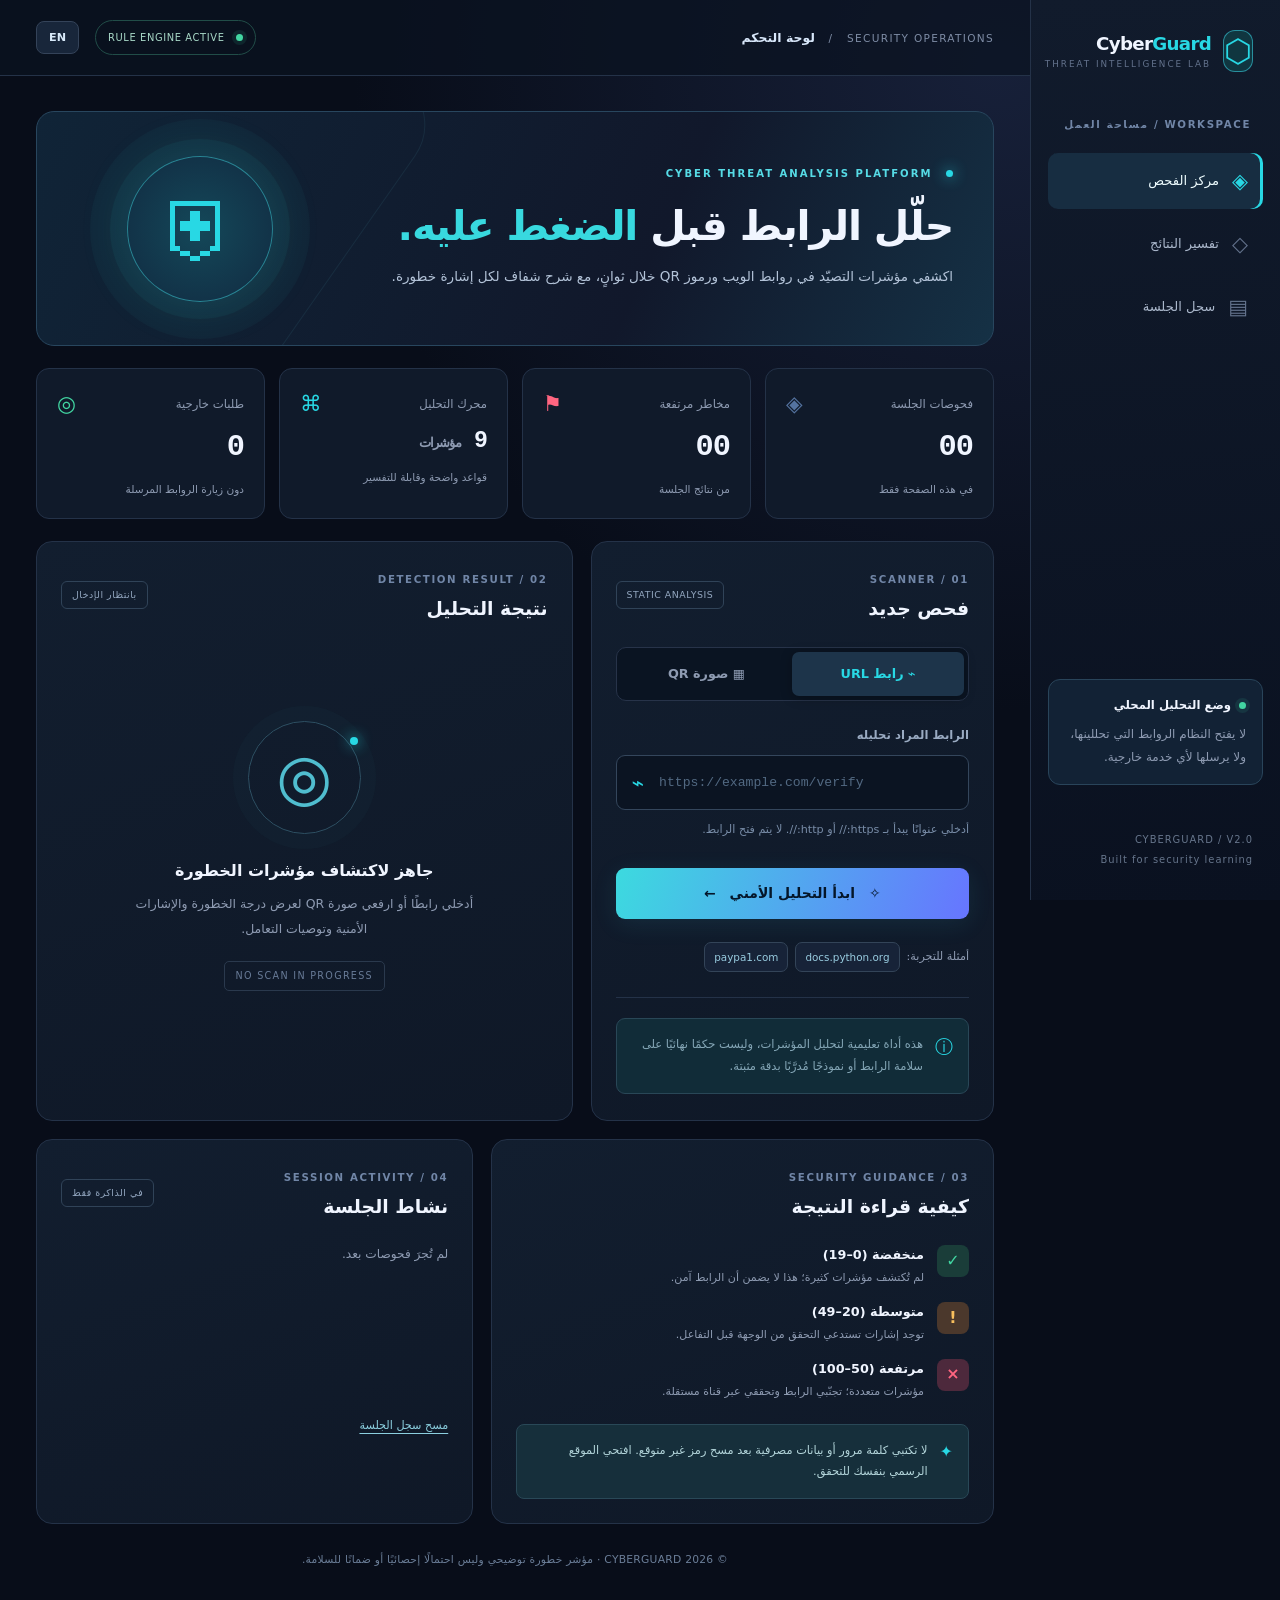
==== templates/index.html @ 89b27154 "feat: publish CyberGuard Pro 2.0.1 application, docs and CI" ====
<!doctype html>
<html lang="ar" dir="rtl">
<head>
  <meta charset="utf-8">
  <meta name="viewport" content="width=device-width, initial-scale=1">
  <meta name="description" content="CyberGuard: explainable, offline security indicators for links and QR codes.">
  <meta name="color-scheme" content="dark">
  <title>CyberGuard | مركز تحليل الروابط و QR</title>
  <link rel="icon" href="/static/favicon.svg" type="image/svg+xml">
  <link rel="stylesheet" href="/static/styles.css">
  <script defer src="/static/app.js"></script>
</head>
<body>
  <div class="app-shell">
    <aside class="sidebar" aria-label="القائمة الجانبية">
      <a class="brand" href="/" aria-label="CyberGuard home">
        <span class="brand-icon" aria-hidden="true">⬡</span>
        <span><strong>Cyber<span>Guard</span></strong><small>THREAT INTELLIGENCE LAB</small></span>
      </a>
      <div class="sidebar-section"><span class="eyebrow">WORKSPACE / مساحة العمل</span>
        <a class="nav-link active" href="#scanner"><span>◈</span> <span data-i18n="navScanner">مركز الفحص</span></a>
        <a class="nav-link" href="#explanation"><span>◇</span> <span data-i18n="navInsights">تفسير النتائج</span></a>
        <a class="nav-link" href="#activity"><span>▤</span> <span data-i18n="navActivity">سجل الجلسة</span></a>
      </div>
      <div class="side-panel">
        <span class="status-dot"></span><strong data-i18n="offline">وضع التحليل المحلي</strong>
        <p data-i18n="privacy">لا يفتح النظام الروابط التي تحللينها، ولا يرسلها لأي خدمة خارجية.</p>
      </div>
      <div class="side-footer"><div>CYBERGUARD / V2.0</div><div>Built for security learning</div></div>
    </aside>

    <div class="content">
      <header class="topbar">
        <div class="breadcrumbs">SECURITY OPERATIONS <span>/</span> <b data-i18n="breadcrumb">لوحة التحكم</b></div>
        <div class="header-right"><span class="live-chip"><span class="status-dot"></span> <span data-i18n="engine">RULE ENGINE ACTIVE</span></span>
          <button id="language" class="lang-button" type="button" aria-label="Switch language">EN</button>
        </div>
      </header>

      <main id="scanner" class="dashboard">
        <div class="hero"><div><div class="kicker"><span class="pulse-dot"></span> CYBER THREAT ANALYSIS PLATFORM</div>
          <h1 data-i18n="heroTitle">حلّل الرابط قبل <em>الضغط عليه.</em></h1>
          <p data-i18n="heroText">اكشفي مؤشرات التصيّد في روابط الويب ورموز QR خلال ثوانٍ، مع شرح شفاف لكل إشارة خطورة.</p>
        </div><div class="hero-decoration" aria-hidden="true"><div class="shield-ring"><span>⛨</span></div></div></div>

        <section class="stat-row" aria-label="Platform summary">
          <div class="stat"><div class="stat-top"><span data-i18n="scans">فحوصات الجلسة</span><i>◈</i></div><strong id="totalScans">00</strong><small data-i18n="sessionOnly">في هذه الصفحة فقط</small></div>
          <div class="stat"><div class="stat-top"><span data-i18n="high">مخاطر مرتفعة</span><i class="danger">⚑</i></div><strong id="highCount">00</strong><small data-i18n="flagged">من نتائج الجلسة</small></div>
          <div class="stat"><div class="stat-top"><span data-i18n="engineType">محرك التحليل</span><i class="cyan">⌘</i></div><strong class="stat-word">9 <span data-i18n="signals">مؤشرات</span></strong><small data-i18n="rules">قواعد واضحة وقابلة للتفسير</small></div>
          <div class="stat"><div class="stat-top"><span data-i18n="external">طلبات خارجية</span><i class="green">◎</i></div><strong>0</strong><small data-i18n="noVisits">دون زيارة الروابط المرسلة</small></div>
        </section>

        <div class="main-grid"><section class="panel scan-panel" aria-labelledby="scanHeading">
          <div class="panel-heading"><div><span class="eyebrow">01 / SCANNER</span><h2 id="scanHeading" data-i18n="scanHeading">فحص جديد</h2></div><span class="outline-chip" data-i18n="staticAnalysis">STATIC ANALYSIS</span></div>
          <div class="tabs" role="tablist" aria-label="Scan type">
            <button class="tab selected" id="urlTab" type="button" role="tab" aria-selected="true" aria-controls="urlPane">⌁ <span data-i18n="urlTab">رابط URL</span></button>
            <button class="tab" id="qrTab" type="button" role="tab" aria-selected="false" aria-controls="qrPane">▦ <span data-i18n="qrTab">صورة QR</span></button>
          </div>
          <form id="scanForm">
            <div id="urlPane" role="tabpanel" aria-labelledby="urlTab"><label for="urlInput" class="field-label" data-i18n="urlLabel">الرابط المراد تحليله</label>
              <div class="input-wrap"><span aria-hidden="true">⌁</span><input id="urlInput" name="url" type="url" inputmode="url" maxlength="2048" autocomplete="off" spellcheck="false" placeholder="https://example.com/verify" aria-describedby="urlHelp" required></div>
              <p id="urlHelp" class="helper" data-i18n="urlHelp">أدخلي عنوانًا يبدأ بـ https:// أو http://. لا يتم فتح الرابط.</p>
            </div>
            <div id="qrPane" role="tabpanel" aria-labelledby="qrTab" hidden><label class="field-label" for="fileInput" data-i18n="uploadLabel">ارفعي صورة رمز QR</label>
              <label id="dropZone" class="dropzone" for="fileInput"><span class="upload-icon" aria-hidden="true">▦</span><strong data-i18n="dropTitle">اختاري صورة أو اسحبيها هنا</strong><small data-i18n="dropHelp">PNG، JPG، WebP — حتى 5 MB</small><span id="fileName" class="filename"></span></label>
              <input class="sr-only" id="fileInput" type="file" name="image" accept="image/png,image/jpeg,image/webp" aria-describedby="fileHelp"><p id="fileHelp" class="helper" data-i18n="qrHelp">يجب أن تحتوي الصورة على رمز QR واحد قابل للقراءة.</p>
            </div>
            <button id="scanButton" class="primary-button" type="submit"><span aria-hidden="true">✧</span> <span data-i18n="scanButton">ابدأ التحليل الأمني</span> <span aria-hidden="true">←</span></button>
          </form>
          <div class="examples"><span data-i18n="tryExample">أمثلة للتجربة:</span><button type="button" class="example" data-url="https://docs.python.org/3/">docs.python.org</button><button type="button" class="example" data-url="http://paypa1.com/verify/password">paypa1.com</button></div>
          <div class="separator"></div>
          <div class="help-card"><span aria-hidden="true">ⓘ</span><p data-i18n="caution">هذه أداة تعليمية لتحليل المؤشرات، وليست حكمًا نهائيًا على سلامة الرابط أو نموذجًا مُدرَّبًا بدقة مثبتة.</p></div>
        </section>

        <section class="panel result-panel" id="results" aria-labelledby="resultsHeading">
          <div class="panel-heading"><div><span class="eyebrow">02 / DETECTION RESULT</span><h2 id="resultsHeading" data-i18n="resultsHeading">نتيجة التحليل</h2></div><span id="resultState" class="outline-chip" data-i18n="awaiting">بانتظار الإدخال</span></div>
          <div id="emptyResult" class="empty-result"><div class="empty-icon" aria-hidden="true">◎<div class="orbit-dot"></div></div><h3 data-i18n="emptyTitle">جاهز لاكتشاف مؤشرات الخطورة</h3><p data-i18n="emptyBody">أدخلي رابطًا أو ارفعي صورة QR لعرض درجة الخطورة والإشارات الأمنية وتوصيات التعامل.</p><div class="empty-badge">NO SCAN IN PROGRESS</div></div>
          <div id="errorBanner" class="error-banner" role="alert" hidden></div>
          <div id="analysisResult" hidden>
            <div class="result-summary"><div class="score-ring" id="scoreRing" role="img" aria-label="Risk score"><div><strong id="riskScore">0</strong><small>/ 100</small></div></div>
              <div class="result-copy"><span class="field-label" data-i18n="levelLabel">مستوى الخطورة</span><strong id="riskLevel" class="risk-level">—</strong><p id="resultSummary"></p></div></div>
            <div class="result-meta"><div><small data-i18n="targetHost">النطاق المستهدف</small><code id="resultHost"></code></div><div><small data-i18n="indicatorsCount">المؤشرات المكتشفة</small><b id="detectedCount">0</b></div></div>
            <div class="subsection-heading"><h3 data-i18n="detectedHeading">مؤشرات التحليل</h3><span>FEATURE BREAKDOWN</span></div>
            <div id="indicators" class="indicator-list"></div>
            <div class="result-actions"><button id="copyReport" class="secondary-button" type="button" data-i18n="copy">نسخ JSON</button><button id="downloadReport" class="secondary-button" type="button" data-i18n="download">تصدير تقرير</button></div>
          </div>
        </section></div>

        <div class="lower-grid"><section class="panel" id="explanation"><div class="panel-heading"><div><span class="eyebrow">03 / SECURITY GUIDANCE</span><h2 data-i18n="interpretation">كيفية قراءة النتيجة</h2></div></div>
          <div class="guidance"><div class="guide"><span class="guide-icon low">✓</span><div><strong data-i18n="lowTitle">منخفضة (0–19)</strong><p data-i18n="lowText">لم تُكتشف مؤشرات كثيرة؛ هذا لا يضمن أن الرابط آمن.</p></div></div><div class="guide"><span class="guide-icon medium">!</span><div><strong data-i18n="mediumTitle">متوسطة (20–49)</strong><p data-i18n="mediumText">توجد إشارات تستدعي التحقق من الوجهة قبل التفاعل.</p></div></div><div class="guide"><span class="guide-icon high">×</span><div><strong data-i18n="highTitle">مرتفعة (50–100)</strong><p data-i18n="highText">مؤشرات متعددة؛ تجنّبي الرابط وتحققي عبر قناة مستقلة.</p></div></div></div>
          <div class="recommendation"><span>✦</span><p data-i18n="recommendation">لا تكتبي كلمة مرور أو بيانات مصرفية بعد مسح رمز غير متوقع. افتحي الموقع الرسمي بنفسك للتحقق.</p></div>
        </section><section class="panel" id="activity"><div class="panel-heading"><div><span class="eyebrow">04 / SESSION ACTIVITY</span><h2 data-i18n="activity">نشاط الجلسة</h2></div><span class="outline-chip" data-i18n="memoryOnly">في الذاكرة فقط</span></div>
          <div id="activityList" class="activity-list"><p class="muted" data-i18n="noActivity">لم تُجرَ فحوصات بعد.</p></div><button id="clearActivity" type="button" class="text-button" data-i18n="clear">مسح سجل الجلسة</button>
        </section></div>
        <footer>© 2026 CYBERGUARD · <span data-i18n="footer">مؤشر خطورة توضيحي وليس احتمالًا إحصائيًا أو ضمانًا للسلامة.</span></footer>
      </main>
    </div>
  </div>
  <div id="announcer" class="sr-only" role="status" aria-live="polite"></div>
</body>
</html>
---- static/styles.css ----
:root{--bg:#080d19;--sidebar:#0d1423;--panel:#101a2a;--line:#243248;--fg:#f0f5ff;--muted:#8e9bb2;--dim:#63728c;--cyan:#28d8e4;--blue:#4d79ff;--green:#42d6a2;--amber:#f8bf5d;--red:#ff6580;--grad:linear-gradient(110deg,#3cdadf,#6775ff);font-family:Inter,ui-sans-serif,system-ui,-apple-system,'Segoe UI',Tahoma,Arial,sans-serif;color-scheme:dark}
*{box-sizing:border-box}html{scroll-behavior:smooth}body{margin:0;background:radial-gradient(circle at 78% 4%,#172039 0,transparent 35%),var(--bg);color:var(--fg);line-height:1.55}button,input{font:inherit}button{cursor:pointer}button:focus-visible,input:focus-visible,a:focus-visible,label.dropzone:focus-within{outline:2px solid var(--cyan);outline-offset:3px}a{text-decoration:none;color:inherit}h1,h2,h3,p{margin-top:0}h2{font-size:1.18rem;margin:3px 0 0}h3{font-size:1rem}small{color:var(--muted)}[hidden]{display:none!important}.sr-only{position:absolute;width:1px;height:1px;padding:0;margin:-1px;overflow:hidden;clip:rect(0,0,0,0);white-space:nowrap;border:0}
.app-shell{min-height:100vh;display:grid;grid-template-columns:250px minmax(0,1fr)}.sidebar{background:linear-gradient(175deg,#111b2c 0,#0a1120 100%);border-left:1px solid var(--line);padding:30px 17px;display:flex;flex-direction:column;gap:45px;position:sticky;top:0;height:100vh}.brand{display:flex;gap:12px;align-items:center;padding:0 10px}.brand-icon{display:grid;place-items:center;width:42px;height:42px;border:1px solid #3bd5e790;border-radius:12px;background:#103640;font-size:32px;color:var(--cyan);font-weight:700;line-height:1}.brand strong{font-size:1.14rem;letter-spacing:-.7px}.brand strong span{color:var(--cyan)}.brand small{font-size:.55rem;letter-spacing:2px;display:block;color:var(--dim);white-space:nowrap}.sidebar-section{display:grid;gap:7px}.eyebrow{font-size:.64rem;color:#7186a7;font-weight:800;letter-spacing:1.6px}.sidebar-section>.eyebrow{padding:0 12px 13px}.nav-link{display:flex;gap:13px;align-items:center;padding:12px 15px;font-size:.82rem;color:#aab7cb;border-radius:10px}.nav-link span:first-child{font-size:1.3rem;color:var(--dim)}.nav-link:hover,.nav-link.active{background:#172d41;color:#effdff}.nav-link.active{box-shadow:inset -3px 0 var(--cyan)}.nav-link.active span:first-child{color:var(--cyan)}.side-panel{border:1px solid #29445a;border-radius:12px;padding:16px;background:#122235;margin-top:auto;font-size:.75rem}.side-panel strong{font-size:.73rem}.side-panel p{color:var(--muted);line-height:1.9;margin:8px 0 0}.side-footer{color:#66758b;font-size:.62rem;letter-spacing:1px;line-height:2;padding:0 10px}.status-dot,.pulse-dot{display:inline-block;width:7px;height:7px;background:var(--green);border-radius:50%;box-shadow:0 0 0 4px #42d6a21a;margin-inline-end:8px}.pulse-dot{background:var(--cyan);box-shadow:0 0 14px #28d8e4}
.content{min-width:0}.topbar{height:76px;border-bottom:1px solid var(--line);display:flex;align-items:center;justify-content:space-between;padding:0 36px;background:#0a1220b8;gap:14px}.breadcrumbs{font-size:.66rem;letter-spacing:1.3px;color:#7e8ca5}.breadcrumbs span{padding:0 9px}.breadcrumbs b{color:#d8e7fa;letter-spacing:0;font-size:.78rem}.header-right{display:flex;gap:16px;align-items:center}.live-chip{font-size:.62rem;letter-spacing:.6px;color:#a8d8c7;border:1px solid #214d48;padding:9px 12px;border-radius:30px;white-space:nowrap}.lang-button{background:#18263a;color:#d8eafa;border:1px solid #344359;border-radius:8px;padding:7px 12px;font-weight:800;font-size:.7rem}.dashboard{max-width:1460px;margin:0 auto;padding:35px 36px 20px}.hero{background:linear-gradient(115deg,#102437,#11182b 64%,#153145);border:1px solid #28465e;border-radius:18px;padding:34px 40px;display:flex;align-items:center;justify-content:space-between;min-height:235px;position:relative;overflow:hidden}.hero:after{content:"";position:absolute;width:420px;height:420px;border:1px solid #70e7fa12;transform:rotate(35deg);border-radius:55px;left:-95px;top:-160px;pointer-events:none}.kicker{font-size:.63rem;color:#56dbe6;letter-spacing:2px;font-weight:800;margin-bottom:17px}.hero h1{font-size:clamp(1.75rem,3.2vw,2.8rem);letter-spacing:-1.2px;margin-bottom:9px;line-height:1.35}.hero h1 em{font-style:normal;color:#38d9df}.hero p{color:#b3c3d8;max-width:600px;margin:0;font-size:.85rem;line-height:2}.shield-ring{height:146px;width:146px;border:1px solid #3fd8e17d;border-radius:50%;display:grid;place-items:center;box-shadow:0 0 0 17px #36d9e00c,0 0 0 37px #36d9e009,0 0 52px #29d8e323;background:radial-gradient(circle,#144859,#112a41)}.shield-ring span{font-size:5rem;line-height:1;color:var(--cyan)}.hero-decoration{margin-inline:55px 50px}.stat-row{display:grid;grid-template-columns:repeat(4,minmax(0,1fr));gap:14px;margin:22px 0}.stat{border:1px solid var(--line);background:var(--panel);border-radius:13px;padding:18px 20px;min-height:137px}.stat-top{display:flex;align-items:center;justify-content:space-between;color:var(--muted);font-size:.73rem}.stat-top i{font-style:normal;color:#5473a0;font-size:1.35rem}.stat-top i.danger{color:var(--red)}.stat-top i.cyan{color:var(--cyan)}.stat-top i.green{color:var(--green)}.stat strong{display:block;font-family:ui-monospace,monospace;font-size:1.9rem;letter-spacing:-1px;margin:4px 0}.stat .stat-word{font-size:1.45rem}.stat-word span{font-family:inherit;font-size:.8rem;color:var(--muted)}.stat small{font-size:.66rem}.main-grid{display:grid;grid-template-columns:minmax(320px,.94fr) minmax(0,1.25fr);gap:18px}.panel{background:linear-gradient(160deg,#121e2f,#0f1827);border:1px solid var(--line);border-radius:16px;padding:24px;min-width:0}.panel-heading{display:flex;align-items:center;justify-content:space-between;gap:10px;margin-bottom:24px}.outline-chip{border:1px solid #304358;padding:6px 10px;border-radius:6px;font-size:.59rem;letter-spacing:.5px;color:#93a7c0;white-space:nowrap}.tabs{background:#0a1422;border:1px solid #273349;border-radius:10px;display:grid;grid-template-columns:1fr 1fr;padding:4px;margin-bottom:25px}.tab{border:0;color:var(--muted);background:transparent;padding:12px;border-radius:7px;font-size:.8rem;font-weight:700}.tab.selected{background:#1d344a;color:var(--cyan);box-shadow:0 2px 12px #0004}.field-label{display:block;color:#9aabc2;font-size:.73rem;font-weight:700;margin-bottom:11px}.input-wrap{border:1px solid #34465c;background:#0b1422;border-radius:9px;display:flex;align-items:center;gap:13px;padding:0 15px;direction:ltr}.input-wrap>span{color:var(--cyan);font-size:1.3rem}.input-wrap input{background:transparent;border:0;outline:0;color:#e3f5fa;width:100%;height:53px;font-size:.82rem;font-family:ui-monospace,monospace}.input-wrap:focus-within{border-color:#42d9eb}.input-wrap input::placeholder{color:#526982}.helper{color:#788ca7;font-size:.7rem;margin:10px 0 27px;line-height:1.8}.primary-button{background:var(--grad);border:0;color:#041629;width:100%;border-radius:9px;padding:15px;display:flex;align-items:center;justify-content:center;gap:14px;font-size:.87rem;font-weight:900;box-shadow:0 5px 25px #38c8de1b}.primary-button:hover{filter:brightness(1.12);transform:translateY(-1px)}.primary-button:disabled{opacity:.55;cursor:wait;transform:none}.examples{display:flex;align-items:center;flex-wrap:wrap;gap:7px;margin-top:23px;color:var(--muted);font-size:.7rem}.example{border:1px solid #334458;background:#172338;color:#98cce0;padding:6px 9px;font-size:.65rem;border-radius:7px;direction:ltr}.example:hover{border-color:var(--cyan)}.separator{height:1px;background:var(--line);margin:25px 0 20px}.help-card{display:flex;gap:12px;color:#85a7b7;background:#112c38;border:1px solid #294757;padding:15px;border-radius:9px}.help-card span{color:var(--cyan);font-size:1.1rem}.help-card p{margin:0;font-size:.72rem;line-height:1.9}.dropzone{min-height:168px;border:1px dashed #3a748d;background:#0f2635;border-radius:11px;display:flex;align-items:center;justify-content:center;gap:6px;flex-direction:column;color:#d0e2eb;padding:22px;cursor:pointer;text-align:center}.dropzone.dragover{border-color:var(--cyan);background:#173749}.dropzone .upload-icon{font-size:2.4rem;color:var(--cyan)}.dropzone strong{font-size:.83rem}.dropzone small{font-size:.68rem}.filename{color:var(--cyan);font-size:.68rem;max-width:100%;overflow-wrap:anywhere}.result-panel{min-height:580px}.empty-result{display:flex;flex-direction:column;align-items:center;justify-content:center;text-align:center;min-height:418px}.empty-icon{display:grid;place-items:center;border:1px solid #2e5063;border-radius:50%;width:113px;height:113px;margin:0 0 25px;box-shadow:0 0 0 15px #2c82930b;color:#50bdcf;font-size:4rem;position:relative}.orbit-dot{position:absolute;top:15px;right:2px;background:var(--cyan);height:8px;width:8px;border-radius:50%;box-shadow:0 0 14px var(--cyan)}.empty-result h3{font-size:1rem;margin-bottom:8px}.empty-result p{font-size:.78rem;color:var(--muted);max-width:360px;line-height:2}.empty-badge{font-size:.6rem;letter-spacing:1.3px;color:#687b97;border:1px solid #2a394d;border-radius:5px;padding:7px 11px;margin-top:6px}.error-banner{padding:14px 16px;background:#371c2a;border:1px solid #98445c;border-radius:10px;color:#ffd3de;font-size:.82rem;line-height:1.8}.result-summary{display:flex;gap:30px;align-items:center;padding:12px 0 23px}.score-ring{width:148px;height:148px;flex:none;border-radius:50%;background:conic-gradient(var(--score-color,var(--cyan)) var(--progress,0%),#243149 var(--progress,0%));display:grid;place-items:center;direction:ltr}.score-ring>div{width:126px;height:126px;background:#101b2b;display:grid;place-items:center;align-content:center;border-radius:50%}.score-ring strong{font:800 2.7rem ui-monospace,monospace;line-height:1.15}.score-ring small{font-size:.77rem}.result-copy{flex:1}.risk-level{display:block;font-size:1.75rem;margin:4px 0;color:var(--cyan)}.result-copy p{color:#a8bbcd;font-size:.77rem;line-height:1.9;margin:0}.result-meta{display:grid;grid-template-columns:1fr auto;gap:12px;border:1px solid #2b3d50;border-radius:9px;padding:12px 15px;margin:0 0 25px}.result-meta>div{min-width:0}.result-meta small{display:block;font-size:.62rem}.result-meta code{display:block;overflow-wrap:anywhere;direction:ltr;text-align:end;color:#c0f0ed;font-size:.78rem;margin-top:4px}.result-meta b{display:block;text-align:center;font-family:monospace;font-size:1.15rem}.subsection-heading{display:flex;justify-content:space-between;align-items:center;gap:8px}.subsection-heading h3{margin:0;font-size:.84rem}.subsection-heading span{color:#7488a7;font-size:.57rem;letter-spacing:.7px}.indicator-list{display:grid;gap:9px;margin-top:15px;max-height:360px;overflow-y:auto}.indicator{display:flex;gap:12px;align-items:center;border:1px solid #2b3a4e;padding:10px 12px;border-radius:9px;background:#101e2e}.indicator.active{border-color:#86634870;background:#272435}.indicator-mark{width:30px;height:30px;border-radius:7px;flex:none;background:#24344a;color:#8194ae;display:grid;place-items:center;font-weight:700}.indicator.active .indicator-mark{background:#634435;color:var(--amber)}.indicator-copy{flex:1;min-width:0}.indicator-copy strong{display:block;font-size:.72rem}.indicator-copy small{display:block;font-size:.61rem;margin-top:2px;line-height:1.6}.indicator-points{font:700 .76rem monospace;color:#8393aa;white-space:nowrap}.indicator.active .indicator-points{color:var(--amber)}.result-actions{display:flex;gap:10px;margin-top:18px}.secondary-button{flex:1;background:#192c41;border:1px solid #375066;color:#d1edfa;border-radius:8px;padding:11px;font-size:.75rem;font-weight:700}.secondary-button:hover{border-color:var(--cyan)}.lower-grid{display:grid;grid-template-columns:1.15fr 1fr;gap:18px;margin-top:18px}.guidance{display:grid;gap:14px}.guide{display:flex;gap:13px;align-items:flex-start}.guide-icon{width:32px;height:32px;display:grid;place-items:center;flex:none;border-radius:8px;font-weight:900}.guide-icon.low{color:var(--green);background:#1a3d39}.guide-icon.medium{color:var(--amber);background:#4b382c}.guide-icon.high{color:var(--red);background:#4d293c}.guide strong{display:block;font-size:.8rem}.guide p{font-size:.69rem;color:var(--muted);line-height:1.8;margin:3px 0 0}.recommendation{margin-top:22px;padding:15px;background:#162f3b;border:1px solid #294857;border-radius:8px;display:flex;gap:12px}.recommendation span{color:var(--cyan)}.recommendation p{font-size:.71rem;line-height:1.9;color:#b4d6db;margin:0}.activity-list{min-height:160px;max-height:280px;overflow-y:auto}.muted{color:var(--muted);font-size:.76rem}.activity-item{display:flex;align-items:center;gap:12px;padding:12px 0;border-bottom:1px solid #263449}.activity-item .activity-circle{height:9px;width:9px;border-radius:50%;background:var(--green);flex:none}.activity-item .activity-circle.ELEVATED{background:var(--amber)}.activity-item .activity-circle.HIGH{background:var(--red)}.activity-host{flex:1;min-width:0;font-size:.73rem;direction:ltr;text-align:right;overflow:hidden;text-overflow:ellipsis;white-space:nowrap}.activity-item small{font-size:.66rem;white-space:nowrap}.text-button{border:0;background:none;color:#8bcfdf;text-decoration:underline;text-underline-offset:4px;padding:12px 0 0;font-size:.7rem}footer{padding:28px 0;text-align:center;color:#6b7e98;font-size:.67rem;letter-spacing:.25px}
@media(max-width:1150px){.app-shell{grid-template-columns:200px minmax(0,1fr)}.dashboard{padding:25px 22px}.topbar{padding:0 22px}.main-grid{grid-template-columns:1fr 1.1fr}.panel{padding:20px}.hero-decoration{margin-inline:18px 25px}.shield-ring{width:110px;height:110px}.shield-ring span{font-size:3.5rem}}@media(max-width:850px){.app-shell{display:block}.sidebar{position:relative;height:auto;border-left:0;border-bottom:1px solid var(--line);padding:14px 20px;display:block}.brand{display:inline-flex;padding:0}.sidebar-section,.side-panel,.side-footer{display:none}.topbar{height:56px}.dashboard{padding:20px 14px}.hero{padding:25px}.hero-decoration{display:none}.stat-row{grid-template-columns:repeat(2,1fr)}.main-grid,.lower-grid{grid-template-columns:1fr}.result-panel{min-height:440px}.empty-result{min-height:260px}}@media(max-width:500px){.hero h1{font-size:1.6rem}.stat{padding:13px}.stat strong{font-size:1.5rem}.panel{padding:17px}.breadcrumbs{font-size:.54rem}.live-chip{display:none}.result-summary{gap:15px}.score-ring{width:112px;height:112px}.score-ring>div{height:94px;width:94px}.score-ring strong{font-size:1.8rem}.risk-level{font-size:1.25rem}.result-meta{grid-template-columns:1fr auto}}@media(prefers-reduced-motion:reduce){html{scroll-behavior:auto}*{transition:none!important;animation:none!important}}
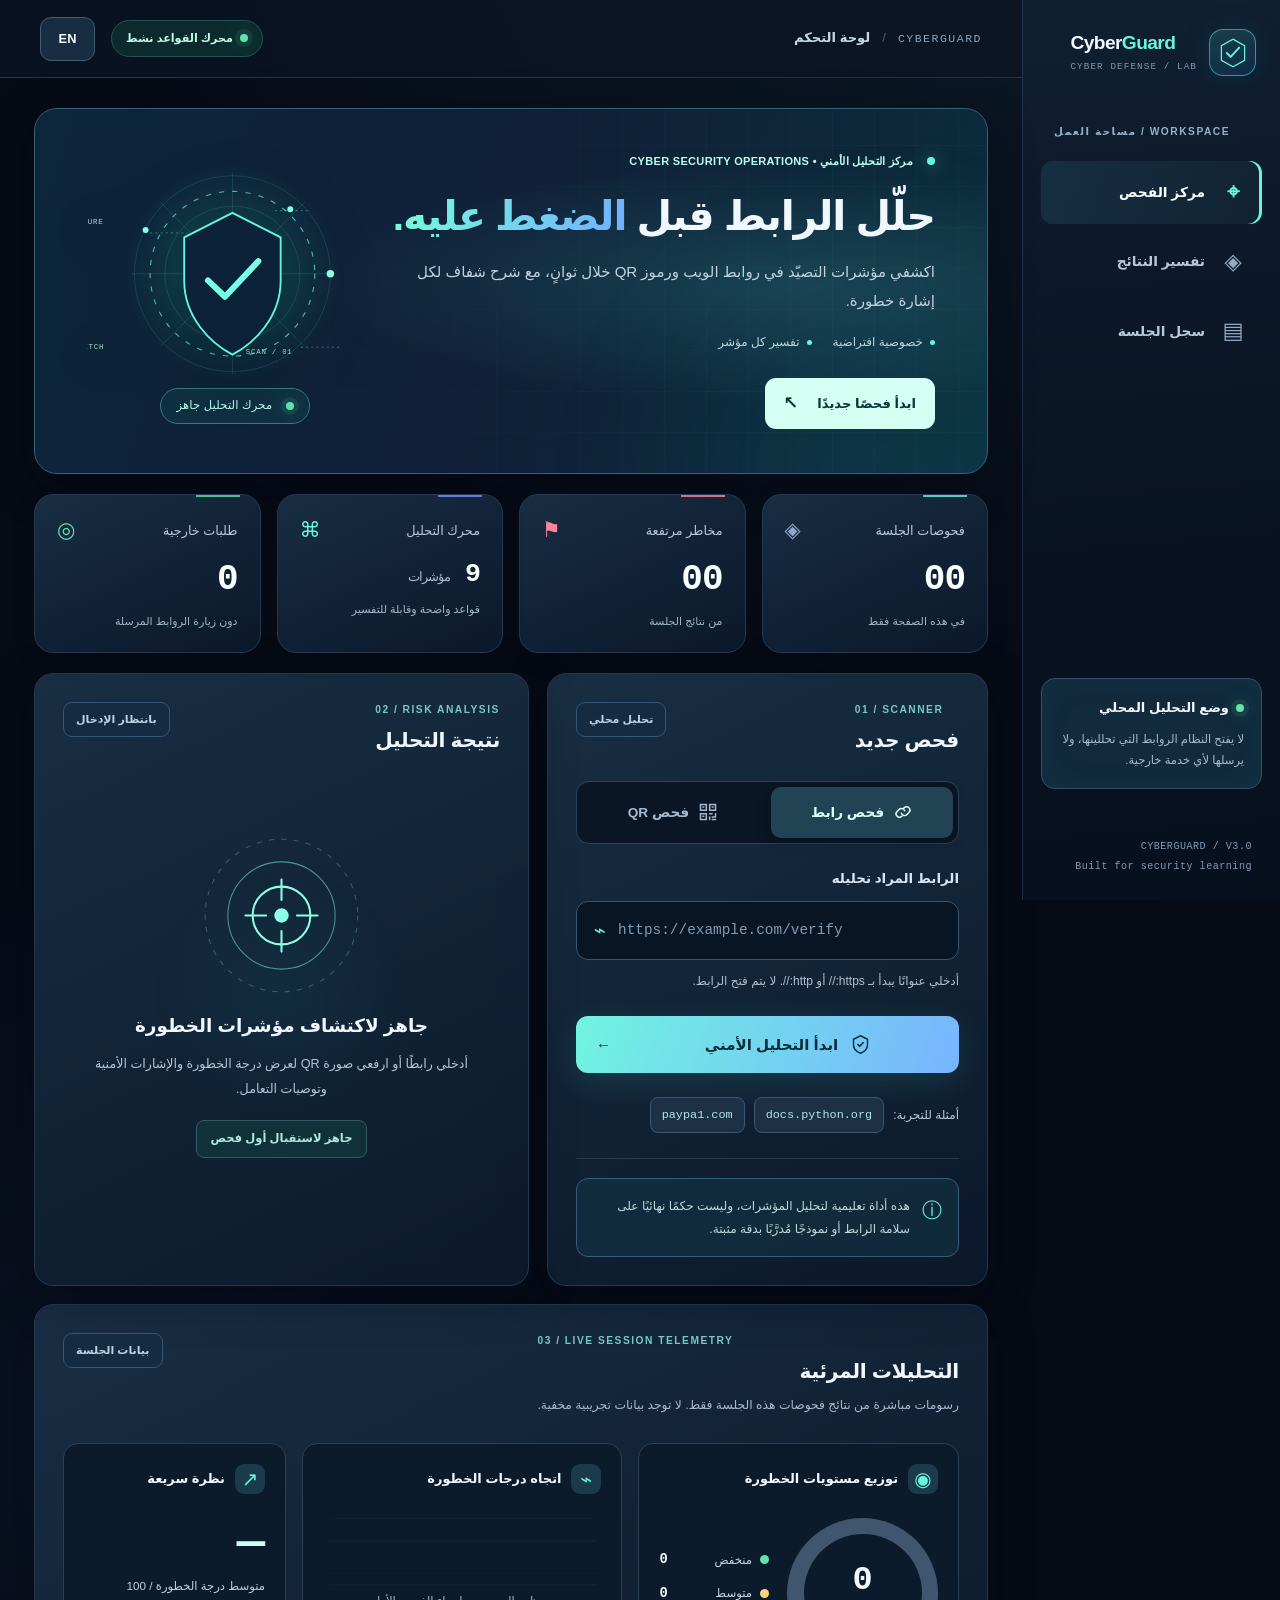
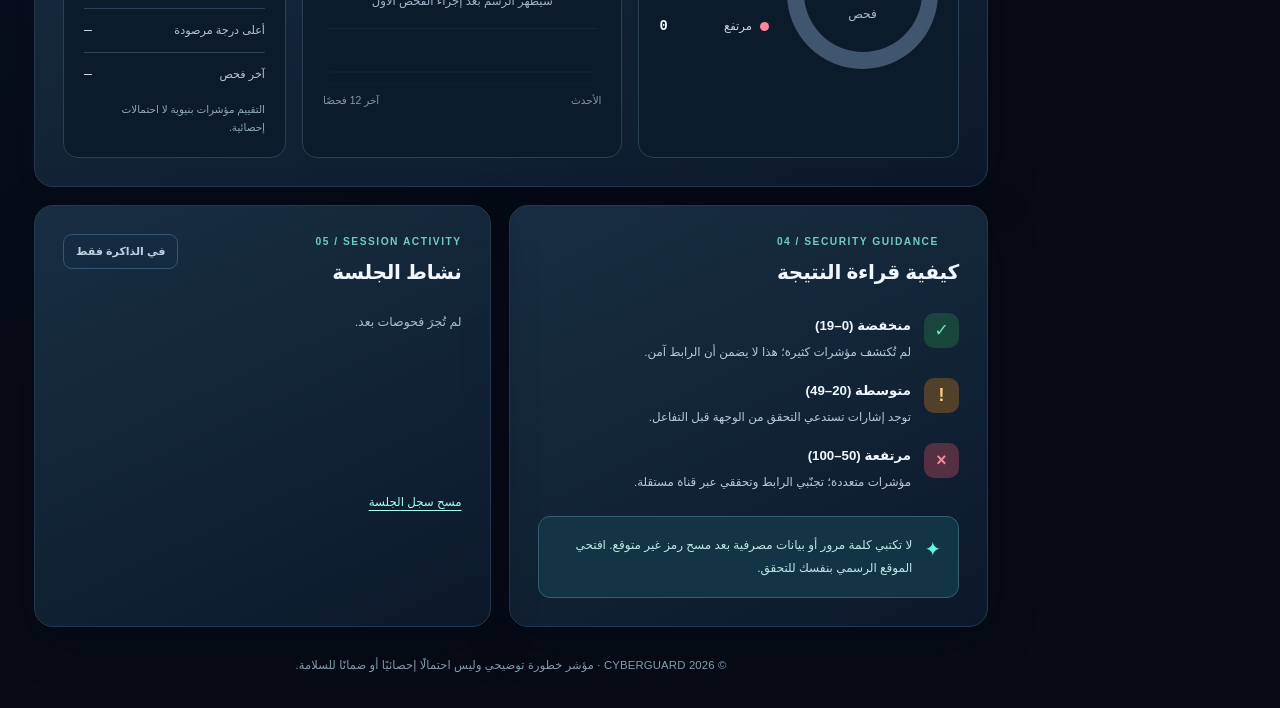
==== commit 16c574fe: "feat(ui): Arabic-first Cyber Neon dashboard with live risk analytics and UIUX Pro guidelines" ====
--- a/templates/index.html
+++ b/templates/index.html
@@ -14,34 +14,52 @@
   <div class="app-shell">
     <aside class="sidebar" aria-label="القائمة الجانبية">
       <a class="brand" href="/" aria-label="CyberGuard home">
-        <span class="brand-icon" aria-hidden="true">⬡</span>
-        <span><strong>Cyber<span>Guard</span></strong><small>THREAT INTELLIGENCE LAB</small></span>
+        <span class="brand-icon" aria-hidden="true"><svg viewBox="0 0 44 44" fill="none"><path d="M22 4 37 12.5v19L22 40 7 31.5v-19L22 4Z" stroke="currentColor" stroke-width="1.6"/><path d="m14 22 5 5 11-12" stroke="currentColor" stroke-width="2.5" stroke-linecap="round" stroke-linejoin="round"/></svg></span>
+        <span><strong>Cyber<span>Guard</span></strong><small>CYBER DEFENSE / LAB</small></span>
       </a>
-      <div class="sidebar-section"><span class="eyebrow">WORKSPACE / مساحة العمل</span>
-        <a class="nav-link active" href="#scanner"><span>◈</span> <span data-i18n="navScanner">مركز الفحص</span></a>
-        <a class="nav-link" href="#explanation"><span>◇</span> <span data-i18n="navInsights">تفسير النتائج</span></a>
-        <a class="nav-link" href="#activity"><span>▤</span> <span data-i18n="navActivity">سجل الجلسة</span></a>
+      <div class="sidebar-section"><span class="eyebrow">مساحة العمل / WORKSPACE</span>
+        <a class="nav-link active" href="#scanner"><span class="nav-symbol" aria-hidden="true">⌖</span> <span data-i18n="navScanner">مركز الفحص</span></a>
+        <a class="nav-link" href="#explanation"><span class="nav-symbol" aria-hidden="true">◈</span> <span data-i18n="navInsights">تفسير النتائج</span></a>
+        <a class="nav-link" href="#activity"><span class="nav-symbol" aria-hidden="true">▤</span> <span data-i18n="navActivity">سجل الجلسة</span></a>
       </div>
       <div class="side-panel">
         <span class="status-dot"></span><strong data-i18n="offline">وضع التحليل المحلي</strong>
         <p data-i18n="privacy">لا يفتح النظام الروابط التي تحللينها، ولا يرسلها لأي خدمة خارجية.</p>
       </div>
-      <div class="side-footer"><div>CYBERGUARD / V2.0</div><div>Built for security learning</div></div>
+      <div class="side-footer"><div>CYBERGUARD / V3.0</div><div>Built for security learning</div></div>
     </aside>
 
     <div class="content">
       <header class="topbar">
-        <div class="breadcrumbs">SECURITY OPERATIONS <span>/</span> <b data-i18n="breadcrumb">لوحة التحكم</b></div>
+        <div class="breadcrumbs"><span class="breadcrumbs-root">CYBERGUARD</span><span class="breadcrumbs-sep">/</span><b data-i18n="breadcrumb">لوحة التحكم</b></div>
         <div class="header-right"><span class="live-chip"><span class="status-dot"></span> <span data-i18n="engine">RULE ENGINE ACTIVE</span></span>
           <button id="language" class="lang-button" type="button" aria-label="Switch language">EN</button>
         </div>
       </header>
 
       <main id="scanner" class="dashboard">
-        <div class="hero"><div><div class="kicker"><span class="pulse-dot"></span> CYBER THREAT ANALYSIS PLATFORM</div>
-          <h1 data-i18n="heroTitle">حلّل الرابط قبل <em>الضغط عليه.</em></h1>
-          <p data-i18n="heroText">اكشفي مؤشرات التصيّد في روابط الويب ورموز QR خلال ثوانٍ، مع شرح شفاف لكل إشارة خطورة.</p>
-        </div><div class="hero-decoration" aria-hidden="true"><div class="shield-ring"><span>⛨</span></div></div></div>
+        <section class="hero" aria-labelledby="heroHeadline">
+          <div class="hero-body">
+            <div class="kicker"><span class="pulse-dot"></span><span data-i18n="heroEyebrow">مركز التحليل الأمني • CYBER SECURITY OPERATIONS</span></div>
+            <h1 id="heroHeadline" data-i18n="heroTitle">حلّل الرابط قبل <em>الضغط عليه.</em></h1>
+            <p data-i18n="heroText">افحص مؤشرات التصيّد في الروابط ورموز QR، وافهم أسباب الخطورة دون فتح الوجهة أو مشاركة بياناتك.</p>
+            <div class="hero-meta"><span class="hero-meta-item"><i class="hero-meta-dot"></i><span data-i18n="heroFeature1">خصوصية افتراضية</span></span><span class="hero-meta-item"><i class="hero-meta-dot"></i><span data-i18n="heroFeature2">تفسير كل مؤشر</span></span></div>
+            <a class="hero-cta" href="#scanHeading"><span data-i18n="heroAction">ابدأ فحصًا جديدًا</span><span aria-hidden="true">↖</span></a>
+          </div>
+          <div class="hero-decoration" aria-hidden="true">
+            <svg class="radar-svg" viewBox="0 0 400 310" fill="none" xmlns="http://www.w3.org/2000/svg">
+              <defs><linearGradient id="radarLine" x1="0" y1="0" x2="400" y2="320"><stop stop-color="#65F6DE"/><stop offset="1" stop-color="#617FFF"/></linearGradient><radialGradient id="radarGlow"><stop stop-color="#36E5CB" stop-opacity=".25"/><stop offset="1" stop-color="#36E5CB" stop-opacity="0"/></radialGradient></defs>
+              <circle cx="196" cy="156" r="148" fill="url(#radarGlow)"/>
+              <g stroke="#65E8D8" stroke-opacity=".19" stroke-width="1"><circle cx="196" cy="156" r="50"/><circle cx="196" cy="156" r="91"/><circle cx="196" cy="156" r="132"/><path d="M60 156h272M196 20v272M99 60l194 194M293 60 99 254"/></g>
+              <circle cx="196" cy="156" r="111" stroke="url(#radarLine)" stroke-width="1.5" stroke-dasharray="7 11" opacity=".7" class="radar-outer"/>
+              <path d="M196 74 261 107v58c0 50-36 85-65 100-29-15-65-50-65-100v-58l65-33Z" fill="#0B2239" stroke="url(#radarLine)" stroke-width="2.5"/><path d="m163 165 23 22 45-48" stroke="#79FFE7" stroke-width="8" stroke-linecap="round" stroke-linejoin="round"/>
+              <g fill="#89FFE5"><circle cx="328" cy="156" r="5"/><circle cx="79" cy="97" r="4"/><circle cx="274" cy="69" r="4"/></g>
+              <g font-size="10" font-family="monospace" fill="#A0DACC" letter-spacing="1"><text x="22" y="89">SECURE</text><text x="277" y="264">SCAN / 01</text><text x="23" y="257">NO FETCH</text></g>
+              <path d="M85 101h50M253 71h48M288 255h55" stroke="#52E0D0" stroke-opacity=".6" stroke-dasharray="3 4"/>
+            </svg>
+            <div class="radar-caption"><span class="status-dot"></span> <span data-i18n="radarLabel">محرك تحليل جاهز</span></div>
+          </div>
+        </section>
 
         <section class="stat-row" aria-label="Platform summary">
           <div class="stat"><div class="stat-top"><span data-i18n="scans">فحوصات الجلسة</span><i>◈</i></div><strong id="totalScans">00</strong><small data-i18n="sessionOnly">في هذه الصفحة فقط</small></div>
@@ -51,10 +69,10 @@
         </section>
 
         <div class="main-grid"><section class="panel scan-panel" aria-labelledby="scanHeading">
-          <div class="panel-heading"><div><span class="eyebrow">01 / SCANNER</span><h2 id="scanHeading" data-i18n="scanHeading">فحص جديد</h2></div><span class="outline-chip" data-i18n="staticAnalysis">STATIC ANALYSIS</span></div>
+          <div class="panel-heading"><div><span class="eyebrow">01 / SCANNER</span><h2 id="scanHeading" data-i18n="scanHeading">فحص جديد</h2></div><span class="outline-chip" data-i18n="staticAnalysis">تحليل محلي</span></div>
           <div class="tabs" role="tablist" aria-label="Scan type">
-            <button class="tab selected" id="urlTab" type="button" role="tab" aria-selected="true" aria-controls="urlPane">⌁ <span data-i18n="urlTab">رابط URL</span></button>
-            <button class="tab" id="qrTab" type="button" role="tab" aria-selected="false" aria-controls="qrPane">▦ <span data-i18n="qrTab">صورة QR</span></button>
+            <button class="tab selected" id="urlTab" type="button" role="tab" aria-selected="true" aria-controls="urlPane"><svg viewBox="0 0 24 24" fill="none" aria-hidden="true"><path d="M10 13.5a4 4 0 0 0 6.8 1.4l2.3-2.3a4 4 0 0 0-5.7-5.7l-1.3 1.3M14 10.5a4 4 0 0 0-6.8-1.4l-2.3 2.3a4 4 0 0 0 5.7 5.7l1.3-1.3" stroke="currentColor" stroke-width="1.8" stroke-linecap="round"/></svg><span data-i18n="urlTab">فحص رابط</span></button>
+            <button class="tab" id="qrTab" type="button" role="tab" aria-selected="false" aria-controls="qrPane"><svg viewBox="0 0 24 24" fill="none" aria-hidden="true"><path d="M3 3h7v7H3zM14 3h7v7h-7zM3 14h7v7H3zM6 6h1M17 6h1M6 17h1M14 14h3m4 0v3m-7 4v-3m3 0h4m-4 3h4" stroke="currentColor" stroke-width="1.8" stroke-linecap="round"/></svg><span data-i18n="qrTab">فحص QR</span></button>
           </div>
           <form id="scanForm">
             <div id="urlPane" role="tabpanel" aria-labelledby="urlTab"><label for="urlInput" class="field-label" data-i18n="urlLabel">الرابط المراد تحليله</label>
@@ -65,7 +83,7 @@
               <label id="dropZone" class="dropzone" for="fileInput"><span class="upload-icon" aria-hidden="true">▦</span><strong data-i18n="dropTitle">اختاري صورة أو اسحبيها هنا</strong><small data-i18n="dropHelp">PNG، JPG، WebP — حتى 5 MB</small><span id="fileName" class="filename"></span></label>
               <input class="sr-only" id="fileInput" type="file" name="image" accept="image/png,image/jpeg,image/webp" aria-describedby="fileHelp"><p id="fileHelp" class="helper" data-i18n="qrHelp">يجب أن تحتوي الصورة على رمز QR واحد قابل للقراءة.</p>
             </div>
-            <button id="scanButton" class="primary-button" type="submit"><span aria-hidden="true">✧</span> <span data-i18n="scanButton">ابدأ التحليل الأمني</span> <span aria-hidden="true">←</span></button>
+            <button id="scanButton" class="primary-button" type="submit"><svg viewBox="0 0 24 24" fill="none" aria-hidden="true"><path d="M12 2 20 6v6c0 5-3.3 8.4-8 10-4.7-1.6-8-5-8-10V6l8-4Z" stroke="currentColor" stroke-width="1.6"/><path d="m9 12 2 2 4-4" stroke="currentColor" stroke-width="2" stroke-linecap="round" stroke-linejoin="round"/></svg><span data-i18n="scanButton">ابدأ التحليل الأمني</span><span class="button-arrow" aria-hidden="true">←</span></button>
           </form>
           <div class="examples"><span data-i18n="tryExample">أمثلة للتجربة:</span><button type="button" class="example" data-url="https://docs.python.org/3/">docs.python.org</button><button type="button" class="example" data-url="http://paypa1.com/verify/password">paypa1.com</button></div>
           <div class="separator"></div>
@@ -73,8 +91,8 @@
         </section>
 
         <section class="panel result-panel" id="results" aria-labelledby="resultsHeading">
-          <div class="panel-heading"><div><span class="eyebrow">02 / DETECTION RESULT</span><h2 id="resultsHeading" data-i18n="resultsHeading">نتيجة التحليل</h2></div><span id="resultState" class="outline-chip" data-i18n="awaiting">بانتظار الإدخال</span></div>
-          <div id="emptyResult" class="empty-result"><div class="empty-icon" aria-hidden="true">◎<div class="orbit-dot"></div></div><h3 data-i18n="emptyTitle">جاهز لاكتشاف مؤشرات الخطورة</h3><p data-i18n="emptyBody">أدخلي رابطًا أو ارفعي صورة QR لعرض درجة الخطورة والإشارات الأمنية وتوصيات التعامل.</p><div class="empty-badge">NO SCAN IN PROGRESS</div></div>
+          <div class="panel-heading"><div><span class="eyebrow">02 / RISK ANALYSIS</span><h2 id="resultsHeading" data-i18n="resultsHeading">نتيجة التحليل</h2></div><span id="resultState" class="outline-chip" data-i18n="awaiting">بانتظار الإدخال</span></div>
+          <div id="emptyResult" class="empty-result"><div class="empty-icon" aria-hidden="true"><svg viewBox="0 0 160 160" fill="none"><circle cx="80" cy="80" r="74" stroke="currentColor" stroke-opacity=".28" stroke-dasharray="5 7"/><circle cx="80" cy="80" r="52" stroke="currentColor" stroke-opacity=".5"/><circle cx="80" cy="80" r="28" stroke="currentColor" stroke-width="2"/><path d="M80 45v20m0 30v20M45 80h20m30 0h20" stroke="currentColor" stroke-width="2" stroke-linecap="round"/><circle cx="80" cy="80" r="7" fill="currentColor"/></svg></div><h3 data-i18n="emptyTitle">جاهز لاكتشاف مؤشرات الخطورة</h3><p data-i18n="emptyBody">أدخلي رابطًا أو ارفعي صورة QR لعرض درجة الخطورة والإشارات الأمنية وتوصيات التعامل.</p><div class="empty-badge" data-i18n="emptyBadge">جاهز لاستقبال أول فحص</div></div>
           <div id="errorBanner" class="error-banner" role="alert" hidden></div>
           <div id="analysisResult" hidden>
             <div class="result-summary"><div class="score-ring" id="scoreRing" role="img" aria-label="Risk score"><div><strong id="riskScore">0</strong><small>/ 100</small></div></div>
@@ -82,14 +100,29 @@
             <div class="result-meta"><div><small data-i18n="targetHost">النطاق المستهدف</small><code id="resultHost"></code></div><div><small data-i18n="indicatorsCount">المؤشرات المكتشفة</small><b id="detectedCount">0</b></div></div>
             <div class="subsection-heading"><h3 data-i18n="detectedHeading">مؤشرات التحليل</h3><span>FEATURE BREAKDOWN</span></div>
             <div id="indicators" class="indicator-list"></div>
-            <div class="result-actions"><button id="copyReport" class="secondary-button" type="button" data-i18n="copy">نسخ JSON</button><button id="downloadReport" class="secondary-button" type="button" data-i18n="download">تصدير تقرير</button></div>
+            <div class="result-verdict"><span class="status-dot"></span><span data-i18n="verdictDisclaimer">هذه نتيجة تحليل قواعد، وليست نسبة ثقة ذكاء اصطناعي.</span></div><div class="result-actions"><button id="copyReport" class="secondary-button" type="button" data-i18n="copy">نسخ JSON</button><button id="downloadReport" class="secondary-button" type="button" data-i18n="download">تصدير تقرير</button></div>
           </div>
         </section></div>
 
-        <div class="lower-grid"><section class="panel" id="explanation"><div class="panel-heading"><div><span class="eyebrow">03 / SECURITY GUIDANCE</span><h2 data-i18n="interpretation">كيفية قراءة النتيجة</h2></div></div>
+        <section class="panel telemetry-panel" id="telemetry" aria-labelledby="telemetryHeading">
+          <div class="panel-heading"><div><span class="eyebrow">03 / LIVE SESSION TELEMETRY</span><h2 id="telemetryHeading" data-i18n="telemetryHeading">التحليلات المرئية</h2><p class="panel-lead" data-i18n="telemetryHelp">رسومات مباشرة من نتائج فحوصات هذه الجلسة فقط. لا توجد بيانات تجريبية مخفية.</p></div><span class="outline-chip" data-i18n="realData">بيانات الجلسة</span></div>
+          <div class="telemetry-grid">
+            <div class="telemetry-segment"><div class="telemetry-title"><span class="chart-icon" aria-hidden="true">◉</span><strong data-i18n="distribution">توزيع مستويات الخطورة</strong></div>
+              <div class="distribution-body"><div class="distribution-ring" id="distributionRing" role="img" aria-label="Session risk distribution"><div class="distribution-center"><strong id="chartTotal">0</strong><small data-i18n="chartScans">فحص</small></div></div>
+                <div class="legend"><div><span class="legend-dot low"></span><span data-i18n="legendLow">منخفض</span><b id="lowCount">0</b></div><div><span class="legend-dot elevated"></span><span data-i18n="legendElevated">متوسط</span><b id="elevatedCount">0</b></div><div><span class="legend-dot high"></span><span data-i18n="legendHigh">مرتفع</span><b id="legendHighCount">0</b></div></div>
+              </div></div>
+            <div class="telemetry-segment"><div class="telemetry-title"><span class="chart-icon" aria-hidden="true">⌁</span><strong data-i18n="trendTitle">اتجاه درجات الخطورة</strong></div>
+              <div class="trend-container"><svg id="trendChart" class="trend-chart" viewBox="0 0 480 180" role="img" aria-label="Risk score trend in this session" preserveAspectRatio="none"><g class="chart-grid-lines" stroke="currentColor" stroke-opacity=".13"><path d="M10 25H470M10 72H470M10 119H470M10 166H470"/></g><path id="trendArea" d="" fill="url(#trendFill)"/><path id="trendLine" d="" fill="none" stroke="#5CE7D5" stroke-width="3" stroke-linecap="round" stroke-linejoin="round"/><g id="trendPoints"></g><defs><linearGradient id="trendFill" x1="0" x2="0" y1="0" y2="1"><stop stop-color="#47D9CC" stop-opacity=".3"/><stop offset="1" stop-color="#47D9CC" stop-opacity="0"/></linearGradient></defs></svg><div id="trendEmpty" class="trend-empty" data-i18n="trendEmpty">سيظهر الرسم بعد إجراء الفحص الأول</div></div>
+              <div class="trend-axis"><span data-i18n="trendRecent">الأحدث</span><span data-i18n="trendRange">آخر 12 فحصًا</span></div>
+            </div>
+            <div class="telemetry-segment telemetry-summary"><div class="telemetry-title"><span class="chart-icon" aria-hidden="true">↗</span><strong data-i18n="riskSnapshot">نظرة سريعة</strong></div><div class="snapshot-value" id="averageScore">—</div><div class="snapshot-sub" data-i18n="averageLabel">متوسط درجة الخطورة / 100</div><div class="snapshot-rule"><span data-i18n="maxLabel">أعلى درجة مرصودة</span><strong id="maxScore">—</strong></div><div class="snapshot-rule"><span data-i18n="latestLabel">آخر فحص</span><strong id="latestScore">—</strong></div><div class="snapshot-note" data-i18n="snapshotNote">التقييم مؤشرات بنيوية لا احتمالات إحصائية.</div></div>
+          </div>
+        </section>
+
+        <div class="lower-grid"><section class="panel" id="explanation"><div class="panel-heading"><div><span class="eyebrow">04 / SECURITY GUIDANCE</span><h2 data-i18n="interpretation">كيفية قراءة النتيجة</h2></div></div>
           <div class="guidance"><div class="guide"><span class="guide-icon low">✓</span><div><strong data-i18n="lowTitle">منخفضة (0–19)</strong><p data-i18n="lowText">لم تُكتشف مؤشرات كثيرة؛ هذا لا يضمن أن الرابط آمن.</p></div></div><div class="guide"><span class="guide-icon medium">!</span><div><strong data-i18n="mediumTitle">متوسطة (20–49)</strong><p data-i18n="mediumText">توجد إشارات تستدعي التحقق من الوجهة قبل التفاعل.</p></div></div><div class="guide"><span class="guide-icon high">×</span><div><strong data-i18n="highTitle">مرتفعة (50–100)</strong><p data-i18n="highText">مؤشرات متعددة؛ تجنّبي الرابط وتحققي عبر قناة مستقلة.</p></div></div></div>
           <div class="recommendation"><span>✦</span><p data-i18n="recommendation">لا تكتبي كلمة مرور أو بيانات مصرفية بعد مسح رمز غير متوقع. افتحي الموقع الرسمي بنفسك للتحقق.</p></div>
-        </section><section class="panel" id="activity"><div class="panel-heading"><div><span class="eyebrow">04 / SESSION ACTIVITY</span><h2 data-i18n="activity">نشاط الجلسة</h2></div><span class="outline-chip" data-i18n="memoryOnly">في الذاكرة فقط</span></div>
+        </section><section class="panel" id="activity"><div class="panel-heading"><div><span class="eyebrow">05 / SESSION ACTIVITY</span><h2 data-i18n="activity">نشاط الجلسة</h2></div><span class="outline-chip" data-i18n="memoryOnly">في الذاكرة فقط</span></div>
           <div id="activityList" class="activity-list"><p class="muted" data-i18n="noActivity">لم تُجرَ فحوصات بعد.</p></div><button id="clearActivity" type="button" class="text-button" data-i18n="clear">مسح سجل الجلسة</button>
         </section></div>
         <footer>© 2026 CYBERGUARD · <span data-i18n="footer">مؤشر خطورة توضيحي وليس احتمالًا إحصائيًا أو ضمانًا للسلامة.</span></footer>
--- a/static/styles.css
+++ b/static/styles.css
@@ -1,5 +1,47 @@
-:root{--bg:#080d19;--sidebar:#0d1423;--panel:#101a2a;--line:#243248;--fg:#f0f5ff;--muted:#8e9bb2;--dim:#63728c;--cyan:#28d8e4;--blue:#4d79ff;--green:#42d6a2;--amber:#f8bf5d;--red:#ff6580;--grad:linear-gradient(110deg,#3cdadf,#6775ff);font-family:Inter,ui-sans-serif,system-ui,-apple-system,'Segoe UI',Tahoma,Arial,sans-serif;color-scheme:dark}
-*{box-sizing:border-box}html{scroll-behavior:smooth}body{margin:0;background:radial-gradient(circle at 78% 4%,#172039 0,transparent 35%),var(--bg);color:var(--fg);line-height:1.55}button,input{font:inherit}button{cursor:pointer}button:focus-visible,input:focus-visible,a:focus-visible,label.dropzone:focus-within{outline:2px solid var(--cyan);outline-offset:3px}a{text-decoration:none;color:inherit}h1,h2,h3,p{margin-top:0}h2{font-size:1.18rem;margin:3px 0 0}h3{font-size:1rem}small{color:var(--muted)}[hidden]{display:none!important}.sr-only{position:absolute;width:1px;height:1px;padding:0;margin:-1px;overflow:hidden;clip:rect(0,0,0,0);white-space:nowrap;border:0}
-.app-shell{min-height:100vh;display:grid;grid-template-columns:250px minmax(0,1fr)}.sidebar{background:linear-gradient(175deg,#111b2c 0,#0a1120 100%);border-left:1px solid var(--line);padding:30px 17px;display:flex;flex-direction:column;gap:45px;position:sticky;top:0;height:100vh}.brand{display:flex;gap:12px;align-items:center;padding:0 10px}.brand-icon{display:grid;place-items:center;width:42px;height:42px;border:1px solid #3bd5e790;border-radius:12px;background:#103640;font-size:32px;color:var(--cyan);font-weight:700;line-height:1}.brand strong{font-size:1.14rem;letter-spacing:-.7px}.brand strong span{color:var(--cyan)}.brand small{font-size:.55rem;letter-spacing:2px;display:block;color:var(--dim);white-space:nowrap}.sidebar-section{display:grid;gap:7px}.eyebrow{font-size:.64rem;color:#7186a7;font-weight:800;letter-spacing:1.6px}.sidebar-section>.eyebrow{padding:0 12px 13px}.nav-link{display:flex;gap:13px;align-items:center;padding:12px 15px;font-size:.82rem;color:#aab7cb;border-radius:10px}.nav-link span:first-child{font-size:1.3rem;color:var(--dim)}.nav-link:hover,.nav-link.active{background:#172d41;color:#effdff}.nav-link.active{box-shadow:inset -3px 0 var(--cyan)}.nav-link.active span:first-child{color:var(--cyan)}.side-panel{border:1px solid #29445a;border-radius:12px;padding:16px;background:#122235;margin-top:auto;font-size:.75rem}.side-panel strong{font-size:.73rem}.side-panel p{color:var(--muted);line-height:1.9;margin:8px 0 0}.side-footer{color:#66758b;font-size:.62rem;letter-spacing:1px;line-height:2;padding:0 10px}.status-dot,.pulse-dot{display:inline-block;width:7px;height:7px;background:var(--green);border-radius:50%;box-shadow:0 0 0 4px #42d6a21a;margin-inline-end:8px}.pulse-dot{background:var(--cyan);box-shadow:0 0 14px #28d8e4}
-.content{min-width:0}.topbar{height:76px;border-bottom:1px solid var(--line);display:flex;align-items:center;justify-content:space-between;padding:0 36px;background:#0a1220b8;gap:14px}.breadcrumbs{font-size:.66rem;letter-spacing:1.3px;color:#7e8ca5}.breadcrumbs span{padding:0 9px}.breadcrumbs b{color:#d8e7fa;letter-spacing:0;font-size:.78rem}.header-right{display:flex;gap:16px;align-items:center}.live-chip{font-size:.62rem;letter-spacing:.6px;color:#a8d8c7;border:1px solid #214d48;padding:9px 12px;border-radius:30px;white-space:nowrap}.lang-button{background:#18263a;color:#d8eafa;border:1px solid #344359;border-radius:8px;padding:7px 12px;font-weight:800;font-size:.7rem}.dashboard{max-width:1460px;margin:0 auto;padding:35px 36px 20px}.hero{background:linear-gradient(115deg,#102437,#11182b 64%,#153145);border:1px solid #28465e;border-radius:18px;padding:34px 40px;display:flex;align-items:center;justify-content:space-between;min-height:235px;position:relative;overflow:hidden}.hero:after{content:"";position:absolute;width:420px;height:420px;border:1px solid #70e7fa12;transform:rotate(35deg);border-radius:55px;left:-95px;top:-160px;pointer-events:none}.kicker{font-size:.63rem;color:#56dbe6;letter-spacing:2px;font-weight:800;margin-bottom:17px}.hero h1{font-size:clamp(1.75rem,3.2vw,2.8rem);letter-spacing:-1.2px;margin-bottom:9px;line-height:1.35}.hero h1 em{font-style:normal;color:#38d9df}.hero p{color:#b3c3d8;max-width:600px;margin:0;font-size:.85rem;line-height:2}.shield-ring{height:146px;width:146px;border:1px solid #3fd8e17d;border-radius:50%;display:grid;place-items:center;box-shadow:0 0 0 17px #36d9e00c,0 0 0 37px #36d9e009,0 0 52px #29d8e323;background:radial-gradient(circle,#144859,#112a41)}.shield-ring span{font-size:5rem;line-height:1;color:var(--cyan)}.hero-decoration{margin-inline:55px 50px}.stat-row{display:grid;grid-template-columns:repeat(4,minmax(0,1fr));gap:14px;margin:22px 0}.stat{border:1px solid var(--line);background:var(--panel);border-radius:13px;padding:18px 20px;min-height:137px}.stat-top{display:flex;align-items:center;justify-content:space-between;color:var(--muted);font-size:.73rem}.stat-top i{font-style:normal;color:#5473a0;font-size:1.35rem}.stat-top i.danger{color:var(--red)}.stat-top i.cyan{color:var(--cyan)}.stat-top i.green{color:var(--green)}.stat strong{display:block;font-family:ui-monospace,monospace;font-size:1.9rem;letter-spacing:-1px;margin:4px 0}.stat .stat-word{font-size:1.45rem}.stat-word span{font-family:inherit;font-size:.8rem;color:var(--muted)}.stat small{font-size:.66rem}.main-grid{display:grid;grid-template-columns:minmax(320px,.94fr) minmax(0,1.25fr);gap:18px}.panel{background:linear-gradient(160deg,#121e2f,#0f1827);border:1px solid var(--line);border-radius:16px;padding:24px;min-width:0}.panel-heading{display:flex;align-items:center;justify-content:space-between;gap:10px;margin-bottom:24px}.outline-chip{border:1px solid #304358;padding:6px 10px;border-radius:6px;font-size:.59rem;letter-spacing:.5px;color:#93a7c0;white-space:nowrap}.tabs{background:#0a1422;border:1px solid #273349;border-radius:10px;display:grid;grid-template-columns:1fr 1fr;padding:4px;margin-bottom:25px}.tab{border:0;color:var(--muted);background:transparent;padding:12px;border-radius:7px;font-size:.8rem;font-weight:700}.tab.selected{background:#1d344a;color:var(--cyan);box-shadow:0 2px 12px #0004}.field-label{display:block;color:#9aabc2;font-size:.73rem;font-weight:700;margin-bottom:11px}.input-wrap{border:1px solid #34465c;background:#0b1422;border-radius:9px;display:flex;align-items:center;gap:13px;padding:0 15px;direction:ltr}.input-wrap>span{color:var(--cyan);font-size:1.3rem}.input-wrap input{background:transparent;border:0;outline:0;color:#e3f5fa;width:100%;height:53px;font-size:.82rem;font-family:ui-monospace,monospace}.input-wrap:focus-within{border-color:#42d9eb}.input-wrap input::placeholder{color:#526982}.helper{color:#788ca7;font-size:.7rem;margin:10px 0 27px;line-height:1.8}.primary-button{background:var(--grad);border:0;color:#041629;width:100%;border-radius:9px;padding:15px;display:flex;align-items:center;justify-content:center;gap:14px;font-size:.87rem;font-weight:900;box-shadow:0 5px 25px #38c8de1b}.primary-button:hover{filter:brightness(1.12);transform:translateY(-1px)}.primary-button:disabled{opacity:.55;cursor:wait;transform:none}.examples{display:flex;align-items:center;flex-wrap:wrap;gap:7px;margin-top:23px;color:var(--muted);font-size:.7rem}.example{border:1px solid #334458;background:#172338;color:#98cce0;padding:6px 9px;font-size:.65rem;border-radius:7px;direction:ltr}.example:hover{border-color:var(--cyan)}.separator{height:1px;background:var(--line);margin:25px 0 20px}.help-card{display:flex;gap:12px;color:#85a7b7;background:#112c38;border:1px solid #294757;padding:15px;border-radius:9px}.help-card span{color:var(--cyan);font-size:1.1rem}.help-card p{margin:0;font-size:.72rem;line-height:1.9}.dropzone{min-height:168px;border:1px dashed #3a748d;background:#0f2635;border-radius:11px;display:flex;align-items:center;justify-content:center;gap:6px;flex-direction:column;color:#d0e2eb;padding:22px;cursor:pointer;text-align:center}.dropzone.dragover{border-color:var(--cyan);background:#173749}.dropzone .upload-icon{font-size:2.4rem;color:var(--cyan)}.dropzone strong{font-size:.83rem}.dropzone small{font-size:.68rem}.filename{color:var(--cyan);font-size:.68rem;max-width:100%;overflow-wrap:anywhere}.result-panel{min-height:580px}.empty-result{display:flex;flex-direction:column;align-items:center;justify-content:center;text-align:center;min-height:418px}.empty-icon{display:grid;place-items:center;border:1px solid #2e5063;border-radius:50%;width:113px;height:113px;margin:0 0 25px;box-shadow:0 0 0 15px #2c82930b;color:#50bdcf;font-size:4rem;position:relative}.orbit-dot{position:absolute;top:15px;right:2px;background:var(--cyan);height:8px;width:8px;border-radius:50%;box-shadow:0 0 14px var(--cyan)}.empty-result h3{font-size:1rem;margin-bottom:8px}.empty-result p{font-size:.78rem;color:var(--muted);max-width:360px;line-height:2}.empty-badge{font-size:.6rem;letter-spacing:1.3px;color:#687b97;border:1px solid #2a394d;border-radius:5px;padding:7px 11px;margin-top:6px}.error-banner{padding:14px 16px;background:#371c2a;border:1px solid #98445c;border-radius:10px;color:#ffd3de;font-size:.82rem;line-height:1.8}.result-summary{display:flex;gap:30px;align-items:center;padding:12px 0 23px}.score-ring{width:148px;height:148px;flex:none;border-radius:50%;background:conic-gradient(var(--score-color,var(--cyan)) var(--progress,0%),#243149 var(--progress,0%));display:grid;place-items:center;direction:ltr}.score-ring>div{width:126px;height:126px;background:#101b2b;display:grid;place-items:center;align-content:center;border-radius:50%}.score-ring strong{font:800 2.7rem ui-monospace,monospace;line-height:1.15}.score-ring small{font-size:.77rem}.result-copy{flex:1}.risk-level{display:block;font-size:1.75rem;margin:4px 0;color:var(--cyan)}.result-copy p{color:#a8bbcd;font-size:.77rem;line-height:1.9;margin:0}.result-meta{display:grid;grid-template-columns:1fr auto;gap:12px;border:1px solid #2b3d50;border-radius:9px;padding:12px 15px;margin:0 0 25px}.result-meta>div{min-width:0}.result-meta small{display:block;font-size:.62rem}.result-meta code{display:block;overflow-wrap:anywhere;direction:ltr;text-align:end;color:#c0f0ed;font-size:.78rem;margin-top:4px}.result-meta b{display:block;text-align:center;font-family:monospace;font-size:1.15rem}.subsection-heading{display:flex;justify-content:space-between;align-items:center;gap:8px}.subsection-heading h3{margin:0;font-size:.84rem}.subsection-heading span{color:#7488a7;font-size:.57rem;letter-spacing:.7px}.indicator-list{display:grid;gap:9px;margin-top:15px;max-height:360px;overflow-y:auto}.indicator{display:flex;gap:12px;align-items:center;border:1px solid #2b3a4e;padding:10px 12px;border-radius:9px;background:#101e2e}.indicator.active{border-color:#86634870;background:#272435}.indicator-mark{width:30px;height:30px;border-radius:7px;flex:none;background:#24344a;color:#8194ae;display:grid;place-items:center;font-weight:700}.indicator.active .indicator-mark{background:#634435;color:var(--amber)}.indicator-copy{flex:1;min-width:0}.indicator-copy strong{display:block;font-size:.72rem}.indicator-copy small{display:block;font-size:.61rem;margin-top:2px;line-height:1.6}.indicator-points{font:700 .76rem monospace;color:#8393aa;white-space:nowrap}.indicator.active .indicator-points{color:var(--amber)}.result-actions{display:flex;gap:10px;margin-top:18px}.secondary-button{flex:1;background:#192c41;border:1px solid #375066;color:#d1edfa;border-radius:8px;padding:11px;font-size:.75rem;font-weight:700}.secondary-button:hover{border-color:var(--cyan)}.lower-grid{display:grid;grid-template-columns:1.15fr 1fr;gap:18px;margin-top:18px}.guidance{display:grid;gap:14px}.guide{display:flex;gap:13px;align-items:flex-start}.guide-icon{width:32px;height:32px;display:grid;place-items:center;flex:none;border-radius:8px;font-weight:900}.guide-icon.low{color:var(--green);background:#1a3d39}.guide-icon.medium{color:var(--amber);background:#4b382c}.guide-icon.high{color:var(--red);background:#4d293c}.guide strong{display:block;font-size:.8rem}.guide p{font-size:.69rem;color:var(--muted);line-height:1.8;margin:3px 0 0}.recommendation{margin-top:22px;padding:15px;background:#162f3b;border:1px solid #294857;border-radius:8px;display:flex;gap:12px}.recommendation span{color:var(--cyan)}.recommendation p{font-size:.71rem;line-height:1.9;color:#b4d6db;margin:0}.activity-list{min-height:160px;max-height:280px;overflow-y:auto}.muted{color:var(--muted);font-size:.76rem}.activity-item{display:flex;align-items:center;gap:12px;padding:12px 0;border-bottom:1px solid #263449}.activity-item .activity-circle{height:9px;width:9px;border-radius:50%;background:var(--green);flex:none}.activity-item .activity-circle.ELEVATED{background:var(--amber)}.activity-item .activity-circle.HIGH{background:var(--red)}.activity-host{flex:1;min-width:0;font-size:.73rem;direction:ltr;text-align:right;overflow:hidden;text-overflow:ellipsis;white-space:nowrap}.activity-item small{font-size:.66rem;white-space:nowrap}.text-button{border:0;background:none;color:#8bcfdf;text-decoration:underline;text-underline-offset:4px;padding:12px 0 0;font-size:.7rem}footer{padding:28px 0;text-align:center;color:#6b7e98;font-size:.67rem;letter-spacing:.25px}
-@media(max-width:1150px){.app-shell{grid-template-columns:200px minmax(0,1fr)}.dashboard{padding:25px 22px}.topbar{padding:0 22px}.main-grid{grid-template-columns:1fr 1.1fr}.panel{padding:20px}.hero-decoration{margin-inline:18px 25px}.shield-ring{width:110px;height:110px}.shield-ring span{font-size:3.5rem}}@media(max-width:850px){.app-shell{display:block}.sidebar{position:relative;height:auto;border-left:0;border-bottom:1px solid var(--line);padding:14px 20px;display:block}.brand{display:inline-flex;padding:0}.sidebar-section,.side-panel,.side-footer{display:none}.topbar{height:56px}.dashboard{padding:20px 14px}.hero{padding:25px}.hero-decoration{display:none}.stat-row{grid-template-columns:repeat(2,1fr)}.main-grid,.lower-grid{grid-template-columns:1fr}.result-panel{min-height:440px}.empty-result{min-height:260px}}@media(max-width:500px){.hero h1{font-size:1.6rem}.stat{padding:13px}.stat strong{font-size:1.5rem}.panel{padding:17px}.breadcrumbs{font-size:.54rem}.live-chip{display:none}.result-summary{gap:15px}.score-ring{width:112px;height:112px}.score-ring>div{height:94px;width:94px}.score-ring strong{font-size:1.8rem}.risk-level{font-size:1.25rem}.result-meta{grid-template-columns:1fr auto}}@media(prefers-reduced-motion:reduce){html{scroll-behavior:auto}*{transition:none!important;animation:none!important}}
+/* CyberGuard v3 · Arabic-first Threat Observatory
+ * Design direction: UI/UX Pro Max inspired security operations dashboard
+ * No external fonts, libraries or CDN requests. Light motion, accessible contrast.
+ */
+:root{
+  color-scheme:dark;
+  --bg:#060b16;--sidebar:#0a1323;--panel:#0f1c2d;--panel-strong:#13253a;
+  --stroke:#243950;--stroke-strong:#35516a;--fg:#f0f7ff;--muted:#a8bad1;--dim:#8299b4;
+  --cyan:#67f4df;--blue:#7394ff;--green:#62e3ac;--amber:#ffd17b;--red:#ff859d;
+  --glass:linear-gradient(155deg,rgba(26,48,70,.94),rgba(12,25,43,.96));
+  --glow:0 12px 45px rgba(2,8,21,.38);--rad:19px;
+  font-family:'Segoe UI',Tahoma,Arial,system-ui,sans-serif;
+}
+*{box-sizing:border-box}
+html{scroll-behavior:smooth;scroll-padding-top:30px}
+body{margin:0;min-height:100vh;background:radial-gradient(circle at 78% -10%,rgba(43,100,133,.18),transparent 34%),radial-gradient(circle at 8% 62%,rgba(35,61,118,.11),transparent 31%),var(--bg);color:var(--fg);line-height:1.55;font-size:16px}
+button,input{font:inherit}button{cursor:pointer}a{color:inherit;text-decoration:none}
+h1,h2,h3,p{margin:0}h2{font-size:1.26rem;letter-spacing:-.25px}h3{font-size:1.04rem}
+small{color:var(--muted)}[hidden]{display:none!important}
+.sr-only{position:absolute;width:1px;height:1px;padding:0;margin:-1px;overflow:hidden;clip:rect(0,0,0,0);white-space:nowrap;border:0}
+:where(button,input,a,label.dropzone):focus-visible{outline:3px solid var(--cyan);outline-offset:4px}
+.app-shell{min-height:100vh;display:grid;grid-template-columns:258px minmax(0,1fr)}
+.sidebar{height:100vh;position:sticky;top:0;padding:29px 18px 23px;background:linear-gradient(175deg,#101f32,#081221 64%,#08101e);border-inline-end:1px solid rgba(79,126,154,.25);display:flex;flex-direction:column;gap:48px}
+.brand{display:flex;align-items:center;gap:12px;padding:0 6px}.brand-icon{height:47px;width:47px;border-radius:14px;border:1px solid #56eada88;display:grid;place-items:center;background:linear-gradient(155deg,#183e4a,#102a45);box-shadow:0 0 32px #22b7c01a;color:var(--cyan)}.brand-icon svg{height:34px;width:34px}.brand strong{font:800 1.2rem/1.3 'Segoe UI',Tahoma,Arial,sans-serif;direction:ltr;display:block;letter-spacing:-.6px}.brand strong span{color:var(--cyan)}.brand small{display:block;font-size:.58rem;font-family:ui-monospace,monospace;letter-spacing:1.1px;color:var(--dim);margin-top:4px}
+.eyebrow{font-size:.64rem;font-weight:800;letter-spacing:1.5px;color:#95b0c9;direction:ltr;unicode-bidi:isolate}
+.sidebar-section{display:grid;gap:7px}.sidebar-section>.eyebrow{padding:0 13px 14px;text-align:start}.nav-link{display:flex;align-items:center;gap:14px;color:#b8c9da;border-radius:12px;padding:14px 15px;font-size:.86rem;font-weight:600;transition:background .2s,color .2s}.nav-symbol{width:28px;text-align:center;font-size:1.4rem;color:#95a9c3}.nav-link:hover{background:#1b3045}.nav-link.active{background:linear-gradient(90deg,rgba(42,91,113,.3),rgba(45,95,104,.12));color:#f7fffd;box-shadow:inset -3px 0 var(--cyan)}.nav-link.active .nav-symbol{color:var(--cyan)}
+.side-panel{margin-top:auto;border:1px solid #31516a;border-radius:14px;background:#112a3c;padding:16px 17px;box-shadow:inset 0 0 36px rgba(35,178,170,.05)}.side-panel strong{font-size:.82rem}.side-panel p{font-size:.72rem;color:var(--muted);line-height:1.85;margin-top:9px}.side-footer{padding:0 10px;color:var(--dim);font:500 .63rem/2 ui-monospace,monospace;letter-spacing:.5px}
+.status-dot,.pulse-dot,.hero-meta-dot{display:inline-block;width:8px;height:8px;background:var(--green);border-radius:50%;margin-inline-end:7px;box-shadow:0 0 0 5px #5ee2ac16,0 0 20px #5ee2ac70}.pulse-dot{background:var(--cyan);box-shadow:0 0 17px #62eed1a9}
+.content{min-width:0}.topbar{height:78px;padding:0 40px;border-bottom:1px solid #24364e;background:#0b1524bf;display:flex;align-items:center;justify-content:space-between;gap:20px}.breadcrumbs{font-size:.82rem;color:#c6d7e9;display:flex;align-items:center;gap:12px}.breadcrumbs-root{direction:ltr;font:.72rem ui-monospace,monospace;letter-spacing:1.5px;color:#8da4bd}.breadcrumbs-sep{color:#426180}.breadcrumbs b{font-weight:700}.header-right{display:flex;align-items:center;gap:16px}.live-chip{display:inline-flex;align-items:center;font-size:.7rem;font-weight:700;color:#bdfbe4;background:#0c2a2d;border:1px solid #225550;border-radius:30px;padding:9px 14px;white-space:nowrap}.lang-button{background:#182d42;color:#f2fcff;font-size:.8rem;min-height:44px;min-width:55px;border-radius:11px;border:1px solid #3d5f73;font-weight:800;transition:background .2s}.lang-button:hover{background:#26435b}
+.dashboard{max-width:1540px;margin:0 auto;padding:30px 34px 14px}.hero{display:flex;align-items:center;justify-content:space-between;position:relative;min-height:330px;padding:44px 52px;isolation:isolate;overflow:hidden;border-radius:23px;border:1px solid #386175;background:radial-gradient(ellipse at 80% 48%,#194151 0%,transparent 45%),linear-gradient(110deg,#0c263b 0%,#102038 49%,#0b2d3c 100%);box-shadow:var(--glow)}.hero:before{content:"";position:absolute;inset:0;background:repeating-linear-gradient(0deg,transparent 0 40px,rgba(91,211,197,.06) 40px 41px),repeating-linear-gradient(90deg,transparent 0 41px,rgba(91,211,197,.055) 41px 42px);mask-image:linear-gradient(90deg,transparent 10%,black 85%);opacity:.65;z-index:-1}.hero:after{content:"";position:absolute;inset:auto -100px -200px auto;width:390px;height:390px;background:#1caaab16;filter:blur(80px);border-radius:50%;z-index:-1}.hero-body{position:relative;z-index:2;max-width:675px}.kicker{color:#b6fff0;font:700 .69rem/1.5 'Segoe UI',Tahoma,sans-serif;letter-spacing:.3px;margin-bottom:20px;display:flex;align-items:center;gap:7px}.hero h1{font-size:clamp(2rem,3.2vw,3.45rem);font-weight:900;letter-spacing:-1.1px;line-height:1.3;margin-bottom:14px}.hero h1 em{font-style:normal;background:linear-gradient(110deg,#77ffdb,#72aeff);background-clip:text;-webkit-background-clip:text;color:transparent}.hero p{font-size:.94rem;color:#c0d2e0;max-width:560px;line-height:1.95}.hero-meta{display:flex;gap:21px;align-items:center;flex-wrap:wrap;margin-top:18px}.hero-meta-item{display:inline-flex;align-items:center;color:#bbd9da;font-size:.75rem}.hero-meta-dot{height:5px;width:5px;background:var(--cyan);box-shadow:none}.hero-cta{display:inline-flex;align-items:center;gap:19px;margin-top:26px;background:#d5fff2;color:#053638;border-radius:11px;padding:12px 19px;font-weight:900;font-size:.82rem;min-height:44px;transition:transform .2s,background .2s}.hero-cta:hover{background:#fff;transform:translateY(-2px)}.hero-cta span:last-child{font-size:1.1rem}
+.hero-decoration{position:relative;display:flex;align-items:center;flex-direction:column;justify-content:center;flex:none;width:35%;max-width:390px}.radar-svg{width:100%;height:auto;filter:drop-shadow(0 10px 25px #001522)}.radar-outer{transform-origin:196px 156px;animation:orbit 30s linear infinite}.radar-caption{display:flex;align-items:center;justify-content:center;gap:7px;color:#c6fdec;background:#103b4a91;border:1px solid #397b7d;padding:8px 15px;border-radius:30px;font-size:.72rem;letter-spacing:.2px}@keyframes orbit{to{transform:rotate(360deg)}}
+.stat-row{display:grid;grid-template-columns:repeat(4,minmax(0,1fr));gap:16px;margin:20px 0}.stat{border:1px solid var(--stroke);background:var(--glass);border-radius:var(--rad);padding:19px 22px;min-height:146px;box-shadow:0 5px 24px #0000001c;position:relative;overflow:hidden}.stat:before{content:"";height:2px;width:44px;background:var(--cyan);position:absolute;right:20px;top:0;opacity:.8}.stat:nth-child(2):before{background:var(--red)}.stat:nth-child(3):before{background:var(--blue)}.stat:nth-child(4):before{background:var(--green)}.stat-top{display:flex;justify-content:space-between;align-items:center;gap:10px;color:#b7c8d9;font-size:.8rem}.stat-top i{font-size:1.32rem;font-style:normal;color:#90a8c8}.stat-top i.danger{color:var(--red)}.stat-top i.cyan{color:var(--cyan)}.stat-top i.green{color:var(--green)}.stat strong{display:block;font:800 2.25rem/1.3 ui-monospace,Consolas,monospace;color:#f7ffff;letter-spacing:-1px;margin:10px 0 4px}.stat .stat-word{font-size:1.66rem}.stat-word span{font:500 .79rem 'Segoe UI',Tahoma,sans-serif;color:var(--muted)}.stat small{font-size:.69rem;color:#a1b6ca}
+.main-grid{display:grid;grid-template-columns:minmax(340px,.98fr) minmax(0,1.1fr);gap:18px}.panel{min-width:0;background:var(--glass);border:1px solid var(--stroke);border-radius:var(--rad);padding:28px;box-shadow:var(--glow)}.panel-heading{display:flex;align-items:flex-start;justify-content:space-between;gap:12px;margin-bottom:25px}.panel-heading .eyebrow{color:#74c9c7;margin-bottom:7px;display:block}.outline-chip{border:1px solid #355775;color:#bdd0e2;background:#142b42;border-radius:9px;padding:8px 12px;font-size:.69rem;font-weight:700;white-space:nowrap}.panel-lead{font-size:.77rem;line-height:1.9;color:var(--muted);margin-top:7px;max-width:560px}
+.tabs{display:grid;grid-template-columns:1fr 1fr;gap:7px;background:#0a1525;border:1px solid #2c4359;border-radius:13px;padding:5px;margin-bottom:25px}.tab{display:flex;align-items:center;justify-content:center;gap:9px;background:transparent;border:0;border-radius:10px;min-height:51px;font-size:.85rem;font-weight:800;color:#a7b9cf;transition:background .2s,color .2s}.tab svg{width:20px;height:20px}.tab.selected{color:#d8fff6;background:#214354;box-shadow:0 4px 15px #0003}.tab:hover{color:#edfffc}
+.field-label{display:block;font-size:.84rem;font-weight:750;color:#d6e4f3;margin-bottom:11px}.input-wrap{direction:ltr;display:flex;align-items:center;gap:10px;padding:0 17px;border-radius:12px;background:#081525;border:1px solid #365775;transition:border .2s,box-shadow .2s}.input-wrap>span{font-size:1.25rem;color:var(--cyan)}.input-wrap:focus-within{border-color:var(--cyan);box-shadow:0 0 0 4px #4eeacc12}.input-wrap input{background:transparent;border:0;outline:0;width:100%;height:57px;color:#ecfffe;font:.9rem ui-monospace,Consolas,monospace}.input-wrap input::placeholder{color:#849bb2}.helper{font-size:.75rem;color:#afc0d4;line-height:1.8;margin:11px 0 24px}
+.primary-button{width:100%;display:flex;align-items:center;justify-content:center;gap:12px;background:linear-gradient(110deg,#70f4e0,#78b4ff);border:0;border-radius:12px;min-height:57px;color:#062e3c;font-weight:900;font-size:.94rem;box-shadow:0 9px 35px #3bcec525;transition:transform .2s,filter .2s}.primary-button svg{width:21px;height:21px}.primary-button .button-arrow{margin-inline-start:auto;margin-inline-end:14px}.primary-button svg:first-child{margin-inline-start:auto}.primary-button:hover{transform:translateY(-2px);filter:brightness(1.06)}.primary-button:disabled{opacity:.62;transform:none;cursor:wait}
+.examples{display:flex;align-items:center;gap:9px;flex-wrap:wrap;margin-top:24px;color:#b8c9dd;font-size:.75rem}.example{min-height:36px;direction:ltr;border:1px solid #3a5770;border-radius:8px;background:#1c3146;color:#b3e4ec;padding:7px 11px;font:.74rem ui-monospace,Consolas,monospace}.example:hover{border-color:var(--cyan)}.separator{height:1px;background:var(--stroke);margin:25px 0 19px}.help-card{display:flex;align-items:start;gap:12px;padding:16px;border:1px solid #346077;background:#123444a6;border-radius:12px}.help-card span{font-size:1.24rem;color:var(--cyan)}.help-card p{font-size:.76rem;line-height:1.85;color:#bed9dc}.dropzone{display:flex;align-items:center;justify-content:center;flex-direction:column;gap:8px;min-height:184px;border:1px dashed #4d8993;border-radius:13px;background:#102b3b;cursor:pointer;text-align:center;padding:22px}.dropzone:hover,.dropzone.dragover{border-color:#77ffe7;background:#174451}.dropzone .upload-icon{display:grid;place-items:center;font-size:2.7rem;color:var(--cyan)}.dropzone strong{font-size:.88rem}.dropzone small{font-size:.75rem}.filename{color:var(--cyan);font-size:.75rem;overflow-wrap:anywhere;max-width:100%}
+.result-panel{min-height:600px}.empty-result{display:flex;flex-direction:column;align-items:center;justify-content:center;min-height:430px;text-align:center;position:relative}.empty-result:before{position:absolute;content:"";height:260px;width:260px;background:radial-gradient(circle,#10a1ae14,transparent 70%);pointer-events:none}.empty-icon{display:grid;place-items:center;width:165px;height:165px;color:#8cffe6;margin-bottom:8px;position:relative}.empty-icon svg{width:100%;height:100%;animation:breathe 4s ease-in-out infinite}@keyframes breathe{50%{opacity:.7;transform:scale(.97)}}.empty-result h3{font-size:1.15rem;position:relative;margin:6px 0 11px}.empty-result p{font-size:.79rem;line-height:1.95;color:#b4c6d7;max-width:400px}.empty-badge{margin-top:19px;border:1px solid #315c65;color:#adebde;padding:9px 14px;border-radius:8px;background:#10303a;font-size:.72rem;font-weight:750}.error-banner{background:#41202b;border:1px solid #ab6175;color:#ffe3e8;padding:15px;border-radius:11px;line-height:1.8;font-size:.85rem;margin:14px 0}
+.result-summary{display:flex;align-items:center;gap:25px;padding:6px 0 24px}.score-ring{flex:none;height:158px;width:158px;display:grid;place-items:center;border-radius:50%;direction:ltr;background:conic-gradient(var(--score-color,#67f4df) var(--progress,0%),#2d3c50 var(--progress,0%));box-shadow:0 0 35px #32cdb014}.score-ring>div{height:131px;width:131px;border-radius:50%;background:#102237;display:grid;place-items:center;align-content:center}.score-ring strong{font:900 2.85rem ui-monospace,Consolas,monospace;line-height:1.05}.score-ring small{font-size:.8rem}.result-copy{flex:1}.risk-level{display:block;font-size:1.75rem;margin:5px 0 8px}.result-copy p{font-size:.8rem;line-height:1.85;color:#c0d0e0}.result-meta{display:grid;grid-template-columns:1fr auto;gap:14px;border:1px solid #36516a;border-radius:12px;background:#0d2134;padding:14px 17px;margin-bottom:25px}.result-meta small{display:block;font-size:.7rem}.result-meta code{display:block;margin-top:7px;font-size:.83rem;color:#b3fae8;overflow-wrap:anywhere;direction:ltr;text-align:end}.result-meta b{display:block;text-align:center;font:800 1.2rem ui-monospace,monospace}.subsection-heading{display:flex;align-items:center;justify-content:space-between;gap:10px}.subsection-heading h3{font-size:.9rem}.subsection-heading span{font:.63rem ui-monospace,monospace;color:#96abc2}.indicator-list{display:grid;gap:8px;margin-top:16px;max-height:390px;overflow-y:auto}.indicator{border:1px solid #304861;border-radius:11px;background:#102439;padding:13px;display:flex;align-items:center;gap:12px}.indicator.active{border-color:#886b3b;background:#2a2937}.indicator-mark{display:grid;place-items:center;border-radius:9px;width:33px;height:33px;flex:none;background:#284055;color:#93bcbf;font-weight:800}.indicator.active .indicator-mark{color:#ffe1a8;background:#54432e}.indicator-copy{flex:1;min-width:0}.indicator-copy strong{font-size:.8rem;display:block}.indicator-copy small{display:block;font-size:.69rem;line-height:1.65;margin-top:4px}.indicator-points{font:800 .85rem ui-monospace,Consolas,monospace;color:#b6c2d2}.indicator.active .indicator-points{color:var(--amber)}.result-verdict{margin-top:17px;font-size:.7rem;color:#9fb9c8;display:flex;align-items:center;gap:7px}.result-verdict .status-dot{height:6px;width:6px}.result-actions{display:flex;gap:10px;margin-top:17px}.secondary-button{flex:1;border:1px solid #42647d;border-radius:9px;background:#1b354d;color:#e0f4fb;min-height:44px;padding:10px 14px;font-size:.8rem;font-weight:700}.secondary-button:hover{border-color:var(--cyan)}
+.telemetry-panel{margin-top:18px}.telemetry-grid{display:grid;grid-template-columns:minmax(0,1.15fr) minmax(0,1.15fr) minmax(0,.8fr);gap:16px}.telemetry-segment{background:#0c1b2c;border:1px solid #2a4057;border-radius:15px;padding:20px;min-width:0;min-height:252px}.telemetry-title{display:flex;gap:10px;align-items:center;font-size:.81rem;margin-bottom:24px}.chart-icon{width:30px;height:30px;flex:none;background:#1b3b4d;color:var(--cyan);border-radius:9px;display:grid;place-items:center;font-size:1.24rem}.distribution-body{display:flex;align-items:center;justify-content:space-between;gap:18px}.distribution-ring{height:151px;width:151px;flex:none;display:grid;place-items:center;direction:ltr;border-radius:50%;background:conic-gradient(#4f6a83 0% 100%);transition:background .3s}.distribution-center{height:118px;width:118px;border-radius:50%;display:grid;align-content:center;justify-items:center;background:#0c1b2c}.distribution-center strong{font:900 2.1rem ui-monospace,Consolas,monospace;line-height:1.1}.distribution-center small{font-size:.76rem;margin-top:6px}.legend{display:grid;gap:15px;flex:1;min-width:0}.legend>div{display:grid;grid-template-columns:9px minmax(0,1fr) auto;align-items:center;gap:8px;font-size:.73rem;color:#c5d6e3}.legend b{font:800 .86rem ui-monospace,monospace;color:#f1fcff}.legend-dot{width:9px;height:9px;border-radius:50%;background:var(--green)}.legend-dot.elevated{background:var(--amber)}.legend-dot.high{background:var(--red)}.trend-container{height:167px;position:relative;background:linear-gradient(#15314b38 1px,transparent 1px) 0 0/100% 33%;border-radius:9px}.trend-chart{width:100%;height:100%;overflow:visible;color:#7997ae}.trend-empty{position:absolute;inset:0;display:grid;place-items:center;font-size:.73rem;color:#9fb5cb;text-align:center;padding:20px}.trend-axis{display:flex;align-items:center;justify-content:space-between;color:#8299b1;font-size:.65rem;margin-top:8px}.snapshot-value{font:900 2.95rem/1.1 ui-monospace,Consolas,monospace;color:#c6fff0;margin:17px 0 7px}.snapshot-sub{color:#bdcfe1;font-size:.73rem}.snapshot-rule{display:flex;justify-content:space-between;align-items:center;gap:10px;border-top:1px solid #28405a;padding-top:13px;margin-top:13px;font-size:.7rem;color:#afc5d8}.snapshot-rule strong{font:.82rem ui-monospace,monospace;color:#e8f9fc}.snapshot-note{font-size:.65rem;color:#91a9bd;margin-top:18px;line-height:1.7}
+.lower-grid{display:grid;grid-template-columns:1.05fr 1fr;gap:18px;margin-top:18px}.guidance{display:grid;gap:15px}.guide{display:flex;align-items:flex-start;gap:13px}.guide-icon{width:35px;height:35px;flex:none;display:grid;place-items:center;border-radius:10px;font-size:1.1rem;font-weight:900}.guide-icon.low{background:#1a453c;color:var(--green)}.guide-icon.medium{background:#51402a;color:var(--amber)}.guide-icon.high{background:#553042;color:var(--red)}.guide strong{font-size:.83rem}.guide p{margin-top:4px;font-size:.74rem;line-height:1.8;color:#b6c9dc}.recommendation{margin-top:23px;padding:17px;border:1px solid #346070;background:#123445;border-radius:12px;display:flex;align-items:start;gap:12px}.recommendation span{font-size:1.24rem;color:var(--cyan)}.recommendation p{font-size:.75rem;line-height:1.9;color:#c0e5e5}.activity-list{max-height:300px;min-height:166px;overflow-y:auto}.muted{color:#a7bdd1;font-size:.78rem}.activity-item{display:flex;align-items:center;gap:13px;padding:13px 0;border-bottom:1px solid #2b415a}.activity-circle{width:10px;height:10px;border-radius:50%;background:var(--green);flex:none}.activity-circle.ELEVATED{background:var(--amber)}.activity-circle.HIGH{background:var(--red)}.activity-host{flex:1;min-width:0;font:.78rem ui-monospace,monospace;direction:ltr;text-align:end;overflow:hidden;text-overflow:ellipsis;white-space:nowrap}.activity-item small{font-size:.7rem;white-space:nowrap}.text-button{background:none;border:0;padding:14px 0;color:#a4fff1;text-decoration:underline;text-underline-offset:4px;font-size:.74rem;min-height:44px}
+footer{text-align:center;padding:30px 0 20px;color:#829db2;font-size:.71rem;letter-spacing:.15px}
+@media(max-width:1240px){.app-shell{grid-template-columns:216px minmax(0,1fr)}.dashboard{padding:24px}.topbar{padding:0 24px}.hero{padding:36px}.hero-decoration{width:33%}.stat{padding:17px}.panel{padding:21px}.telemetry-grid{grid-template-columns:1fr 1fr}.telemetry-summary{grid-column:1/-1;min-height:auto;display:grid;grid-template-columns:1fr 1fr;gap:10px 25px}.telemetry-summary .telemetry-title,.telemetry-summary .snapshot-note{grid-column:1/-1}.telemetry-summary .snapshot-value{margin:0}.telemetry-summary .snapshot-rule{margin:0}.distribution-ring{width:135px;height:135px}.distribution-center{width:104px;height:104px}}
+@media(max-width:990px){.app-shell{display:block}.sidebar{height:auto;position:relative;border-inline-end:0;border-bottom:1px solid var(--stroke);padding:14px 22px;display:block}.brand{display:inline-flex}.sidebar-section,.side-panel,.side-footer{display:none}.topbar{height:64px}.hero{padding:32px}.hero-decoration{max-width:250px}.main-grid,.lower-grid{grid-template-columns:1fr}.stat-row{grid-template-columns:repeat(2,minmax(0,1fr))}.result-panel{min-height:470px}.empty-result{min-height:340px}}
+@media(max-width:720px){.dashboard{padding:16px 13px}.topbar{padding:0 16px}.breadcrumbs-root{display:none}.header-right{gap:7px}.live-chip{font-size:.62rem;padding:8px 10px}.hero{padding:29px 23px;min-height:300px}.hero-decoration{position:absolute;left:-78px;bottom:-57px;width:245px;opacity:.17;pointer-events:none}.hero-body{z-index:2}.hero h1{font-size:2.2rem}.hero p{font-size:.85rem}.hero-meta{gap:12px}.hero-cta{margin-top:22px}.radar-caption{display:none}.main-grid{gap:14px}.panel{padding:20px}.telemetry-grid{grid-template-columns:1fr}.telemetry-summary{grid-column:auto;display:block}.telemetry-summary .snapshot-value{margin-top:20px}.telemetry-summary .snapshot-rule{margin-top:13px}.stat{min-height:130px}.stat strong{font-size:1.9rem}.telemetry-segment{min-height:230px}.telemetry-panel{margin-top:14px}.lower-grid{gap:14px;margin-top:14px}}
+@media(max-width:410px){.hero h1{font-size:1.8rem}.hero{min-height:335px}.stat-row{gap:9px}.stat{padding:14px;min-height:125px}.stat-top{font-size:.72rem}.stat strong{font-size:1.65rem}.stat .stat-word{font-size:1.35rem}.outline-chip{font-size:.63rem;padding:7px}.panel-heading{gap:7px}.panel{padding:15px}.result-summary{gap:13px}.score-ring{width:120px;height:120px}.score-ring>div{width:101px;height:101px}.score-ring strong{font-size:1.95rem}.risk-level{font-size:1.32rem}.distribution-ring{height:118px;width:118px}.distribution-center{width:93px;height:93px}.distribution-body{gap:12px}.legend{gap:10px}}
+@media(prefers-reduced-motion:reduce){html{scroll-behavior:auto}*,*::before,*::after{transition-duration:.01ms!important;animation-duration:.01ms!important;animation-iteration-count:1!important}}
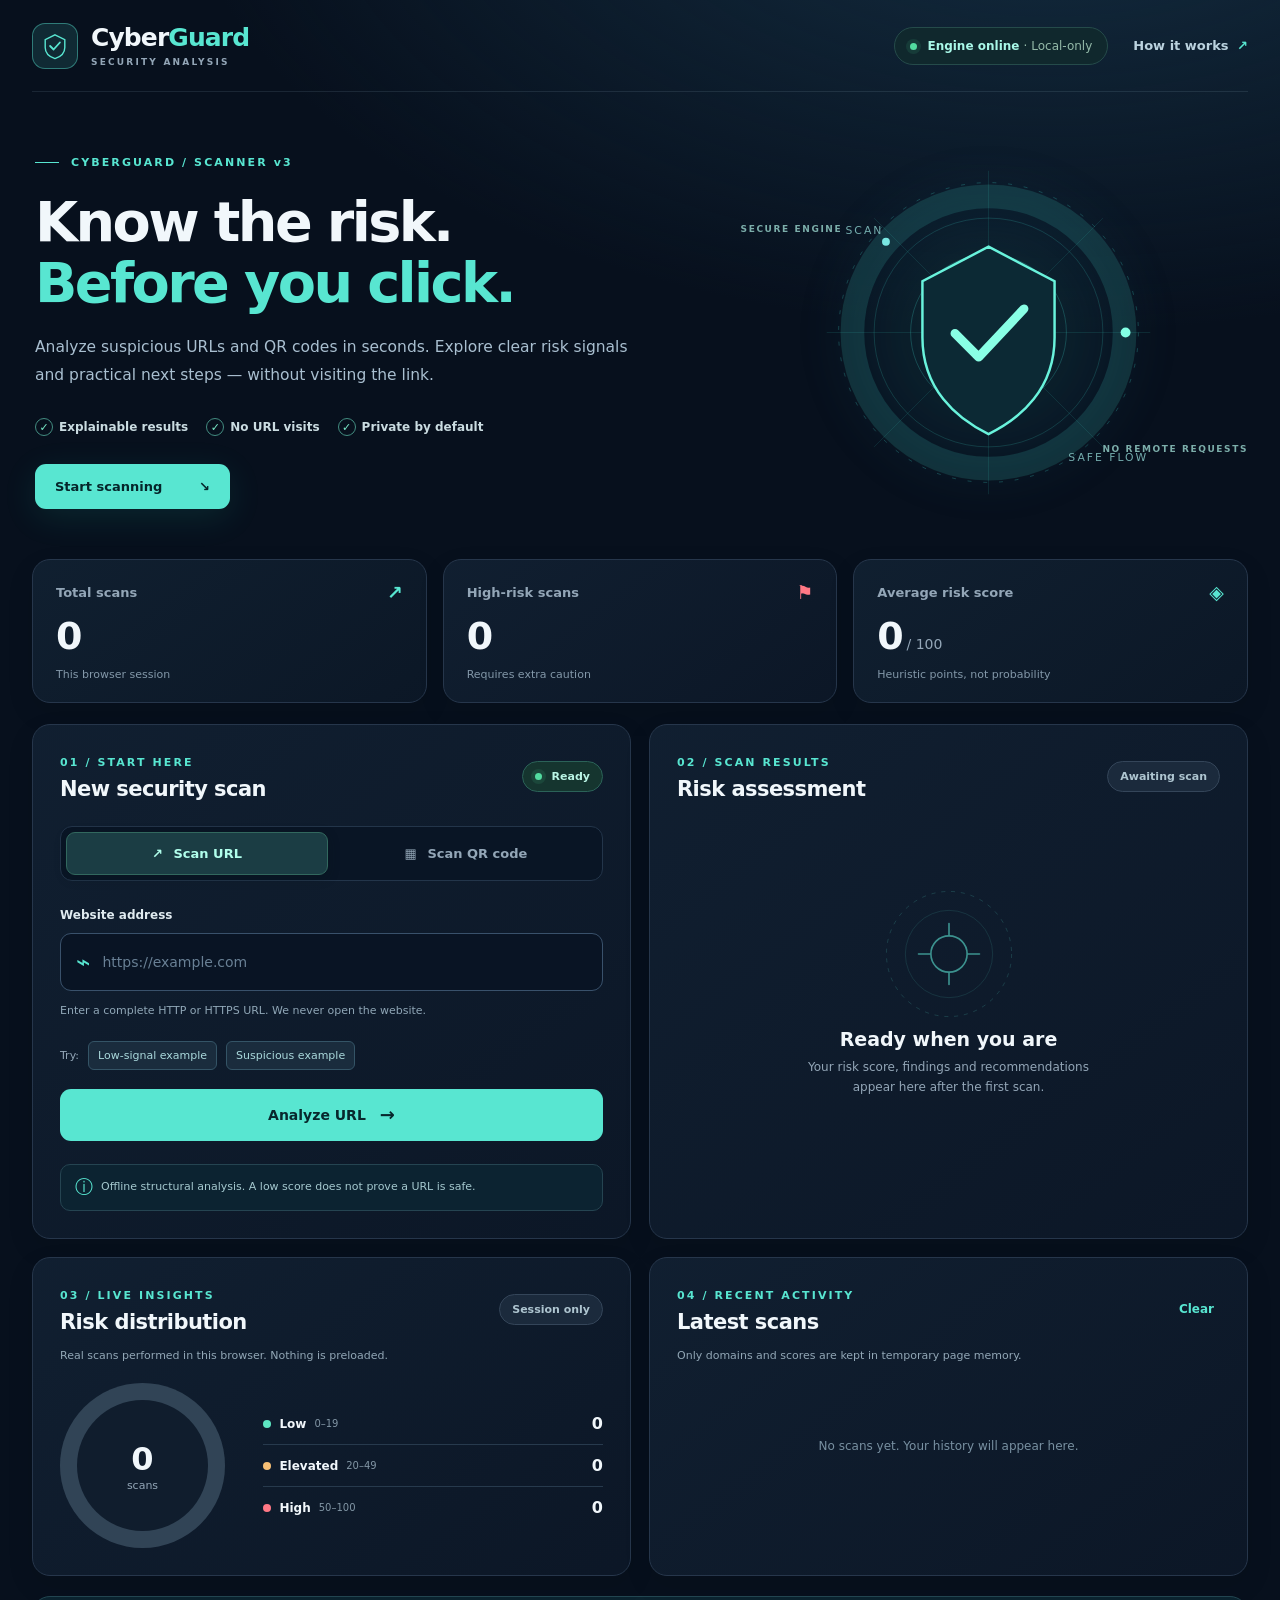
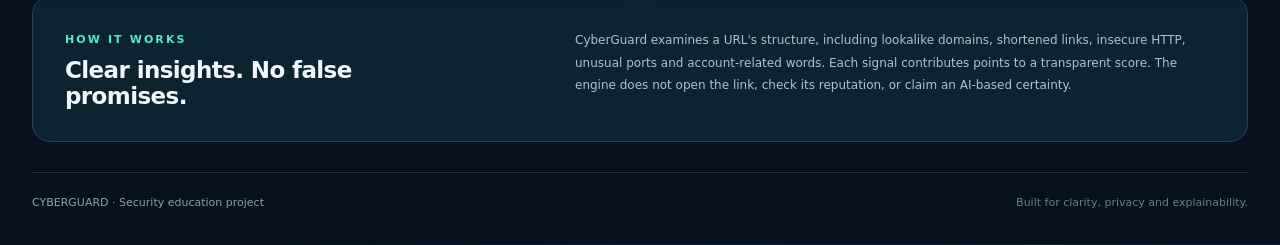
==== commit 8aa26068: "refactor: simplify CyberGuard to 13 English-only files and one-click Windows start" ====
--- a/templates/index.html
+++ b/templates/index.html
@@ -1,134 +1,125 @@
 <!doctype html>
-<html lang="ar" dir="rtl">
+<html lang="en" dir="ltr">
 <head>
   <meta charset="utf-8">
   <meta name="viewport" content="width=device-width, initial-scale=1">
-  <meta name="description" content="CyberGuard: explainable, offline security indicators for links and QR codes.">
-  <meta name="color-scheme" content="dark">
-  <title>CyberGuard | مركز تحليل الروابط و QR</title>
-  <link rel="icon" href="/static/favicon.svg" type="image/svg+xml">
+  <meta name="description" content="CyberGuard: an explainable URL and QR code risk analyzer that runs locally.">
+  <meta name="theme-color" content="#080f1d">
+  <title>CyberGuard — Security Risk Scanner</title>
   <link rel="stylesheet" href="/static/styles.css">
-  <script defer src="/static/app.js"></script>
+  <script src="/static/app.js" defer></script>
 </head>
 <body>
-  <div class="app-shell">
-    <aside class="sidebar" aria-label="القائمة الجانبية">
+  <div class="shell">
+    <header class="topbar">
       <a class="brand" href="/" aria-label="CyberGuard home">
-        <span class="brand-icon" aria-hidden="true"><svg viewBox="0 0 44 44" fill="none"><path d="M22 4 37 12.5v19L22 40 7 31.5v-19L22 4Z" stroke="currentColor" stroke-width="1.6"/><path d="m14 22 5 5 11-12" stroke="currentColor" stroke-width="2.5" stroke-linecap="round" stroke-linejoin="round"/></svg></span>
-        <span><strong>Cyber<span>Guard</span></strong><small>CYBER DEFENSE / LAB</small></span>
+        <span class="brand-symbol" aria-hidden="true">
+          <svg viewBox="0 0 40 40" fill="none"><path d="m20 4 14 7v11c0 8-5.7 13.2-14 16C11.7 35.2 6 30 6 22V11l14-7Z" stroke="currentColor" stroke-width="2"/><path d="m13 20 5 5 9-10" stroke="currentColor" stroke-linecap="round" stroke-linejoin="round" stroke-width="2.6"/></svg>
+        </span>
+        <span><strong>Cyber<span>Guard</span></strong><small>SECURITY ANALYSIS</small></span>
       </a>
-      <div class="sidebar-section"><span class="eyebrow">مساحة العمل / WORKSPACE</span>
-        <a class="nav-link active" href="#scanner"><span class="nav-symbol" aria-hidden="true">⌖</span> <span data-i18n="navScanner">مركز الفحص</span></a>
-        <a class="nav-link" href="#explanation"><span class="nav-symbol" aria-hidden="true">◈</span> <span data-i18n="navInsights">تفسير النتائج</span></a>
-        <a class="nav-link" href="#activity"><span class="nav-symbol" aria-hidden="true">▤</span> <span data-i18n="navActivity">سجل الجلسة</span></a>
+      <div class="header-actions">
+        <span class="system-status"><span class="live-dot"></span> Engine online <span class="status-extra">· Local-only</span></span>
+        <a class="header-link" href="#how-it-works">How it works <span aria-hidden="true">↗</span></a>
       </div>
-      <div class="side-panel">
-        <span class="status-dot"></span><strong data-i18n="offline">وضع التحليل المحلي</strong>
-        <p data-i18n="privacy">لا يفتح النظام الروابط التي تحللينها، ولا يرسلها لأي خدمة خارجية.</p>
-      </div>
-      <div class="side-footer"><div>CYBERGUARD / V3.0</div><div>Built for security learning</div></div>
-    </aside>
+    </header>
 
-    <div class="content">
-      <header class="topbar">
-        <div class="breadcrumbs"><span class="breadcrumbs-root">CYBERGUARD</span><span class="breadcrumbs-sep">/</span><b data-i18n="breadcrumb">لوحة التحكم</b></div>
-        <div class="header-right"><span class="live-chip"><span class="status-dot"></span> <span data-i18n="engine">RULE ENGINE ACTIVE</span></span>
-          <button id="language" class="lang-button" type="button" aria-label="Switch language">EN</button>
+    <main>
+      <section class="hero" aria-label="Introduction">
+        <div class="hero-copy">
+          <div class="eyebrow"><span class="eyebrow-line"></span> CYBERGUARD / SCANNER v3</div>
+          <h1>Know the risk.<br><span>Before you click.</span></h1>
+          <p>Analyze suspicious URLs and QR codes in seconds. Explore clear risk signals and practical next steps — without visiting the link.</p>
+          <div class="hero-features"><span><span class="feature-icon">✓</span> Explainable results</span><span><span class="feature-icon">✓</span> No URL visits</span><span><span class="feature-icon">✓</span> Private by default</span></div>
+          <a class="hero-button" href="#scanner">Start scanning <span aria-hidden="true">↘</span></a>
         </div>
-      </header>
+        <div class="hero-art" aria-hidden="true">
+          <div class="orb-glow"></div>
+          <svg class="radar" viewBox="0 0 360 360" fill="none" role="presentation">
+            <circle cx="180" cy="180" r="152" stroke="#42dace" stroke-opacity=".25" stroke-dasharray="4 12"/>
+            <circle cx="180" cy="180" r="116" stroke="#42dace" stroke-opacity=".18"/>
+            <circle cx="180" cy="180" r="79" stroke="#42dace" stroke-opacity=".24"/>
+            <path d="M180 16v328M16 180h328M64 64l232 232M296 64 64 296" stroke="#42dace" stroke-opacity=".12"/>
+            <circle cx="180" cy="180" r="138" stroke="#42dace" stroke-opacity=".15" stroke-width="24"/>
+            <path d="M180 93 247 128v57c0 52-34 82-67 98-33-16-67-46-67-98v-57l67-35Z" fill="#0c2934" stroke="#69f3dc" stroke-width="2.5"/>
+            <path d="m146 181 24 24 46-49" stroke="#89ffe5" stroke-linecap="round" stroke-linejoin="round" stroke-width="9"/>
+            <circle cx="319" cy="180" r="5" fill="#83ffe4"/><circle cx="76" cy="88" r="4" fill="#79e7e2"/>
+            <text x="35" y="80" fill="#74adae" font-size="11" letter-spacing="2">SCAN</text>
+            <text x="261" y="310" fill="#74adae" font-size="11" letter-spacing="2">SAFE FLOW</text>
+          </svg>
+          <span class="radar-label radar-label-left">SECURE ENGINE</span>
+          <span class="radar-label radar-label-right">NO REMOTE REQUESTS</span>
+        </div>
+      </section>
 
-      <main id="scanner" class="dashboard">
-        <section class="hero" aria-labelledby="heroHeadline">
-          <div class="hero-body">
-            <div class="kicker"><span class="pulse-dot"></span><span data-i18n="heroEyebrow">مركز التحليل الأمني • CYBER SECURITY OPERATIONS</span></div>
-            <h1 id="heroHeadline" data-i18n="heroTitle">حلّل الرابط قبل <em>الضغط عليه.</em></h1>
-            <p data-i18n="heroText">افحص مؤشرات التصيّد في الروابط ورموز QR، وافهم أسباب الخطورة دون فتح الوجهة أو مشاركة بياناتك.</p>
-            <div class="hero-meta"><span class="hero-meta-item"><i class="hero-meta-dot"></i><span data-i18n="heroFeature1">خصوصية افتراضية</span></span><span class="hero-meta-item"><i class="hero-meta-dot"></i><span data-i18n="heroFeature2">تفسير كل مؤشر</span></span></div>
-            <a class="hero-cta" href="#scanHeading"><span data-i18n="heroAction">ابدأ فحصًا جديدًا</span><span aria-hidden="true">↖</span></a>
+      <section class="metric-row" aria-label="Live session analytics">
+        <div class="metric"><div class="metric-top"><span>Total scans</span><span class="metric-icon">↗</span></div><strong id="scanCount">0</strong><small>This browser session</small></div>
+        <div class="metric"><div class="metric-top"><span>High-risk scans</span><span class="metric-icon red">⚑</span></div><strong id="highCount">0</strong><small>Requires extra caution</small></div>
+        <div class="metric"><div class="metric-top"><span>Average risk score</span><span class="metric-icon">◈</span></div><strong><span id="averageScore">0</span><span class="metric-suffix"> / 100</span></strong><small>Heuristic points, not probability</small></div>
+      </section>
+
+      <div class="workspace" id="scanner">
+        <section class="panel scanner" aria-labelledby="scannerTitle">
+          <div class="section-head"><div><span class="kicker">01 / START HERE</span><h2 id="scannerTitle">New security scan</h2></div><span class="pill"><span class="live-dot"></span> Ready</span></div>
+          <div class="tabs" role="tablist" aria-label="Scan input type">
+            <button id="urlTab" class="tab active" type="button" role="tab" aria-controls="urlPanel" aria-selected="true">↗ <span>Scan URL</span></button>
+            <button id="qrTab" class="tab" type="button" role="tab" aria-controls="qrPanel" aria-selected="false">▦ <span>Scan QR code</span></button>
           </div>
-          <div class="hero-decoration" aria-hidden="true">
-            <svg class="radar-svg" viewBox="0 0 400 310" fill="none" xmlns="http://www.w3.org/2000/svg">
-              <defs><linearGradient id="radarLine" x1="0" y1="0" x2="400" y2="320"><stop stop-color="#65F6DE"/><stop offset="1" stop-color="#617FFF"/></linearGradient><radialGradient id="radarGlow"><stop stop-color="#36E5CB" stop-opacity=".25"/><stop offset="1" stop-color="#36E5CB" stop-opacity="0"/></radialGradient></defs>
-              <circle cx="196" cy="156" r="148" fill="url(#radarGlow)"/>
-              <g stroke="#65E8D8" stroke-opacity=".19" stroke-width="1"><circle cx="196" cy="156" r="50"/><circle cx="196" cy="156" r="91"/><circle cx="196" cy="156" r="132"/><path d="M60 156h272M196 20v272M99 60l194 194M293 60 99 254"/></g>
-              <circle cx="196" cy="156" r="111" stroke="url(#radarLine)" stroke-width="1.5" stroke-dasharray="7 11" opacity=".7" class="radar-outer"/>
-              <path d="M196 74 261 107v58c0 50-36 85-65 100-29-15-65-50-65-100v-58l65-33Z" fill="#0B2239" stroke="url(#radarLine)" stroke-width="2.5"/><path d="m163 165 23 22 45-48" stroke="#79FFE7" stroke-width="8" stroke-linecap="round" stroke-linejoin="round"/>
-              <g fill="#89FFE5"><circle cx="328" cy="156" r="5"/><circle cx="79" cy="97" r="4"/><circle cx="274" cy="69" r="4"/></g>
-              <g font-size="10" font-family="monospace" fill="#A0DACC" letter-spacing="1"><text x="22" y="89">SECURE</text><text x="277" y="264">SCAN / 01</text><text x="23" y="257">NO FETCH</text></g>
-              <path d="M85 101h50M253 71h48M288 255h55" stroke="#52E0D0" stroke-opacity=".6" stroke-dasharray="3 4"/>
-            </svg>
-            <div class="radar-caption"><span class="status-dot"></span> <span data-i18n="radarLabel">محرك تحليل جاهز</span></div>
+          <form id="scanForm" novalidate>
+            <div id="urlPanel" role="tabpanel" aria-labelledby="urlTab">
+              <label class="input-label" for="urlInput">Website address</label>
+              <div class="input-holder"><span class="input-symbol" aria-hidden="true">⌁</span><input id="urlInput" type="url" inputmode="url" maxlength="2048" autocomplete="off" spellcheck="false" placeholder="https://example.com" aria-describedby="urlHint"></div>
+              <p class="hint" id="urlHint">Enter a complete HTTP or HTTPS URL. We never open the website.</p>
+              <div class="examples"><span>Try:</span><button type="button" class="example" data-url="https://example.com">Low-signal example</button><button type="button" class="example" data-url="http://paypa1.example/verify/password">Suspicious example</button></div>
+            </div>
+            <div id="qrPanel" role="tabpanel" aria-labelledby="qrTab" hidden>
+              <label class="input-label" for="qrFile">QR code image</label>
+              <label class="dropzone" id="dropzone" for="qrFile"><span class="drop-icon" aria-hidden="true">▦</span><strong>Choose a file or drag it here</strong><span>PNG, JPEG or WebP · Up to 5 MB</span><em id="fileName">No image selected</em></label>
+              <input id="qrFile" class="visually-hidden" type="file" accept="image/png,image/jpeg,image/webp" aria-describedby="qrHint">
+              <p class="hint" id="qrHint">The image must contain one readable QR code linking to a website.</p>
+            </div>
+            <button class="scan-action" id="scanButton" type="submit"><span id="scanButtonLabel">Analyze URL</span><span aria-hidden="true">→</span></button>
+          </form>
+          <p id="errorBanner" class="error" role="alert" hidden></p>
+          <div class="privacy-note"><span aria-hidden="true">ⓘ</span><span>Offline structural analysis. A low score does not prove a URL is safe.</span></div>
+        </section>
+
+        <section class="panel result" id="results" aria-labelledby="resultTitle">
+          <div class="section-head"><div><span class="kicker">02 / SCAN RESULTS</span><h2 id="resultTitle">Risk assessment</h2></div><span id="resultBadge" class="pill muted">Awaiting scan</span></div>
+          <div id="resultEmpty" class="result-empty"><div class="empty-graphic" aria-hidden="true"><svg viewBox="0 0 170 170" fill="none"><circle cx="85" cy="85" r="76" stroke="currentColor" stroke-dasharray="5 7" opacity=".35"/><circle cx="85" cy="85" r="53" stroke="currentColor" opacity=".25"/><circle cx="85" cy="85" r="22" stroke="currentColor" stroke-width="2"/><path d="M85 48v14m0 46v14M48 85h14m46 0h14" stroke="currentColor" stroke-width="2" stroke-linecap="round"/></svg></div><h3>Ready when you are</h3><p>Your risk score, findings and recommendations appear here after the first scan.</p></div>
+          <div id="resultContent" hidden>
+            <div class="score-block">
+              <div class="gauge" id="gauge" role="img" aria-label="Risk score out of one hundred"><div class="gauge-inside"><strong id="riskScore">0</strong><span>out of 100</span></div></div>
+              <div class="score-details"><span class="small-label">ASSESSMENT</span><h3 id="riskLevel">Low</h3><p id="riskSummary"></p><div class="host-line">Domain: <b id="riskHost"></b></div></div>
+            </div>
+            <div class="findings-head"><h3>Detected indicators</h3><span id="indicatorCount">0 signals</span></div>
+            <div class="indicators" id="indicators"></div>
+            <div class="result-footer"><button type="button" class="export-button" id="exportButton">↓ Download JSON report</button><p id="resultCaution">These points are not a calibrated probability.</p></div>
           </div>
         </section>
+      </div>
 
-        <section class="stat-row" aria-label="Platform summary">
-          <div class="stat"><div class="stat-top"><span data-i18n="scans">فحوصات الجلسة</span><i>◈</i></div><strong id="totalScans">00</strong><small data-i18n="sessionOnly">في هذه الصفحة فقط</small></div>
-          <div class="stat"><div class="stat-top"><span data-i18n="high">مخاطر مرتفعة</span><i class="danger">⚑</i></div><strong id="highCount">00</strong><small data-i18n="flagged">من نتائج الجلسة</small></div>
-          <div class="stat"><div class="stat-top"><span data-i18n="engineType">محرك التحليل</span><i class="cyan">⌘</i></div><strong class="stat-word">9 <span data-i18n="signals">مؤشرات</span></strong><small data-i18n="rules">قواعد واضحة وقابلة للتفسير</small></div>
-          <div class="stat"><div class="stat-top"><span data-i18n="external">طلبات خارجية</span><i class="green">◎</i></div><strong>0</strong><small data-i18n="noVisits">دون زيارة الروابط المرسلة</small></div>
-        </section>
+      <section class="lower-grid" aria-label="Risk analytics and recent scans">
+        <div class="panel analytics"><div class="section-head"><div><span class="kicker">03 / LIVE INSIGHTS</span><h2>Risk distribution</h2></div><span class="pill muted">Session only</span></div><p class="subtle">Real scans performed in this browser. Nothing is preloaded.</p>
+          <div class="distribution">
+            <div class="distribution-ring" id="distributionRing"><span><b id="ringTotal">0</b><small>scans</small></span></div>
+            <div class="distribution-legend">
+              <div><span><i class="legend-dot low"></i> Low <small>0–19</small></span><strong id="lowTotal">0</strong></div>
+              <div><span><i class="legend-dot elevated"></i> Elevated <small>20–49</small></span><strong id="elevatedTotal">0</strong></div>
+              <div><span><i class="legend-dot high"></i> High <small>50–100</small></span><strong id="highTotal">0</strong></div>
+            </div>
+          </div>
+        </div>
+        <div class="panel activity"><div class="section-head"><div><span class="kicker">04 / RECENT ACTIVITY</span><h2>Latest scans</h2></div><button type="button" id="clearButton" class="text-button">Clear</button></div>
+          <p class="subtle">Only domains and scores are kept in temporary page memory.</p>
+          <div id="activityList" class="activity-list"><p class="activity-empty">No scans yet. Your history will appear here.</p></div>
+        </div>
+      </section>
 
-        <div class="main-grid"><section class="panel scan-panel" aria-labelledby="scanHeading">
-          <div class="panel-heading"><div><span class="eyebrow">01 / SCANNER</span><h2 id="scanHeading" data-i18n="scanHeading">فحص جديد</h2></div><span class="outline-chip" data-i18n="staticAnalysis">تحليل محلي</span></div>
-          <div class="tabs" role="tablist" aria-label="Scan type">
-            <button class="tab selected" id="urlTab" type="button" role="tab" aria-selected="true" aria-controls="urlPane"><svg viewBox="0 0 24 24" fill="none" aria-hidden="true"><path d="M10 13.5a4 4 0 0 0 6.8 1.4l2.3-2.3a4 4 0 0 0-5.7-5.7l-1.3 1.3M14 10.5a4 4 0 0 0-6.8-1.4l-2.3 2.3a4 4 0 0 0 5.7 5.7l1.3-1.3" stroke="currentColor" stroke-width="1.8" stroke-linecap="round"/></svg><span data-i18n="urlTab">فحص رابط</span></button>
-            <button class="tab" id="qrTab" type="button" role="tab" aria-selected="false" aria-controls="qrPane"><svg viewBox="0 0 24 24" fill="none" aria-hidden="true"><path d="M3 3h7v7H3zM14 3h7v7h-7zM3 14h7v7H3zM6 6h1M17 6h1M6 17h1M14 14h3m4 0v3m-7 4v-3m3 0h4m-4 3h4" stroke="currentColor" stroke-width="1.8" stroke-linecap="round"/></svg><span data-i18n="qrTab">فحص QR</span></button>
-          </div>
-          <form id="scanForm">
-            <div id="urlPane" role="tabpanel" aria-labelledby="urlTab"><label for="urlInput" class="field-label" data-i18n="urlLabel">الرابط المراد تحليله</label>
-              <div class="input-wrap"><span aria-hidden="true">⌁</span><input id="urlInput" name="url" type="url" inputmode="url" maxlength="2048" autocomplete="off" spellcheck="false" placeholder="https://example.com/verify" aria-describedby="urlHelp" required></div>
-              <p id="urlHelp" class="helper" data-i18n="urlHelp">أدخلي عنوانًا يبدأ بـ https:// أو http://. لا يتم فتح الرابط.</p>
-            </div>
-            <div id="qrPane" role="tabpanel" aria-labelledby="qrTab" hidden><label class="field-label" for="fileInput" data-i18n="uploadLabel">ارفعي صورة رمز QR</label>
-              <label id="dropZone" class="dropzone" for="fileInput"><span class="upload-icon" aria-hidden="true">▦</span><strong data-i18n="dropTitle">اختاري صورة أو اسحبيها هنا</strong><small data-i18n="dropHelp">PNG، JPG، WebP — حتى 5 MB</small><span id="fileName" class="filename"></span></label>
-              <input class="sr-only" id="fileInput" type="file" name="image" accept="image/png,image/jpeg,image/webp" aria-describedby="fileHelp"><p id="fileHelp" class="helper" data-i18n="qrHelp">يجب أن تحتوي الصورة على رمز QR واحد قابل للقراءة.</p>
-            </div>
-            <button id="scanButton" class="primary-button" type="submit"><svg viewBox="0 0 24 24" fill="none" aria-hidden="true"><path d="M12 2 20 6v6c0 5-3.3 8.4-8 10-4.7-1.6-8-5-8-10V6l8-4Z" stroke="currentColor" stroke-width="1.6"/><path d="m9 12 2 2 4-4" stroke="currentColor" stroke-width="2" stroke-linecap="round" stroke-linejoin="round"/></svg><span data-i18n="scanButton">ابدأ التحليل الأمني</span><span class="button-arrow" aria-hidden="true">←</span></button>
-          </form>
-          <div class="examples"><span data-i18n="tryExample">أمثلة للتجربة:</span><button type="button" class="example" data-url="https://docs.python.org/3/">docs.python.org</button><button type="button" class="example" data-url="http://paypa1.com/verify/password">paypa1.com</button></div>
-          <div class="separator"></div>
-          <div class="help-card"><span aria-hidden="true">ⓘ</span><p data-i18n="caution">هذه أداة تعليمية لتحليل المؤشرات، وليست حكمًا نهائيًا على سلامة الرابط أو نموذجًا مُدرَّبًا بدقة مثبتة.</p></div>
-        </section>
-
-        <section class="panel result-panel" id="results" aria-labelledby="resultsHeading">
-          <div class="panel-heading"><div><span class="eyebrow">02 / RISK ANALYSIS</span><h2 id="resultsHeading" data-i18n="resultsHeading">نتيجة التحليل</h2></div><span id="resultState" class="outline-chip" data-i18n="awaiting">بانتظار الإدخال</span></div>
-          <div id="emptyResult" class="empty-result"><div class="empty-icon" aria-hidden="true"><svg viewBox="0 0 160 160" fill="none"><circle cx="80" cy="80" r="74" stroke="currentColor" stroke-opacity=".28" stroke-dasharray="5 7"/><circle cx="80" cy="80" r="52" stroke="currentColor" stroke-opacity=".5"/><circle cx="80" cy="80" r="28" stroke="currentColor" stroke-width="2"/><path d="M80 45v20m0 30v20M45 80h20m30 0h20" stroke="currentColor" stroke-width="2" stroke-linecap="round"/><circle cx="80" cy="80" r="7" fill="currentColor"/></svg></div><h3 data-i18n="emptyTitle">جاهز لاكتشاف مؤشرات الخطورة</h3><p data-i18n="emptyBody">أدخلي رابطًا أو ارفعي صورة QR لعرض درجة الخطورة والإشارات الأمنية وتوصيات التعامل.</p><div class="empty-badge" data-i18n="emptyBadge">جاهز لاستقبال أول فحص</div></div>
-          <div id="errorBanner" class="error-banner" role="alert" hidden></div>
-          <div id="analysisResult" hidden>
-            <div class="result-summary"><div class="score-ring" id="scoreRing" role="img" aria-label="Risk score"><div><strong id="riskScore">0</strong><small>/ 100</small></div></div>
-              <div class="result-copy"><span class="field-label" data-i18n="levelLabel">مستوى الخطورة</span><strong id="riskLevel" class="risk-level">—</strong><p id="resultSummary"></p></div></div>
-            <div class="result-meta"><div><small data-i18n="targetHost">النطاق المستهدف</small><code id="resultHost"></code></div><div><small data-i18n="indicatorsCount">المؤشرات المكتشفة</small><b id="detectedCount">0</b></div></div>
-            <div class="subsection-heading"><h3 data-i18n="detectedHeading">مؤشرات التحليل</h3><span>FEATURE BREAKDOWN</span></div>
-            <div id="indicators" class="indicator-list"></div>
-            <div class="result-verdict"><span class="status-dot"></span><span data-i18n="verdictDisclaimer">هذه نتيجة تحليل قواعد، وليست نسبة ثقة ذكاء اصطناعي.</span></div><div class="result-actions"><button id="copyReport" class="secondary-button" type="button" data-i18n="copy">نسخ JSON</button><button id="downloadReport" class="secondary-button" type="button" data-i18n="download">تصدير تقرير</button></div>
-          </div>
-        </section></div>
-
-        <section class="panel telemetry-panel" id="telemetry" aria-labelledby="telemetryHeading">
-          <div class="panel-heading"><div><span class="eyebrow">03 / LIVE SESSION TELEMETRY</span><h2 id="telemetryHeading" data-i18n="telemetryHeading">التحليلات المرئية</h2><p class="panel-lead" data-i18n="telemetryHelp">رسومات مباشرة من نتائج فحوصات هذه الجلسة فقط. لا توجد بيانات تجريبية مخفية.</p></div><span class="outline-chip" data-i18n="realData">بيانات الجلسة</span></div>
-          <div class="telemetry-grid">
-            <div class="telemetry-segment"><div class="telemetry-title"><span class="chart-icon" aria-hidden="true">◉</span><strong data-i18n="distribution">توزيع مستويات الخطورة</strong></div>
-              <div class="distribution-body"><div class="distribution-ring" id="distributionRing" role="img" aria-label="Session risk distribution"><div class="distribution-center"><strong id="chartTotal">0</strong><small data-i18n="chartScans">فحص</small></div></div>
-                <div class="legend"><div><span class="legend-dot low"></span><span data-i18n="legendLow">منخفض</span><b id="lowCount">0</b></div><div><span class="legend-dot elevated"></span><span data-i18n="legendElevated">متوسط</span><b id="elevatedCount">0</b></div><div><span class="legend-dot high"></span><span data-i18n="legendHigh">مرتفع</span><b id="legendHighCount">0</b></div></div>
-              </div></div>
-            <div class="telemetry-segment"><div class="telemetry-title"><span class="chart-icon" aria-hidden="true">⌁</span><strong data-i18n="trendTitle">اتجاه درجات الخطورة</strong></div>
-              <div class="trend-container"><svg id="trendChart" class="trend-chart" viewBox="0 0 480 180" role="img" aria-label="Risk score trend in this session" preserveAspectRatio="none"><g class="chart-grid-lines" stroke="currentColor" stroke-opacity=".13"><path d="M10 25H470M10 72H470M10 119H470M10 166H470"/></g><path id="trendArea" d="" fill="url(#trendFill)"/><path id="trendLine" d="" fill="none" stroke="#5CE7D5" stroke-width="3" stroke-linecap="round" stroke-linejoin="round"/><g id="trendPoints"></g><defs><linearGradient id="trendFill" x1="0" x2="0" y1="0" y2="1"><stop stop-color="#47D9CC" stop-opacity=".3"/><stop offset="1" stop-color="#47D9CC" stop-opacity="0"/></linearGradient></defs></svg><div id="trendEmpty" class="trend-empty" data-i18n="trendEmpty">سيظهر الرسم بعد إجراء الفحص الأول</div></div>
-              <div class="trend-axis"><span data-i18n="trendRecent">الأحدث</span><span data-i18n="trendRange">آخر 12 فحصًا</span></div>
-            </div>
-            <div class="telemetry-segment telemetry-summary"><div class="telemetry-title"><span class="chart-icon" aria-hidden="true">↗</span><strong data-i18n="riskSnapshot">نظرة سريعة</strong></div><div class="snapshot-value" id="averageScore">—</div><div class="snapshot-sub" data-i18n="averageLabel">متوسط درجة الخطورة / 100</div><div class="snapshot-rule"><span data-i18n="maxLabel">أعلى درجة مرصودة</span><strong id="maxScore">—</strong></div><div class="snapshot-rule"><span data-i18n="latestLabel">آخر فحص</span><strong id="latestScore">—</strong></div><div class="snapshot-note" data-i18n="snapshotNote">التقييم مؤشرات بنيوية لا احتمالات إحصائية.</div></div>
-          </div>
-        </section>
-
-        <div class="lower-grid"><section class="panel" id="explanation"><div class="panel-heading"><div><span class="eyebrow">04 / SECURITY GUIDANCE</span><h2 data-i18n="interpretation">كيفية قراءة النتيجة</h2></div></div>
-          <div class="guidance"><div class="guide"><span class="guide-icon low">✓</span><div><strong data-i18n="lowTitle">منخفضة (0–19)</strong><p data-i18n="lowText">لم تُكتشف مؤشرات كثيرة؛ هذا لا يضمن أن الرابط آمن.</p></div></div><div class="guide"><span class="guide-icon medium">!</span><div><strong data-i18n="mediumTitle">متوسطة (20–49)</strong><p data-i18n="mediumText">توجد إشارات تستدعي التحقق من الوجهة قبل التفاعل.</p></div></div><div class="guide"><span class="guide-icon high">×</span><div><strong data-i18n="highTitle">مرتفعة (50–100)</strong><p data-i18n="highText">مؤشرات متعددة؛ تجنّبي الرابط وتحققي عبر قناة مستقلة.</p></div></div></div>
-          <div class="recommendation"><span>✦</span><p data-i18n="recommendation">لا تكتبي كلمة مرور أو بيانات مصرفية بعد مسح رمز غير متوقع. افتحي الموقع الرسمي بنفسك للتحقق.</p></div>
-        </section><section class="panel" id="activity"><div class="panel-heading"><div><span class="eyebrow">05 / SESSION ACTIVITY</span><h2 data-i18n="activity">نشاط الجلسة</h2></div><span class="outline-chip" data-i18n="memoryOnly">في الذاكرة فقط</span></div>
-          <div id="activityList" class="activity-list"><p class="muted" data-i18n="noActivity">لم تُجرَ فحوصات بعد.</p></div><button id="clearActivity" type="button" class="text-button" data-i18n="clear">مسح سجل الجلسة</button>
-        </section></div>
-        <footer>© 2026 CYBERGUARD · <span data-i18n="footer">مؤشر خطورة توضيحي وليس احتمالًا إحصائيًا أو ضمانًا للسلامة.</span></footer>
-      </main>
-    </div>
+      <section class="explanation" id="how-it-works"><div><span class="kicker">HOW IT WORKS</span><h2>Clear insights. No false promises.</h2></div><p>CyberGuard examines a URL's structure, including lookalike domains, shortened links, insecure HTTP, unusual ports and account-related words. Each signal contributes points to a transparent score. The engine does not open the link, check its reputation, or claim an AI-based certainty.</p></section>
+    </main>
+    <footer>CYBERGUARD · Security education project <span>Built for clarity, privacy and explainability.</span></footer>
   </div>
-  <div id="announcer" class="sr-only" role="status" aria-live="polite"></div>
+  <div id="announcer" class="visually-hidden" role="status" aria-live="polite"></div>
 </body>
 </html>
--- a/static/styles.css
+++ b/static/styles.css
@@ -1,47 +1,143 @@
-/* CyberGuard v3 · Arabic-first Threat Observatory
- * Design direction: UI/UX Pro Max inspired security operations dashboard
- * No external fonts, libraries or CDN requests. Light motion, accessible contrast.
- */
-:root{
-  color-scheme:dark;
-  --bg:#060b16;--sidebar:#0a1323;--panel:#0f1c2d;--panel-strong:#13253a;
-  --stroke:#243950;--stroke-strong:#35516a;--fg:#f0f7ff;--muted:#a8bad1;--dim:#8299b4;
-  --cyan:#67f4df;--blue:#7394ff;--green:#62e3ac;--amber:#ffd17b;--red:#ff859d;
-  --glass:linear-gradient(155deg,rgba(26,48,70,.94),rgba(12,25,43,.96));
-  --glow:0 12px 45px rgba(2,8,21,.38);--rad:19px;
-  font-family:'Segoe UI',Tahoma,Arial,system-ui,sans-serif;
+:root {
+  color-scheme: dark;
+  --bg: #07101d;
+  --surface: #0e1b2b;
+  --surface2: #122337;
+  --border: #26364b;
+  --text: #f1f7fb;
+  --muted: #93a6b7;
+  --accent: #58e6d1;
+  --accent-strong: #8afbe2;
+  --danger: #ff7885;
+  --warning: #fbbd72;
+  --radius: 18px;
+  font-family: Inter, "Segoe UI", system-ui, -apple-system, sans-serif;
 }
-*{box-sizing:border-box}
-html{scroll-behavior:smooth;scroll-padding-top:30px}
-body{margin:0;min-height:100vh;background:radial-gradient(circle at 78% -10%,rgba(43,100,133,.18),transparent 34%),radial-gradient(circle at 8% 62%,rgba(35,61,118,.11),transparent 31%),var(--bg);color:var(--fg);line-height:1.55;font-size:16px}
-button,input{font:inherit}button{cursor:pointer}a{color:inherit;text-decoration:none}
-h1,h2,h3,p{margin:0}h2{font-size:1.26rem;letter-spacing:-.25px}h3{font-size:1.04rem}
-small{color:var(--muted)}[hidden]{display:none!important}
-.sr-only{position:absolute;width:1px;height:1px;padding:0;margin:-1px;overflow:hidden;clip:rect(0,0,0,0);white-space:nowrap;border:0}
-:where(button,input,a,label.dropzone):focus-visible{outline:3px solid var(--cyan);outline-offset:4px}
-.app-shell{min-height:100vh;display:grid;grid-template-columns:258px minmax(0,1fr)}
-.sidebar{height:100vh;position:sticky;top:0;padding:29px 18px 23px;background:linear-gradient(175deg,#101f32,#081221 64%,#08101e);border-inline-end:1px solid rgba(79,126,154,.25);display:flex;flex-direction:column;gap:48px}
-.brand{display:flex;align-items:center;gap:12px;padding:0 6px}.brand-icon{height:47px;width:47px;border-radius:14px;border:1px solid #56eada88;display:grid;place-items:center;background:linear-gradient(155deg,#183e4a,#102a45);box-shadow:0 0 32px #22b7c01a;color:var(--cyan)}.brand-icon svg{height:34px;width:34px}.brand strong{font:800 1.2rem/1.3 'Segoe UI',Tahoma,Arial,sans-serif;direction:ltr;display:block;letter-spacing:-.6px}.brand strong span{color:var(--cyan)}.brand small{display:block;font-size:.58rem;font-family:ui-monospace,monospace;letter-spacing:1.1px;color:var(--dim);margin-top:4px}
-.eyebrow{font-size:.64rem;font-weight:800;letter-spacing:1.5px;color:#95b0c9;direction:ltr;unicode-bidi:isolate}
-.sidebar-section{display:grid;gap:7px}.sidebar-section>.eyebrow{padding:0 13px 14px;text-align:start}.nav-link{display:flex;align-items:center;gap:14px;color:#b8c9da;border-radius:12px;padding:14px 15px;font-size:.86rem;font-weight:600;transition:background .2s,color .2s}.nav-symbol{width:28px;text-align:center;font-size:1.4rem;color:#95a9c3}.nav-link:hover{background:#1b3045}.nav-link.active{background:linear-gradient(90deg,rgba(42,91,113,.3),rgba(45,95,104,.12));color:#f7fffd;box-shadow:inset -3px 0 var(--cyan)}.nav-link.active .nav-symbol{color:var(--cyan)}
-.side-panel{margin-top:auto;border:1px solid #31516a;border-radius:14px;background:#112a3c;padding:16px 17px;box-shadow:inset 0 0 36px rgba(35,178,170,.05)}.side-panel strong{font-size:.82rem}.side-panel p{font-size:.72rem;color:var(--muted);line-height:1.85;margin-top:9px}.side-footer{padding:0 10px;color:var(--dim);font:500 .63rem/2 ui-monospace,monospace;letter-spacing:.5px}
-.status-dot,.pulse-dot,.hero-meta-dot{display:inline-block;width:8px;height:8px;background:var(--green);border-radius:50%;margin-inline-end:7px;box-shadow:0 0 0 5px #5ee2ac16,0 0 20px #5ee2ac70}.pulse-dot{background:var(--cyan);box-shadow:0 0 17px #62eed1a9}
-.content{min-width:0}.topbar{height:78px;padding:0 40px;border-bottom:1px solid #24364e;background:#0b1524bf;display:flex;align-items:center;justify-content:space-between;gap:20px}.breadcrumbs{font-size:.82rem;color:#c6d7e9;display:flex;align-items:center;gap:12px}.breadcrumbs-root{direction:ltr;font:.72rem ui-monospace,monospace;letter-spacing:1.5px;color:#8da4bd}.breadcrumbs-sep{color:#426180}.breadcrumbs b{font-weight:700}.header-right{display:flex;align-items:center;gap:16px}.live-chip{display:inline-flex;align-items:center;font-size:.7rem;font-weight:700;color:#bdfbe4;background:#0c2a2d;border:1px solid #225550;border-radius:30px;padding:9px 14px;white-space:nowrap}.lang-button{background:#182d42;color:#f2fcff;font-size:.8rem;min-height:44px;min-width:55px;border-radius:11px;border:1px solid #3d5f73;font-weight:800;transition:background .2s}.lang-button:hover{background:#26435b}
-.dashboard{max-width:1540px;margin:0 auto;padding:30px 34px 14px}.hero{display:flex;align-items:center;justify-content:space-between;position:relative;min-height:330px;padding:44px 52px;isolation:isolate;overflow:hidden;border-radius:23px;border:1px solid #386175;background:radial-gradient(ellipse at 80% 48%,#194151 0%,transparent 45%),linear-gradient(110deg,#0c263b 0%,#102038 49%,#0b2d3c 100%);box-shadow:var(--glow)}.hero:before{content:"";position:absolute;inset:0;background:repeating-linear-gradient(0deg,transparent 0 40px,rgba(91,211,197,.06) 40px 41px),repeating-linear-gradient(90deg,transparent 0 41px,rgba(91,211,197,.055) 41px 42px);mask-image:linear-gradient(90deg,transparent 10%,black 85%);opacity:.65;z-index:-1}.hero:after{content:"";position:absolute;inset:auto -100px -200px auto;width:390px;height:390px;background:#1caaab16;filter:blur(80px);border-radius:50%;z-index:-1}.hero-body{position:relative;z-index:2;max-width:675px}.kicker{color:#b6fff0;font:700 .69rem/1.5 'Segoe UI',Tahoma,sans-serif;letter-spacing:.3px;margin-bottom:20px;display:flex;align-items:center;gap:7px}.hero h1{font-size:clamp(2rem,3.2vw,3.45rem);font-weight:900;letter-spacing:-1.1px;line-height:1.3;margin-bottom:14px}.hero h1 em{font-style:normal;background:linear-gradient(110deg,#77ffdb,#72aeff);background-clip:text;-webkit-background-clip:text;color:transparent}.hero p{font-size:.94rem;color:#c0d2e0;max-width:560px;line-height:1.95}.hero-meta{display:flex;gap:21px;align-items:center;flex-wrap:wrap;margin-top:18px}.hero-meta-item{display:inline-flex;align-items:center;color:#bbd9da;font-size:.75rem}.hero-meta-dot{height:5px;width:5px;background:var(--cyan);box-shadow:none}.hero-cta{display:inline-flex;align-items:center;gap:19px;margin-top:26px;background:#d5fff2;color:#053638;border-radius:11px;padding:12px 19px;font-weight:900;font-size:.82rem;min-height:44px;transition:transform .2s,background .2s}.hero-cta:hover{background:#fff;transform:translateY(-2px)}.hero-cta span:last-child{font-size:1.1rem}
-.hero-decoration{position:relative;display:flex;align-items:center;flex-direction:column;justify-content:center;flex:none;width:35%;max-width:390px}.radar-svg{width:100%;height:auto;filter:drop-shadow(0 10px 25px #001522)}.radar-outer{transform-origin:196px 156px;animation:orbit 30s linear infinite}.radar-caption{display:flex;align-items:center;justify-content:center;gap:7px;color:#c6fdec;background:#103b4a91;border:1px solid #397b7d;padding:8px 15px;border-radius:30px;font-size:.72rem;letter-spacing:.2px}@keyframes orbit{to{transform:rotate(360deg)}}
-.stat-row{display:grid;grid-template-columns:repeat(4,minmax(0,1fr));gap:16px;margin:20px 0}.stat{border:1px solid var(--stroke);background:var(--glass);border-radius:var(--rad);padding:19px 22px;min-height:146px;box-shadow:0 5px 24px #0000001c;position:relative;overflow:hidden}.stat:before{content:"";height:2px;width:44px;background:var(--cyan);position:absolute;right:20px;top:0;opacity:.8}.stat:nth-child(2):before{background:var(--red)}.stat:nth-child(3):before{background:var(--blue)}.stat:nth-child(4):before{background:var(--green)}.stat-top{display:flex;justify-content:space-between;align-items:center;gap:10px;color:#b7c8d9;font-size:.8rem}.stat-top i{font-size:1.32rem;font-style:normal;color:#90a8c8}.stat-top i.danger{color:var(--red)}.stat-top i.cyan{color:var(--cyan)}.stat-top i.green{color:var(--green)}.stat strong{display:block;font:800 2.25rem/1.3 ui-monospace,Consolas,monospace;color:#f7ffff;letter-spacing:-1px;margin:10px 0 4px}.stat .stat-word{font-size:1.66rem}.stat-word span{font:500 .79rem 'Segoe UI',Tahoma,sans-serif;color:var(--muted)}.stat small{font-size:.69rem;color:#a1b6ca}
-.main-grid{display:grid;grid-template-columns:minmax(340px,.98fr) minmax(0,1.1fr);gap:18px}.panel{min-width:0;background:var(--glass);border:1px solid var(--stroke);border-radius:var(--rad);padding:28px;box-shadow:var(--glow)}.panel-heading{display:flex;align-items:flex-start;justify-content:space-between;gap:12px;margin-bottom:25px}.panel-heading .eyebrow{color:#74c9c7;margin-bottom:7px;display:block}.outline-chip{border:1px solid #355775;color:#bdd0e2;background:#142b42;border-radius:9px;padding:8px 12px;font-size:.69rem;font-weight:700;white-space:nowrap}.panel-lead{font-size:.77rem;line-height:1.9;color:var(--muted);margin-top:7px;max-width:560px}
-.tabs{display:grid;grid-template-columns:1fr 1fr;gap:7px;background:#0a1525;border:1px solid #2c4359;border-radius:13px;padding:5px;margin-bottom:25px}.tab{display:flex;align-items:center;justify-content:center;gap:9px;background:transparent;border:0;border-radius:10px;min-height:51px;font-size:.85rem;font-weight:800;color:#a7b9cf;transition:background .2s,color .2s}.tab svg{width:20px;height:20px}.tab.selected{color:#d8fff6;background:#214354;box-shadow:0 4px 15px #0003}.tab:hover{color:#edfffc}
-.field-label{display:block;font-size:.84rem;font-weight:750;color:#d6e4f3;margin-bottom:11px}.input-wrap{direction:ltr;display:flex;align-items:center;gap:10px;padding:0 17px;border-radius:12px;background:#081525;border:1px solid #365775;transition:border .2s,box-shadow .2s}.input-wrap>span{font-size:1.25rem;color:var(--cyan)}.input-wrap:focus-within{border-color:var(--cyan);box-shadow:0 0 0 4px #4eeacc12}.input-wrap input{background:transparent;border:0;outline:0;width:100%;height:57px;color:#ecfffe;font:.9rem ui-monospace,Consolas,monospace}.input-wrap input::placeholder{color:#849bb2}.helper{font-size:.75rem;color:#afc0d4;line-height:1.8;margin:11px 0 24px}
-.primary-button{width:100%;display:flex;align-items:center;justify-content:center;gap:12px;background:linear-gradient(110deg,#70f4e0,#78b4ff);border:0;border-radius:12px;min-height:57px;color:#062e3c;font-weight:900;font-size:.94rem;box-shadow:0 9px 35px #3bcec525;transition:transform .2s,filter .2s}.primary-button svg{width:21px;height:21px}.primary-button .button-arrow{margin-inline-start:auto;margin-inline-end:14px}.primary-button svg:first-child{margin-inline-start:auto}.primary-button:hover{transform:translateY(-2px);filter:brightness(1.06)}.primary-button:disabled{opacity:.62;transform:none;cursor:wait}
-.examples{display:flex;align-items:center;gap:9px;flex-wrap:wrap;margin-top:24px;color:#b8c9dd;font-size:.75rem}.example{min-height:36px;direction:ltr;border:1px solid #3a5770;border-radius:8px;background:#1c3146;color:#b3e4ec;padding:7px 11px;font:.74rem ui-monospace,Consolas,monospace}.example:hover{border-color:var(--cyan)}.separator{height:1px;background:var(--stroke);margin:25px 0 19px}.help-card{display:flex;align-items:start;gap:12px;padding:16px;border:1px solid #346077;background:#123444a6;border-radius:12px}.help-card span{font-size:1.24rem;color:var(--cyan)}.help-card p{font-size:.76rem;line-height:1.85;color:#bed9dc}.dropzone{display:flex;align-items:center;justify-content:center;flex-direction:column;gap:8px;min-height:184px;border:1px dashed #4d8993;border-radius:13px;background:#102b3b;cursor:pointer;text-align:center;padding:22px}.dropzone:hover,.dropzone.dragover{border-color:#77ffe7;background:#174451}.dropzone .upload-icon{display:grid;place-items:center;font-size:2.7rem;color:var(--cyan)}.dropzone strong{font-size:.88rem}.dropzone small{font-size:.75rem}.filename{color:var(--cyan);font-size:.75rem;overflow-wrap:anywhere;max-width:100%}
-.result-panel{min-height:600px}.empty-result{display:flex;flex-direction:column;align-items:center;justify-content:center;min-height:430px;text-align:center;position:relative}.empty-result:before{position:absolute;content:"";height:260px;width:260px;background:radial-gradient(circle,#10a1ae14,transparent 70%);pointer-events:none}.empty-icon{display:grid;place-items:center;width:165px;height:165px;color:#8cffe6;margin-bottom:8px;position:relative}.empty-icon svg{width:100%;height:100%;animation:breathe 4s ease-in-out infinite}@keyframes breathe{50%{opacity:.7;transform:scale(.97)}}.empty-result h3{font-size:1.15rem;position:relative;margin:6px 0 11px}.empty-result p{font-size:.79rem;line-height:1.95;color:#b4c6d7;max-width:400px}.empty-badge{margin-top:19px;border:1px solid #315c65;color:#adebde;padding:9px 14px;border-radius:8px;background:#10303a;font-size:.72rem;font-weight:750}.error-banner{background:#41202b;border:1px solid #ab6175;color:#ffe3e8;padding:15px;border-radius:11px;line-height:1.8;font-size:.85rem;margin:14px 0}
-.result-summary{display:flex;align-items:center;gap:25px;padding:6px 0 24px}.score-ring{flex:none;height:158px;width:158px;display:grid;place-items:center;border-radius:50%;direction:ltr;background:conic-gradient(var(--score-color,#67f4df) var(--progress,0%),#2d3c50 var(--progress,0%));box-shadow:0 0 35px #32cdb014}.score-ring>div{height:131px;width:131px;border-radius:50%;background:#102237;display:grid;place-items:center;align-content:center}.score-ring strong{font:900 2.85rem ui-monospace,Consolas,monospace;line-height:1.05}.score-ring small{font-size:.8rem}.result-copy{flex:1}.risk-level{display:block;font-size:1.75rem;margin:5px 0 8px}.result-copy p{font-size:.8rem;line-height:1.85;color:#c0d0e0}.result-meta{display:grid;grid-template-columns:1fr auto;gap:14px;border:1px solid #36516a;border-radius:12px;background:#0d2134;padding:14px 17px;margin-bottom:25px}.result-meta small{display:block;font-size:.7rem}.result-meta code{display:block;margin-top:7px;font-size:.83rem;color:#b3fae8;overflow-wrap:anywhere;direction:ltr;text-align:end}.result-meta b{display:block;text-align:center;font:800 1.2rem ui-monospace,monospace}.subsection-heading{display:flex;align-items:center;justify-content:space-between;gap:10px}.subsection-heading h3{font-size:.9rem}.subsection-heading span{font:.63rem ui-monospace,monospace;color:#96abc2}.indicator-list{display:grid;gap:8px;margin-top:16px;max-height:390px;overflow-y:auto}.indicator{border:1px solid #304861;border-radius:11px;background:#102439;padding:13px;display:flex;align-items:center;gap:12px}.indicator.active{border-color:#886b3b;background:#2a2937}.indicator-mark{display:grid;place-items:center;border-radius:9px;width:33px;height:33px;flex:none;background:#284055;color:#93bcbf;font-weight:800}.indicator.active .indicator-mark{color:#ffe1a8;background:#54432e}.indicator-copy{flex:1;min-width:0}.indicator-copy strong{font-size:.8rem;display:block}.indicator-copy small{display:block;font-size:.69rem;line-height:1.65;margin-top:4px}.indicator-points{font:800 .85rem ui-monospace,Consolas,monospace;color:#b6c2d2}.indicator.active .indicator-points{color:var(--amber)}.result-verdict{margin-top:17px;font-size:.7rem;color:#9fb9c8;display:flex;align-items:center;gap:7px}.result-verdict .status-dot{height:6px;width:6px}.result-actions{display:flex;gap:10px;margin-top:17px}.secondary-button{flex:1;border:1px solid #42647d;border-radius:9px;background:#1b354d;color:#e0f4fb;min-height:44px;padding:10px 14px;font-size:.8rem;font-weight:700}.secondary-button:hover{border-color:var(--cyan)}
-.telemetry-panel{margin-top:18px}.telemetry-grid{display:grid;grid-template-columns:minmax(0,1.15fr) minmax(0,1.15fr) minmax(0,.8fr);gap:16px}.telemetry-segment{background:#0c1b2c;border:1px solid #2a4057;border-radius:15px;padding:20px;min-width:0;min-height:252px}.telemetry-title{display:flex;gap:10px;align-items:center;font-size:.81rem;margin-bottom:24px}.chart-icon{width:30px;height:30px;flex:none;background:#1b3b4d;color:var(--cyan);border-radius:9px;display:grid;place-items:center;font-size:1.24rem}.distribution-body{display:flex;align-items:center;justify-content:space-between;gap:18px}.distribution-ring{height:151px;width:151px;flex:none;display:grid;place-items:center;direction:ltr;border-radius:50%;background:conic-gradient(#4f6a83 0% 100%);transition:background .3s}.distribution-center{height:118px;width:118px;border-radius:50%;display:grid;align-content:center;justify-items:center;background:#0c1b2c}.distribution-center strong{font:900 2.1rem ui-monospace,Consolas,monospace;line-height:1.1}.distribution-center small{font-size:.76rem;margin-top:6px}.legend{display:grid;gap:15px;flex:1;min-width:0}.legend>div{display:grid;grid-template-columns:9px minmax(0,1fr) auto;align-items:center;gap:8px;font-size:.73rem;color:#c5d6e3}.legend b{font:800 .86rem ui-monospace,monospace;color:#f1fcff}.legend-dot{width:9px;height:9px;border-radius:50%;background:var(--green)}.legend-dot.elevated{background:var(--amber)}.legend-dot.high{background:var(--red)}.trend-container{height:167px;position:relative;background:linear-gradient(#15314b38 1px,transparent 1px) 0 0/100% 33%;border-radius:9px}.trend-chart{width:100%;height:100%;overflow:visible;color:#7997ae}.trend-empty{position:absolute;inset:0;display:grid;place-items:center;font-size:.73rem;color:#9fb5cb;text-align:center;padding:20px}.trend-axis{display:flex;align-items:center;justify-content:space-between;color:#8299b1;font-size:.65rem;margin-top:8px}.snapshot-value{font:900 2.95rem/1.1 ui-monospace,Consolas,monospace;color:#c6fff0;margin:17px 0 7px}.snapshot-sub{color:#bdcfe1;font-size:.73rem}.snapshot-rule{display:flex;justify-content:space-between;align-items:center;gap:10px;border-top:1px solid #28405a;padding-top:13px;margin-top:13px;font-size:.7rem;color:#afc5d8}.snapshot-rule strong{font:.82rem ui-monospace,monospace;color:#e8f9fc}.snapshot-note{font-size:.65rem;color:#91a9bd;margin-top:18px;line-height:1.7}
-.lower-grid{display:grid;grid-template-columns:1.05fr 1fr;gap:18px;margin-top:18px}.guidance{display:grid;gap:15px}.guide{display:flex;align-items:flex-start;gap:13px}.guide-icon{width:35px;height:35px;flex:none;display:grid;place-items:center;border-radius:10px;font-size:1.1rem;font-weight:900}.guide-icon.low{background:#1a453c;color:var(--green)}.guide-icon.medium{background:#51402a;color:var(--amber)}.guide-icon.high{background:#553042;color:var(--red)}.guide strong{font-size:.83rem}.guide p{margin-top:4px;font-size:.74rem;line-height:1.8;color:#b6c9dc}.recommendation{margin-top:23px;padding:17px;border:1px solid #346070;background:#123445;border-radius:12px;display:flex;align-items:start;gap:12px}.recommendation span{font-size:1.24rem;color:var(--cyan)}.recommendation p{font-size:.75rem;line-height:1.9;color:#c0e5e5}.activity-list{max-height:300px;min-height:166px;overflow-y:auto}.muted{color:#a7bdd1;font-size:.78rem}.activity-item{display:flex;align-items:center;gap:13px;padding:13px 0;border-bottom:1px solid #2b415a}.activity-circle{width:10px;height:10px;border-radius:50%;background:var(--green);flex:none}.activity-circle.ELEVATED{background:var(--amber)}.activity-circle.HIGH{background:var(--red)}.activity-host{flex:1;min-width:0;font:.78rem ui-monospace,monospace;direction:ltr;text-align:end;overflow:hidden;text-overflow:ellipsis;white-space:nowrap}.activity-item small{font-size:.7rem;white-space:nowrap}.text-button{background:none;border:0;padding:14px 0;color:#a4fff1;text-decoration:underline;text-underline-offset:4px;font-size:.74rem;min-height:44px}
-footer{text-align:center;padding:30px 0 20px;color:#829db2;font-size:.71rem;letter-spacing:.15px}
-@media(max-width:1240px){.app-shell{grid-template-columns:216px minmax(0,1fr)}.dashboard{padding:24px}.topbar{padding:0 24px}.hero{padding:36px}.hero-decoration{width:33%}.stat{padding:17px}.panel{padding:21px}.telemetry-grid{grid-template-columns:1fr 1fr}.telemetry-summary{grid-column:1/-1;min-height:auto;display:grid;grid-template-columns:1fr 1fr;gap:10px 25px}.telemetry-summary .telemetry-title,.telemetry-summary .snapshot-note{grid-column:1/-1}.telemetry-summary .snapshot-value{margin:0}.telemetry-summary .snapshot-rule{margin:0}.distribution-ring{width:135px;height:135px}.distribution-center{width:104px;height:104px}}
-@media(max-width:990px){.app-shell{display:block}.sidebar{height:auto;position:relative;border-inline-end:0;border-bottom:1px solid var(--stroke);padding:14px 22px;display:block}.brand{display:inline-flex}.sidebar-section,.side-panel,.side-footer{display:none}.topbar{height:64px}.hero{padding:32px}.hero-decoration{max-width:250px}.main-grid,.lower-grid{grid-template-columns:1fr}.stat-row{grid-template-columns:repeat(2,minmax(0,1fr))}.result-panel{min-height:470px}.empty-result{min-height:340px}}
-@media(max-width:720px){.dashboard{padding:16px 13px}.topbar{padding:0 16px}.breadcrumbs-root{display:none}.header-right{gap:7px}.live-chip{font-size:.62rem;padding:8px 10px}.hero{padding:29px 23px;min-height:300px}.hero-decoration{position:absolute;left:-78px;bottom:-57px;width:245px;opacity:.17;pointer-events:none}.hero-body{z-index:2}.hero h1{font-size:2.2rem}.hero p{font-size:.85rem}.hero-meta{gap:12px}.hero-cta{margin-top:22px}.radar-caption{display:none}.main-grid{gap:14px}.panel{padding:20px}.telemetry-grid{grid-template-columns:1fr}.telemetry-summary{grid-column:auto;display:block}.telemetry-summary .snapshot-value{margin-top:20px}.telemetry-summary .snapshot-rule{margin-top:13px}.stat{min-height:130px}.stat strong{font-size:1.9rem}.telemetry-segment{min-height:230px}.telemetry-panel{margin-top:14px}.lower-grid{gap:14px;margin-top:14px}}
-@media(max-width:410px){.hero h1{font-size:1.8rem}.hero{min-height:335px}.stat-row{gap:9px}.stat{padding:14px;min-height:125px}.stat-top{font-size:.72rem}.stat strong{font-size:1.65rem}.stat .stat-word{font-size:1.35rem}.outline-chip{font-size:.63rem;padding:7px}.panel-heading{gap:7px}.panel{padding:15px}.result-summary{gap:13px}.score-ring{width:120px;height:120px}.score-ring>div{width:101px;height:101px}.score-ring strong{font-size:1.95rem}.risk-level{font-size:1.32rem}.distribution-ring{height:118px;width:118px}.distribution-center{width:93px;height:93px}.distribution-body{gap:12px}.legend{gap:10px}}
-@media(prefers-reduced-motion:reduce){html{scroll-behavior:auto}*,*::before,*::after{transition-duration:.01ms!important;animation-duration:.01ms!important;animation-iteration-count:1!important}}
+* { box-sizing: border-box; }
+html { scroll-behavior: smooth; }
+body { margin: 0; background: radial-gradient(ellipse 68% 26% at 82% -8%, #142e42 0, transparent 100%), var(--bg); color: var(--text); font-size: 15px; }
+a { color: inherit; text-decoration: none; }
+button, input { font: inherit; }
+button { cursor: pointer; }
+button:disabled { cursor: progress; opacity: .7; }
+[hidden] { display: none !important; }
+:focus-visible { outline: 3px solid #82f7e4; outline-offset: 3px; }
+.shell { max-width: 1300px; margin: 0 auto; padding: 0 32px; }
+.topbar { min-height: 92px; display: flex; align-items: center; justify-content: space-between; border-bottom: 1px solid rgba(180,220,235,.11); gap: 18px; }
+.brand { display: inline-flex; align-items: center; gap: 13px; }
+.brand-symbol { width: 46px; height: 46px; display: grid; place-items: center; border: 1px solid rgba(88,230,209,.43); color: var(--accent); background: #102a34; border-radius: 13px; }
+.brand-symbol svg { width: 28px; height: 28px; }
+.brand strong { font-weight: 790; letter-spacing: -.9px; font-size: 25px; display: block; line-height: 1.1; }
+.brand strong span { color: var(--accent); }
+.brand small { color: var(--muted); letter-spacing: 2.2px; font-size: 9px; font-weight: 700; display: block; margin-top: 5px; }
+.header-actions { display: flex; align-items: center; gap: 25px; }
+.system-status { padding: 11px 15px; border: 1px solid #254b4a; background: #10282d; border-radius: 999px; color: #a9f8e8; font-size: 12px; font-weight: 650; }
+.live-dot { display: inline-block; background: #52db9f; width: 7px; height: 7px; border-radius: 50%; margin-right: 6px; box-shadow: 0 0 0 4px rgba(82,219,159,.1); }
+.status-extra { color: #94baa9; font-weight: 450; }
+.header-link { color: #bbd3df; font-size: 13px; font-weight: 600; }
+.header-link span { color: var(--accent); margin-left: 4px; }
+.hero { display: grid; grid-template-columns: minmax(0,1fr) minmax(320px, .75fr); gap: 12px; min-height: 425px; padding: 63px 3px 49px; align-items: center; }
+.eyebrow,.kicker { color: var(--accent); font-size: 11px; font-weight: 800; letter-spacing: 2.1px; }
+.eyebrow { display: flex; align-items: center; gap: 12px; }
+.eyebrow-line { width: 24px; height: 1px; background: var(--accent); }
+.hero h1 { font-size: clamp(39px, 4.35vw, 65px); letter-spacing: -2.6px; line-height: 1.1; margin: 22px 0 21px; font-weight: 800; }
+.hero h1 span { color: var(--accent); }
+.hero p { color: #a9bfd0; line-height: 1.8; font-size: 15.5px; max-width: 600px; margin: 0; }
+.hero-features { display: flex; flex-wrap: wrap; gap: 18px; margin: 28px 0; font-size: 12px; font-weight: 650; color: #cadce1; }
+.hero-features > span { display: flex; align-items: center; gap: 6px; }
+.feature-icon { width: 18px; height: 18px; border-radius: 50%; border: 1px solid #438d81; color: #7aebc9; font-size: 11px; display: inline-grid; place-items: center; }
+.hero-button { display: inline-flex; justify-content: space-between; align-items: center; min-width: 195px; padding: 15px 20px; background: var(--accent); color: #05252a; border-radius: 11px; font-size: 13px; font-weight: 800; box-shadow: 0 8px 35px #27e5bd1c; }
+.hero-button:hover, .scan-action:hover { filter: brightness(1.08); transform: translateY(-1px); }
+.hero-button,.scan-action { transition: transform .18s,filter .18s; }
+.hero-art { min-height: 345px; position: relative; display: grid; place-items: center; isolation: isolate; }
+.orb-glow { position: absolute; border-radius: 50%; width: 340px; height: 340px; background: radial-gradient(circle, #174c4a7a, #0f344642 47%, transparent 72%); filter: blur(12px); z-index: -1; }
+.radar { width: min(100%, 355px); height: 355px; animation: floaty 6s ease-in-out infinite alternate; }
+@keyframes floaty { to { transform: translateY(-9px); } }
+.radar-label { position: absolute; color: #7caeaa; letter-spacing: 1.6px; font-size: 9px; font-weight: 800; }
+.radar-label-left { top: 69px; left: 9px; }
+.radar-label-right { bottom: 56px; right: -3px; }
+.metric-row { display: grid; grid-template-columns: repeat(3,minmax(0,1fr)); gap: 16px; margin-bottom: 21px; }
+.metric,.panel { border: 1px solid var(--border); background: linear-gradient(143deg, #112132e8, #0c1827e8); border-radius: var(--radius); box-shadow: 0 10px 28px #00000017; }
+.metric { padding: 21px 23px 20px; min-width: 0; }
+.metric-top { display: flex; justify-content: space-between; align-items: center; gap: 12px; color: var(--muted); font-size: 13px; font-weight: 650; }
+.metric-icon { color: var(--accent); font-size: 19px; }
+.metric-icon.red { color: var(--danger); }
+.metric strong { display: block; font-size: 38px; letter-spacing: -1.7px; line-height: 1.25; margin: 10px 0 3px; font-variant-numeric: tabular-nums; }
+.metric-suffix { font-weight: 450; font-size: 14px; color: var(--muted); letter-spacing: 0; }
+.metric small { color: #8398a9; font-size: 11px; }
+.workspace { display: grid; grid-template-columns: minmax(0,1fr) minmax(0,1fr); gap: 18px; align-items: stretch; }
+.panel { padding: 27px; min-width: 0; }
+.section-head { display: flex; align-items: center; justify-content: space-between; gap: 12px; margin-bottom: 25px; }
+.section-head h2 { margin: 7px 0 0; font-size: 21px; letter-spacing: -.55px; }
+.pill { white-space: nowrap; font-size: 11px; font-weight: 700; color: #baf5e5; background: #15352f; border: 1px solid #2b6258; padding: 8px 12px; border-radius: 999px; }
+.pill.muted { color: #aec5d0; background: #1b2a3c; border-color: #344559; }
+.pill.high { color: #ffc4cb; background: #42232f; border-color: #854354; }
+.pill.elevated { color: #ffd7a0; background: #3c3028; border-color: #84613d; }
+.pill.low { color: #b7fce4; background: #183930; border-color: #427a68; }
+.tabs { display: grid; grid-template-columns: 1fr 1fr; gap: 7px; padding: 5px; border-radius: 12px; background: #091525; border: 1px solid #23354a; margin-bottom: 27px; }
+.tab { border: 1px solid transparent; background: transparent; color: var(--muted); padding: 13px 8px; border-radius: 9px; font-size: 13px; font-weight: 750; }
+.tab.active { background: #1b3d44; color: #b1ffec; border-color: #32685e; box-shadow: 0 3px 12px #0516194d; }
+.tab span { margin-left: 6px; }
+.input-label { display: block; margin-bottom: 11px; color: #e0ebf0; font-size: 12px; font-weight: 750; }
+.input-holder { display: flex; gap: 10px; align-items: center; border: 1px solid #39516b; border-radius: 11px; background: #091424; padding: 0 15px; min-height: 58px; }
+.input-holder:focus-within { border-color: var(--accent); box-shadow: 0 0 0 3px rgba(88,230,209,.09); }
+.input-symbol { color: var(--accent); font-size: 24px; }
+.input-holder input { width: 100%; min-width: 0; border: 0; outline: 0; background: transparent; color: #f4fafa; font-size: 14px; }
+.input-holder input::placeholder { color: #698095; }
+.hint { color: #90a7b7; font-size: 11px; line-height: 1.7; margin: 11px 0 21px; }
+.examples { display: flex; gap: 9px; flex-wrap: wrap; align-items: center; color: var(--muted); font-size: 11px; margin-bottom: 19px; }
+.example { background: #1a2c3d; color: #aad9dc; border: 1px solid #345466; padding: 7px 9px; font-size: 11px; border-radius: 6px; }
+.example:hover { color: white; border-color: var(--accent); }
+.scan-action { width: 100%; color: #08282d; background: var(--accent); border: 0; border-radius: 11px; padding: 17px 20px; display: flex; justify-content: center; gap: 14px; align-items: center; font-size: 14px; font-weight: 850; }
+.scan-action span:last-child { font-size: 18px; line-height: 1; }
+.dropzone { border: 1px dashed #477c85; background: #101e2e; min-height: 199px; border-radius: 12px; display: flex; flex-direction: column; align-items: center; justify-content: center; gap: 9px; text-align: center; padding: 18px; margin-bottom: 9px; cursor: pointer; }
+.dropzone:hover,.dropzone.dragging { border-color: var(--accent); background: #143341; }
+.drop-icon { border-radius: 12px; background: #1a4145; color: var(--accent); font-size: 30px; width: 54px; height: 54px; display: grid; place-items: center; }
+.dropzone strong { font-size: 13px; }
+.dropzone span:not(.drop-icon),.dropzone em { color: #8fa5b5; font-size: 11px; font-style: normal; }
+.dropzone em { color: var(--accent); overflow-wrap: anywhere; }
+.privacy-note { display: flex; align-items: flex-start; gap: 8px; background: #0c2331; border: 1px solid #254451; margin-top: 23px; padding: 13px 14px; color: #a5c9cf; border-radius: 10px; font-size: 11px; line-height: 1.7; }
+.privacy-note > span:first-child { color: var(--accent); font-size: 18px; line-height: 1; }
+.error { margin: 13px 0 0; padding: 13px 15px; color: #ffd0d3; border: 1px solid #8f4554; background: #3d2431; border-radius: 10px; font-size: 12px; }
+.result-empty { min-height: 330px; display: flex; flex-direction: column; justify-content: center; align-items: center; text-align: center; }
+.empty-graphic { color: #3c928f; width: 140px; margin-bottom: 0; }
+.empty-graphic svg { width: 100%; }
+.result-empty h3 { margin: 0 0 8px; font-size: 19px; }
+.result-empty p { margin: 0; color: var(--muted); max-width: 320px; line-height: 1.6; font-size: 12px; }
+.score-block { display: flex; align-items: center; gap: 20px; padding-bottom: 24px; border-bottom: 1px solid #294051; }
+.gauge { --percent: 0%; --gauge-color: var(--accent); width: 152px; height: 152px; flex: 0 0 152px; border-radius: 50%; display: grid; place-items: center; background: conic-gradient(var(--gauge-color) var(--percent), #233647 0); padding: 12px; }
+.gauge-inside { background: #0e1c2a; width: 100%; height: 100%; border-radius: 50%; display: flex; flex-direction: column; align-items: center; justify-content: center; }
+.gauge-inside strong { font-size: 46px; font-weight: 850; letter-spacing: -2px; line-height: 1.15; }
+.gauge-inside span { font-size: 11px; color: var(--muted); }
+.score-details { min-width: 0; }
+.small-label { color: #83a7b5; font-size: 10px; font-weight: 800; letter-spacing: 1.8px; }
+.score-details h3 { font-size: 25px; letter-spacing: -.7px; margin: 8px 0; }
+.score-details p { color: #b1c8d0; line-height: 1.6; font-size: 12px; margin: 0 0 11px; }
+.host-line { font-size: 11px; color: #8ea8b7; overflow-wrap: anywhere; }.host-line b { color: var(--accent); font-weight: 650; }
+.findings-head { display: flex; justify-content: space-between; align-items: center; margin-top: 23px; gap: 14px; }.findings-head h3 { font-size: 14px; margin: 0; }.findings-head span { color: var(--muted); font-size: 11px; }
+.indicators { display: grid; gap: 9px; margin-top: 15px; }
+.indicator { display: flex; gap: 12px; padding: 12px; background: #152637; border: 1px solid #294052; border-radius: 10px; align-items: flex-start; }
+.indicator-mark { width: 24px; height: 24px; flex-shrink: 0; background: #42312c; color: #f7bd88; border-radius: 7px; display: grid; place-items: center; font-weight: 800; }
+.indicator-main { flex: 1; min-width: 0; }.indicator-main strong { display: block; font-size: 12px; margin-bottom: 4px; }.indicator-main span { font-size: 11px; color: #a1b8c6; line-height: 1.6; display: block; }.indicator-points { color: #ffca98; font-size: 12px; font-weight: 800; }
+.no-findings { background: #14352f; border: 1px solid #2e685a; border-radius: 10px; color: #b9f0dc; font-size: 12px; padding: 14px; line-height: 1.5; }
+.result-footer { margin-top: 22px; display: flex; align-items: center; gap: 10px; flex-wrap: wrap; justify-content: space-between; }.result-footer p { margin: 0; color: #839aaa; font-size: 10px; }
+.export-button { background: transparent; border: 1px solid #3a5569; color: #c4e0e4; border-radius: 9px; padding: 10px 13px; font-weight: 700; font-size: 11px; }.export-button:hover { border-color: var(--accent); color: white; }
+.lower-grid { display: grid; grid-template-columns: 1fr 1fr; gap: 18px; margin-top: 18px; }
+.subtle { color: #92a7b6; font-size: 11px; margin: -12px 0 19px; line-height: 1.6; }
+.distribution { display: flex; align-items: center; gap: clamp(18px, 3vw, 48px); }
+.distribution-ring { width: 165px; height: 165px; flex: 0 0 165px; border-radius: 50%; padding: 17px; display: grid; place-items: center; background: conic-gradient(#314456 0 100%); }
+.distribution-ring > span { border-radius: 50%; background: #101d2d; width: 100%; height: 100%; display: flex; align-items: center; flex-direction: column; justify-content: center; }.distribution-ring b { font-size: 32px; line-height: 1.2; }.distribution-ring small { font-size: 11px; color: var(--muted); }
+.distribution-legend { flex: 1; min-width: 0; }.distribution-legend > div { display: flex; justify-content: space-between; align-items: center; gap: 10px; padding: 11px 0; border-bottom: 1px solid #273a4d; }.distribution-legend > div:last-child { border-bottom: 0; }
+.distribution-legend > div > span { display: flex; align-items: center; gap: 8px; font-size: 12px; font-weight: 700; }.distribution-legend small { color: #8296a5; font-size: 10px; font-weight: 450; }.distribution-legend strong { font-size: 16px; }
+.legend-dot { width: 8px; height: 8px; border-radius: 50%; display: inline-block; }.legend-dot.low { background: #5de6c2; }.legend-dot.elevated { background: #f6bf75; }.legend-dot.high { background: #ff7885; }
+.text-button { border: none; background: transparent; color: var(--accent); font-weight: 700; font-size: 12px; padding: 8px 6px; }
+.activity-list { min-height: 164px; }.activity-empty { text-align: center; padding: 56px 8px; color: #7890a1; font-size: 12px; }
+.activity-row { display: flex; align-items: center; justify-content: space-between; gap: 10px; border-bottom: 1px solid #263a4c; padding: 11px 0; }.activity-row:last-child { border-bottom: 0; }
+.activity-domain { display: flex; align-items: center; gap: 8px; min-width: 0; }.activity-domain > span:last-child { overflow: hidden; text-overflow: ellipsis; white-space: nowrap; font-size: 12px; font-weight: 650; }.activity-score { font-size: 11px; color: var(--muted); white-space: nowrap; }.activity-score b { color: white; margin-right: 4px; }
+.explanation { display: flex; justify-content: space-between; gap: 40px; margin: 20px 0 30px; padding: 32px; border-radius: var(--radius); background: #0b2430; border: 1px solid #234752; }.explanation > div { flex: 0 0 35%; }.explanation h2 { font-size: 23px; letter-spacing: -.6px; margin: 10px 0 0; }.explanation p { color: #aec4cb; font-size: 12px; line-height: 1.85; margin: 0; max-width: 640px; }
+footer { display: flex; justify-content: space-between; gap: 15px; border-top: 1px solid #203347; padding: 23px 0 35px; color: #8ba0ae; font-size: 11px; } footer span { color: #5f8290; }
+.visually-hidden { position: absolute; width: 1px; height: 1px; overflow: hidden; clip: rect(0,0,0,0); white-space: nowrap; clip-path: inset(50%); }
+@media (max-width: 1020px) { .workspace,.lower-grid { grid-template-columns: 1fr; }.hero { grid-template-columns: 1fr .6fr; }.hero-art { min-height: 275px; }.radar { height: 295px; }.radar-label { display: none; }.score-block { justify-content: flex-start; } }
+@media (max-width: 700px) { .shell { padding: 0 16px; }.topbar { min-height: 79px; }.brand-symbol { width: 41px; height: 41px; }.brand strong { font-size: 22px; }.header-link,.status-extra { display: none; }.system-status { padding: 9px 10px; font-size: 10px; }.hero { grid-template-columns: 1fr; padding: 44px 0 30px; gap: 0; }.hero h1 { font-size: clamp(37px,10vw,51px); }.hero-art { display: none; }.hero-features { gap: 12px; }.metric-row { grid-template-columns: repeat(3,minmax(0,1fr)); gap: 8px; }.metric { padding: 14px 12px; border-radius: 13px; }.metric-top { font-size: 10px; }.metric-icon { display: none; }.metric strong { font-size: 28px; }.metric small { font-size: 9px; }.panel { padding: 20px; border-radius: 15px; }.section-head h2 { font-size: 19px; }.score-block { gap: 12px; }.gauge { width: 116px; height: 116px; flex-basis: 116px; padding: 9px; }.gauge-inside strong { font-size: 35px; }.score-details h3 { font-size: 20px; }.distribution { gap: 19px; }.distribution-ring { width: 124px; height: 124px; flex-basis: 124px; padding: 12px; }.distribution-ring b { font-size: 26px; }.distribution-legend small { display: none; }.explanation { flex-direction: column; gap: 14px; padding: 23px; }.explanation h2 { font-size: 20px; } footer { flex-direction: column; gap: 5px; } }
+@media (max-width: 380px) { .shell { padding: 0 10px; }.hero h1 { font-size: 35px; }.hero-features { font-size: 11px; }.metric strong { font-size: 25px; }.score-block { align-items: flex-start; }.gauge { width: 100px; height: 100px; flex-basis: 100px; }.gauge-inside strong { font-size: 30px; }.distribution-ring { width: 105px; height: 105px; flex-basis: 105px; } }
+@media (prefers-reduced-motion: reduce) { *,*:before,*:after { animation: none !important; transition: none !important; scroll-behavior: auto !important; } }
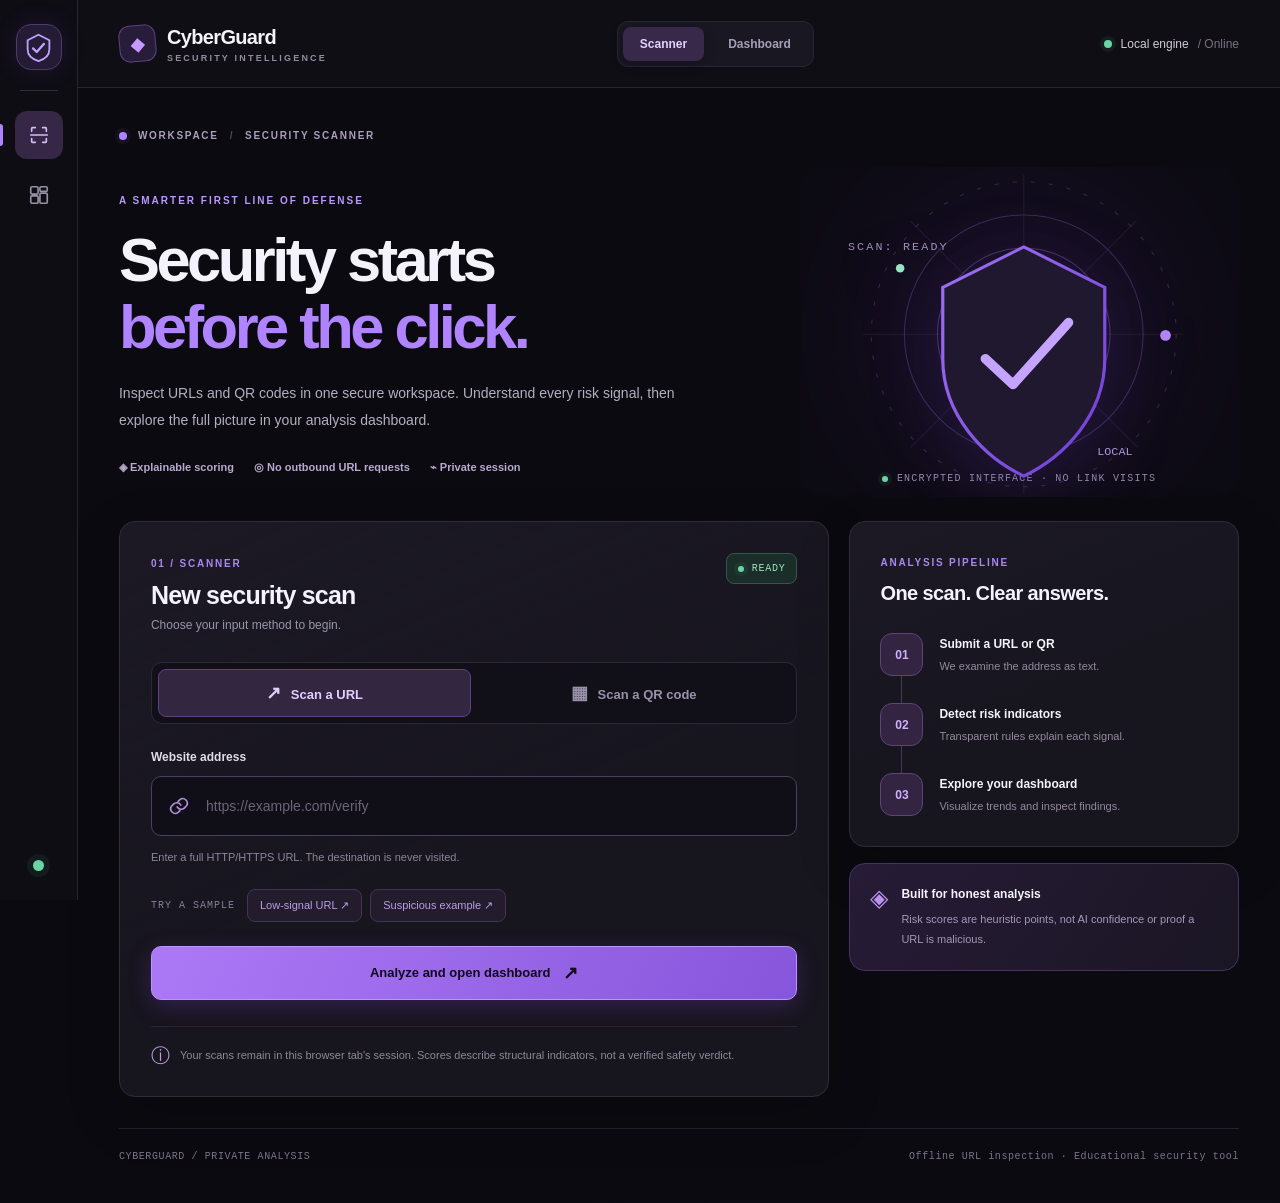
==== commit 138d5fb7: "feat: separate scanner and post-scan security analytics dashboard" ====
--- a/templates/index.html
+++ b/templates/index.html
@@ -3,123 +3,59 @@
 <head>
   <meta charset="utf-8">
   <meta name="viewport" content="width=device-width, initial-scale=1">
-  <meta name="description" content="CyberGuard: an explainable URL and QR code risk analyzer that runs locally.">
-  <meta name="theme-color" content="#080f1d">
-  <title>CyberGuard — Security Risk Scanner</title>
+  <meta name="theme-color" content="#0d0c13">
+  <meta name="description" content="CyberGuard — private, explainable URL and QR risk analysis.">
+  <title>Scanner | CyberGuard</title>
   <link rel="stylesheet" href="/static/styles.css">
   <script src="/static/app.js" defer></script>
 </head>
-<body>
-  <div class="shell">
-    <header class="topbar">
-      <a class="brand" href="/" aria-label="CyberGuard home">
-        <span class="brand-symbol" aria-hidden="true">
-          <svg viewBox="0 0 40 40" fill="none"><path d="m20 4 14 7v11c0 8-5.7 13.2-14 16C11.7 35.2 6 30 6 22V11l14-7Z" stroke="currentColor" stroke-width="2"/><path d="m13 20 5 5 9-10" stroke="currentColor" stroke-linecap="round" stroke-linejoin="round" stroke-width="2.6"/></svg>
-        </span>
-        <span><strong>Cyber<span>Guard</span></strong><small>SECURITY ANALYSIS</small></span>
-      </a>
-      <div class="header-actions">
-        <span class="system-status"><span class="live-dot"></span> Engine online <span class="status-extra">· Local-only</span></span>
-        <a class="header-link" href="#how-it-works">How it works <span aria-hidden="true">↗</span></a>
-      </div>
-    </header>
+<body data-page="scanner">
+  <div class="application">
+    <aside class="rail" aria-label="Primary navigation">
+      <a class="rail-logo" href="/" aria-label="CyberGuard home"><svg viewBox="0 0 32 32" fill="none" aria-hidden="true"><path d="m16 2 12 6v10c0 7-5 11-12 13C9 29 4 25 4 18V8L16 2Z" stroke="currentColor" stroke-width="2"/><path d="m10 17 4 4 8-9" stroke="currentColor" stroke-width="2.5" stroke-linecap="round" stroke-linejoin="round"/></svg></a>
+      <div class="rail-divider"></div>
+      <nav class="rail-nav">
+        <a href="/" class="rail-link active" aria-label="Scanner" aria-current="page" title="Scanner"><svg viewBox="0 0 24 24" fill="none" aria-hidden="true"><path d="M4 8V5a1 1 0 0 1 1-1h3m8 0h3a1 1 0 0 1 1 1v3m0 8v3a1 1 0 0 1-1 1h-3m-8 0H5a1 1 0 0 1-1-1v-3M3 12h18" stroke="currentColor" stroke-width="1.8" stroke-linecap="round"/></svg></a>
+        <a href="/dashboard" class="rail-link" aria-label="Dashboard" title="Dashboard"><svg viewBox="0 0 24 24" fill="none" aria-hidden="true"><rect x="3" y="3" width="8" height="8" rx="1.5" stroke="currentColor" stroke-width="1.8"/><rect x="13" y="3" width="8" height="5" rx="1.5" stroke="currentColor" stroke-width="1.8"/><rect x="13" y="10" width="8" height="11" rx="1.5" stroke="currentColor" stroke-width="1.8"/><rect x="3" y="13" width="8" height="8" rx="1.5" stroke="currentColor" stroke-width="1.8"/></svg></a>
+      </nav>
+      <div class="rail-bottom"><span class="rail-online" title="Local analysis" aria-label="Local analysis ready"></span></div>
+    </aside>
 
-    <main>
-      <section class="hero" aria-label="Introduction">
-        <div class="hero-copy">
-          <div class="eyebrow"><span class="eyebrow-line"></span> CYBERGUARD / SCANNER v3</div>
-          <h1>Know the risk.<br><span>Before you click.</span></h1>
-          <p>Analyze suspicious URLs and QR codes in seconds. Explore clear risk signals and practical next steps — without visiting the link.</p>
-          <div class="hero-features"><span><span class="feature-icon">✓</span> Explainable results</span><span><span class="feature-icon">✓</span> No URL visits</span><span><span class="feature-icon">✓</span> Private by default</span></div>
-          <a class="hero-button" href="#scanner">Start scanning <span aria-hidden="true">↘</span></a>
-        </div>
-        <div class="hero-art" aria-hidden="true">
-          <div class="orb-glow"></div>
-          <svg class="radar" viewBox="0 0 360 360" fill="none" role="presentation">
-            <circle cx="180" cy="180" r="152" stroke="#42dace" stroke-opacity=".25" stroke-dasharray="4 12"/>
-            <circle cx="180" cy="180" r="116" stroke="#42dace" stroke-opacity=".18"/>
-            <circle cx="180" cy="180" r="79" stroke="#42dace" stroke-opacity=".24"/>
-            <path d="M180 16v328M16 180h328M64 64l232 232M296 64 64 296" stroke="#42dace" stroke-opacity=".12"/>
-            <circle cx="180" cy="180" r="138" stroke="#42dace" stroke-opacity=".15" stroke-width="24"/>
-            <path d="M180 93 247 128v57c0 52-34 82-67 98-33-16-67-46-67-98v-57l67-35Z" fill="#0c2934" stroke="#69f3dc" stroke-width="2.5"/>
-            <path d="m146 181 24 24 46-49" stroke="#89ffe5" stroke-linecap="round" stroke-linejoin="round" stroke-width="9"/>
-            <circle cx="319" cy="180" r="5" fill="#83ffe4"/><circle cx="76" cy="88" r="4" fill="#79e7e2"/>
-            <text x="35" y="80" fill="#74adae" font-size="11" letter-spacing="2">SCAN</text>
-            <text x="261" y="310" fill="#74adae" font-size="11" letter-spacing="2">SAFE FLOW</text>
-          </svg>
-          <span class="radar-label radar-label-left">SECURE ENGINE</span>
-          <span class="radar-label radar-label-right">NO REMOTE REQUESTS</span>
-        </div>
-      </section>
+    <div class="app-content">
+      <header class="app-header">
+        <div class="identity"><span class="identity-icon">◆</span><span><strong>CyberGuard</strong><small>SECURITY INTELLIGENCE</small></span></div>
+        <div class="header-tabs"><a href="/" class="header-tab selected" aria-current="page">Scanner</a><a href="/dashboard" class="header-tab">Dashboard</a></div>
+        <div class="system-chip"><span class="green-dot"></span> Local engine <span class="chip-dim">/ Online</span></div>
+      </header>
 
-      <section class="metric-row" aria-label="Live session analytics">
-        <div class="metric"><div class="metric-top"><span>Total scans</span><span class="metric-icon">↗</span></div><strong id="scanCount">0</strong><small>This browser session</small></div>
-        <div class="metric"><div class="metric-top"><span>High-risk scans</span><span class="metric-icon red">⚑</span></div><strong id="highCount">0</strong><small>Requires extra caution</small></div>
-        <div class="metric"><div class="metric-top"><span>Average risk score</span><span class="metric-icon">◈</span></div><strong><span id="averageScore">0</span><span class="metric-suffix"> / 100</span></strong><small>Heuristic points, not probability</small></div>
-      </section>
-
-      <div class="workspace" id="scanner">
-        <section class="panel scanner" aria-labelledby="scannerTitle">
-          <div class="section-head"><div><span class="kicker">01 / START HERE</span><h2 id="scannerTitle">New security scan</h2></div><span class="pill"><span class="live-dot"></span> Ready</span></div>
-          <div class="tabs" role="tablist" aria-label="Scan input type">
-            <button id="urlTab" class="tab active" type="button" role="tab" aria-controls="urlPanel" aria-selected="true">↗ <span>Scan URL</span></button>
-            <button id="qrTab" class="tab" type="button" role="tab" aria-controls="qrPanel" aria-selected="false">▦ <span>Scan QR code</span></button>
-          </div>
-          <form id="scanForm" novalidate>
-            <div id="urlPanel" role="tabpanel" aria-labelledby="urlTab">
-              <label class="input-label" for="urlInput">Website address</label>
-              <div class="input-holder"><span class="input-symbol" aria-hidden="true">⌁</span><input id="urlInput" type="url" inputmode="url" maxlength="2048" autocomplete="off" spellcheck="false" placeholder="https://example.com" aria-describedby="urlHint"></div>
-              <p class="hint" id="urlHint">Enter a complete HTTP or HTTPS URL. We never open the website.</p>
-              <div class="examples"><span>Try:</span><button type="button" class="example" data-url="https://example.com">Low-signal example</button><button type="button" class="example" data-url="http://paypa1.example/verify/password">Suspicious example</button></div>
-            </div>
-            <div id="qrPanel" role="tabpanel" aria-labelledby="qrTab" hidden>
-              <label class="input-label" for="qrFile">QR code image</label>
-              <label class="dropzone" id="dropzone" for="qrFile"><span class="drop-icon" aria-hidden="true">▦</span><strong>Choose a file or drag it here</strong><span>PNG, JPEG or WebP · Up to 5 MB</span><em id="fileName">No image selected</em></label>
-              <input id="qrFile" class="visually-hidden" type="file" accept="image/png,image/jpeg,image/webp" aria-describedby="qrHint">
-              <p class="hint" id="qrHint">The image must contain one readable QR code linking to a website.</p>
-            </div>
-            <button class="scan-action" id="scanButton" type="submit"><span id="scanButtonLabel">Analyze URL</span><span aria-hidden="true">→</span></button>
-          </form>
-          <p id="errorBanner" class="error" role="alert" hidden></p>
-          <div class="privacy-note"><span aria-hidden="true">ⓘ</span><span>Offline structural analysis. A low score does not prove a URL is safe.</span></div>
+      <main class="scan-main">
+        <div class="scan-breadcrumb"><span class="purple-dot"></span> WORKSPACE <span class="crumb-sep">/</span> SECURITY SCANNER</div>
+        <section class="scan-intro">
+          <div class="intro-copy"><span class="overline">A SMARTER FIRST LINE OF DEFENSE</span><h1>Security starts <br> <span>before the click.</span></h1><p>Inspect URLs and QR codes in one secure workspace. Understand every risk signal, then explore the full picture in your analysis dashboard.</p><div class="intro-tags"><span>◈ Explainable scoring</span><span>◎ No outbound URL requests</span><span>⌁ Private session</span></div></div>
+          <div class="security-art" aria-hidden="true"><div class="art-glow"></div><svg viewBox="0 0 380 310" class="security-svg" fill="none"><defs><linearGradient id="shieldBorder" x1="30" y1="35" x2="340" y2="270" gradientUnits="userSpaceOnUse"><stop stop-color="#b586ff"/><stop offset="1" stop-color="#6334ce"/></linearGradient></defs><circle cx="194" cy="157" r="143" stroke="#6e529d" stroke-dasharray="4 13" opacity=".38"/><circle cx="194" cy="157" r="112" stroke="#7952af" opacity=".4"/><circle cx="194" cy="157" r="81" stroke="#7952af" opacity=".5"/><path d="M43 157h300M194 7v300M88 51l213 212M299 51 88 263" stroke="#74519f" opacity=".18"/><path d="m194 75 76 38v67c0 54-40 93-76 110-36-17-76-56-76-110v-67l76-38Z" fill="#20182f" stroke="url(#shieldBorder)" stroke-width="3"/><path d="m158 180 26 24 52-58" stroke="#c5a4ff" stroke-width="9" stroke-linecap="round" stroke-linejoin="round"/><circle cx="327" cy="158" r="5" fill="#b083f7"/><circle cx="78" cy="95" r="4" fill="#9be4c3"/><text x="29" y="78" fill="#a28cbe" font-size="11" letter-spacing="2" font-family="monospace">SCAN: READY</text><text x="263" y="270" fill="#b095da" font-size="11" font-family="monospace">LOCAL</text></svg><div class="art-bottom"><span class="green-dot"></span> ENCRYPTED INTERFACE · NO LINK VISITS</div></div>
         </section>
 
-        <section class="panel result" id="results" aria-labelledby="resultTitle">
-          <div class="section-head"><div><span class="kicker">02 / SCAN RESULTS</span><h2 id="resultTitle">Risk assessment</h2></div><span id="resultBadge" class="pill muted">Awaiting scan</span></div>
-          <div id="resultEmpty" class="result-empty"><div class="empty-graphic" aria-hidden="true"><svg viewBox="0 0 170 170" fill="none"><circle cx="85" cy="85" r="76" stroke="currentColor" stroke-dasharray="5 7" opacity=".35"/><circle cx="85" cy="85" r="53" stroke="currentColor" opacity=".25"/><circle cx="85" cy="85" r="22" stroke="currentColor" stroke-width="2"/><path d="M85 48v14m0 46v14M48 85h14m46 0h14" stroke="currentColor" stroke-width="2" stroke-linecap="round"/></svg></div><h3>Ready when you are</h3><p>Your risk score, findings and recommendations appear here after the first scan.</p></div>
-          <div id="resultContent" hidden>
-            <div class="score-block">
-              <div class="gauge" id="gauge" role="img" aria-label="Risk score out of one hundred"><div class="gauge-inside"><strong id="riskScore">0</strong><span>out of 100</span></div></div>
-              <div class="score-details"><span class="small-label">ASSESSMENT</span><h3 id="riskLevel">Low</h3><p id="riskSummary"></p><div class="host-line">Domain: <b id="riskHost"></b></div></div>
-            </div>
-            <div class="findings-head"><h3>Detected indicators</h3><span id="indicatorCount">0 signals</span></div>
-            <div class="indicators" id="indicators"></div>
-            <div class="result-footer"><button type="button" class="export-button" id="exportButton">↓ Download JSON report</button><p id="resultCaution">These points are not a calibrated probability.</p></div>
-          </div>
-        </section>
-      </div>
-
-      <section class="lower-grid" aria-label="Risk analytics and recent scans">
-        <div class="panel analytics"><div class="section-head"><div><span class="kicker">03 / LIVE INSIGHTS</span><h2>Risk distribution</h2></div><span class="pill muted">Session only</span></div><p class="subtle">Real scans performed in this browser. Nothing is preloaded.</p>
-          <div class="distribution">
-            <div class="distribution-ring" id="distributionRing"><span><b id="ringTotal">0</b><small>scans</small></span></div>
-            <div class="distribution-legend">
-              <div><span><i class="legend-dot low"></i> Low <small>0–19</small></span><strong id="lowTotal">0</strong></div>
-              <div><span><i class="legend-dot elevated"></i> Elevated <small>20–49</small></span><strong id="elevatedTotal">0</strong></div>
-              <div><span><i class="legend-dot high"></i> High <small>50–100</small></span><strong id="highTotal">0</strong></div>
-            </div>
-          </div>
+        <div class="scan-workspace">
+          <section class="surface scan-card" aria-labelledby="scanTitle">
+            <div class="surface-top"><div><span class="section-label">01 / SCANNER</span><h2 id="scanTitle">New security scan</h2><p>Choose your input method to begin.</p></div><span class="soft-status"><span class="green-dot"></span> READY</span></div>
+            <div class="input-tabs" role="tablist" aria-label="Scan method"><button id="urlTab" class="input-tab selected" type="button" role="tab" aria-selected="true" aria-controls="urlPanel"><span class="tab-symbol">↗</span> Scan a URL</button><button id="qrTab" class="input-tab" type="button" role="tab" aria-selected="false" aria-controls="qrPanel"><span class="tab-symbol">▦</span> Scan a QR code</button></div>
+            <form id="scanForm" novalidate>
+              <div id="urlPanel" role="tabpanel" aria-labelledby="urlTab"><label class="form-label" for="urlInput">Website address</label><div class="url-field"><svg viewBox="0 0 24 24" fill="none" aria-hidden="true"><path d="M10 13a5 5 0 0 0 8 1l2-2a5 5 0 0 0-7-7l-2 2m3 4a5 5 0 0 0-8-1l-2 2a5 5 0 0 0 7 7l2-2" stroke="currentColor" stroke-width="1.8" stroke-linecap="round"/></svg><input id="urlInput" type="url" inputmode="url" maxlength="2048" autocomplete="off" spellcheck="false" placeholder="https://example.com/verify" aria-describedby="urlHint"></div><p class="field-hint" id="urlHint">Enter a full HTTP/HTTPS URL. The destination is never visited.</p><div class="samples"><span>TRY A SAMPLE</span><button type="button" class="sample-link" data-url="https://example.com">Low-signal URL ↗</button><button type="button" class="sample-link" data-url="http://paypa1.example/verify/password">Suspicious example ↗</button></div></div>
+              <div id="qrPanel" role="tabpanel" aria-labelledby="qrTab" hidden><label class="form-label" for="qrFile">QR code image</label><label id="dropzone" for="qrFile" class="upload-area"><span class="upload-symbol">▦</span><strong>Drop your QR image here</strong><span>or click to browse files · PNG / JPG / WebP</span><small id="fileName">No file selected · max 5 MB</small></label><input id="qrFile" class="sr-only" type="file" accept="image/png,image/jpeg,image/webp"><p class="field-hint">Use an image with one readable QR code containing a URL.</p></div>
+              <p id="errorBanner" class="error-banner" role="alert" hidden></p>
+              <button type="submit" class="primary-action" id="scanButton"><span id="scanButtonLabel">Analyze and open dashboard</span><span class="button-arrow">↗</span></button>
+            </form>
+            <div class="scan-privacy"><span class="privacy-icon">ⓘ</span><span>Your scans remain in this browser tab's session. Scores describe structural indicators, not a verified safety verdict.</span></div>
+          </section>
+          <aside class="scan-side">
+            <div class="surface steps-card"><span class="section-label">ANALYSIS PIPELINE</span><h3>One scan. Clear answers.</h3><div class="pipeline"><div class="pipeline-item"><span class="pipeline-number">01</span><div><strong>Submit a URL or QR</strong><p>We examine the address as text.</p></div></div><div class="pipeline-item"><span class="pipeline-number">02</span><div><strong>Detect risk indicators</strong><p>Transparent rules explain each signal.</p></div></div><div class="pipeline-item"><span class="pipeline-number">03</span><div><strong>Explore your dashboard</strong><p>Visualize trends and inspect findings.</p></div></div></div></div>
+            <div class="trust-card"><span class="small-icon">◈</span><div><strong>Built for honest analysis</strong><p>Risk scores are heuristic points, not AI confidence or proof a URL is malicious.</p></div></div>
+          </aside>
         </div>
-        <div class="panel activity"><div class="section-head"><div><span class="kicker">04 / RECENT ACTIVITY</span><h2>Latest scans</h2></div><button type="button" id="clearButton" class="text-button">Clear</button></div>
-          <p class="subtle">Only domains and scores are kept in temporary page memory.</p>
-          <div id="activityList" class="activity-list"><p class="activity-empty">No scans yet. Your history will appear here.</p></div>
-        </div>
-      </section>
-
-      <section class="explanation" id="how-it-works"><div><span class="kicker">HOW IT WORKS</span><h2>Clear insights. No false promises.</h2></div><p>CyberGuard examines a URL's structure, including lookalike domains, shortened links, insecure HTTP, unusual ports and account-related words. Each signal contributes points to a transparent score. The engine does not open the link, check its reputation, or claim an AI-based certainty.</p></section>
-    </main>
-    <footer>CYBERGUARD · Security education project <span>Built for clarity, privacy and explainability.</span></footer>
+        <footer class="site-footer"><span>CYBERGUARD / PRIVATE ANALYSIS</span><span>Offline URL inspection · Educational security tool</span></footer>
+      </main>
+    </div>
   </div>
-  <div id="announcer" class="visually-hidden" role="status" aria-live="polite"></div>
+  <div id="announcer" class="sr-only" role="status" aria-live="polite"></div>
 </body>
 </html>
--- a/static/styles.css
+++ b/static/styles.css
@@ -1,143 +1,12 @@
-:root {
-  color-scheme: dark;
-  --bg: #07101d;
-  --surface: #0e1b2b;
-  --surface2: #122337;
-  --border: #26364b;
-  --text: #f1f7fb;
-  --muted: #93a6b7;
-  --accent: #58e6d1;
-  --accent-strong: #8afbe2;
-  --danger: #ff7885;
-  --warning: #fbbd72;
-  --radius: 18px;
-  font-family: Inter, "Segoe UI", system-ui, -apple-system, sans-serif;
-}
-* { box-sizing: border-box; }
-html { scroll-behavior: smooth; }
-body { margin: 0; background: radial-gradient(ellipse 68% 26% at 82% -8%, #142e42 0, transparent 100%), var(--bg); color: var(--text); font-size: 15px; }
-a { color: inherit; text-decoration: none; }
-button, input { font: inherit; }
-button { cursor: pointer; }
-button:disabled { cursor: progress; opacity: .7; }
-[hidden] { display: none !important; }
-:focus-visible { outline: 3px solid #82f7e4; outline-offset: 3px; }
-.shell { max-width: 1300px; margin: 0 auto; padding: 0 32px; }
-.topbar { min-height: 92px; display: flex; align-items: center; justify-content: space-between; border-bottom: 1px solid rgba(180,220,235,.11); gap: 18px; }
-.brand { display: inline-flex; align-items: center; gap: 13px; }
-.brand-symbol { width: 46px; height: 46px; display: grid; place-items: center; border: 1px solid rgba(88,230,209,.43); color: var(--accent); background: #102a34; border-radius: 13px; }
-.brand-symbol svg { width: 28px; height: 28px; }
-.brand strong { font-weight: 790; letter-spacing: -.9px; font-size: 25px; display: block; line-height: 1.1; }
-.brand strong span { color: var(--accent); }
-.brand small { color: var(--muted); letter-spacing: 2.2px; font-size: 9px; font-weight: 700; display: block; margin-top: 5px; }
-.header-actions { display: flex; align-items: center; gap: 25px; }
-.system-status { padding: 11px 15px; border: 1px solid #254b4a; background: #10282d; border-radius: 999px; color: #a9f8e8; font-size: 12px; font-weight: 650; }
-.live-dot { display: inline-block; background: #52db9f; width: 7px; height: 7px; border-radius: 50%; margin-right: 6px; box-shadow: 0 0 0 4px rgba(82,219,159,.1); }
-.status-extra { color: #94baa9; font-weight: 450; }
-.header-link { color: #bbd3df; font-size: 13px; font-weight: 600; }
-.header-link span { color: var(--accent); margin-left: 4px; }
-.hero { display: grid; grid-template-columns: minmax(0,1fr) minmax(320px, .75fr); gap: 12px; min-height: 425px; padding: 63px 3px 49px; align-items: center; }
-.eyebrow,.kicker { color: var(--accent); font-size: 11px; font-weight: 800; letter-spacing: 2.1px; }
-.eyebrow { display: flex; align-items: center; gap: 12px; }
-.eyebrow-line { width: 24px; height: 1px; background: var(--accent); }
-.hero h1 { font-size: clamp(39px, 4.35vw, 65px); letter-spacing: -2.6px; line-height: 1.1; margin: 22px 0 21px; font-weight: 800; }
-.hero h1 span { color: var(--accent); }
-.hero p { color: #a9bfd0; line-height: 1.8; font-size: 15.5px; max-width: 600px; margin: 0; }
-.hero-features { display: flex; flex-wrap: wrap; gap: 18px; margin: 28px 0; font-size: 12px; font-weight: 650; color: #cadce1; }
-.hero-features > span { display: flex; align-items: center; gap: 6px; }
-.feature-icon { width: 18px; height: 18px; border-radius: 50%; border: 1px solid #438d81; color: #7aebc9; font-size: 11px; display: inline-grid; place-items: center; }
-.hero-button { display: inline-flex; justify-content: space-between; align-items: center; min-width: 195px; padding: 15px 20px; background: var(--accent); color: #05252a; border-radius: 11px; font-size: 13px; font-weight: 800; box-shadow: 0 8px 35px #27e5bd1c; }
-.hero-button:hover, .scan-action:hover { filter: brightness(1.08); transform: translateY(-1px); }
-.hero-button,.scan-action { transition: transform .18s,filter .18s; }
-.hero-art { min-height: 345px; position: relative; display: grid; place-items: center; isolation: isolate; }
-.orb-glow { position: absolute; border-radius: 50%; width: 340px; height: 340px; background: radial-gradient(circle, #174c4a7a, #0f344642 47%, transparent 72%); filter: blur(12px); z-index: -1; }
-.radar { width: min(100%, 355px); height: 355px; animation: floaty 6s ease-in-out infinite alternate; }
-@keyframes floaty { to { transform: translateY(-9px); } }
-.radar-label { position: absolute; color: #7caeaa; letter-spacing: 1.6px; font-size: 9px; font-weight: 800; }
-.radar-label-left { top: 69px; left: 9px; }
-.radar-label-right { bottom: 56px; right: -3px; }
-.metric-row { display: grid; grid-template-columns: repeat(3,minmax(0,1fr)); gap: 16px; margin-bottom: 21px; }
-.metric,.panel { border: 1px solid var(--border); background: linear-gradient(143deg, #112132e8, #0c1827e8); border-radius: var(--radius); box-shadow: 0 10px 28px #00000017; }
-.metric { padding: 21px 23px 20px; min-width: 0; }
-.metric-top { display: flex; justify-content: space-between; align-items: center; gap: 12px; color: var(--muted); font-size: 13px; font-weight: 650; }
-.metric-icon { color: var(--accent); font-size: 19px; }
-.metric-icon.red { color: var(--danger); }
-.metric strong { display: block; font-size: 38px; letter-spacing: -1.7px; line-height: 1.25; margin: 10px 0 3px; font-variant-numeric: tabular-nums; }
-.metric-suffix { font-weight: 450; font-size: 14px; color: var(--muted); letter-spacing: 0; }
-.metric small { color: #8398a9; font-size: 11px; }
-.workspace { display: grid; grid-template-columns: minmax(0,1fr) minmax(0,1fr); gap: 18px; align-items: stretch; }
-.panel { padding: 27px; min-width: 0; }
-.section-head { display: flex; align-items: center; justify-content: space-between; gap: 12px; margin-bottom: 25px; }
-.section-head h2 { margin: 7px 0 0; font-size: 21px; letter-spacing: -.55px; }
-.pill { white-space: nowrap; font-size: 11px; font-weight: 700; color: #baf5e5; background: #15352f; border: 1px solid #2b6258; padding: 8px 12px; border-radius: 999px; }
-.pill.muted { color: #aec5d0; background: #1b2a3c; border-color: #344559; }
-.pill.high { color: #ffc4cb; background: #42232f; border-color: #854354; }
-.pill.elevated { color: #ffd7a0; background: #3c3028; border-color: #84613d; }
-.pill.low { color: #b7fce4; background: #183930; border-color: #427a68; }
-.tabs { display: grid; grid-template-columns: 1fr 1fr; gap: 7px; padding: 5px; border-radius: 12px; background: #091525; border: 1px solid #23354a; margin-bottom: 27px; }
-.tab { border: 1px solid transparent; background: transparent; color: var(--muted); padding: 13px 8px; border-radius: 9px; font-size: 13px; font-weight: 750; }
-.tab.active { background: #1b3d44; color: #b1ffec; border-color: #32685e; box-shadow: 0 3px 12px #0516194d; }
-.tab span { margin-left: 6px; }
-.input-label { display: block; margin-bottom: 11px; color: #e0ebf0; font-size: 12px; font-weight: 750; }
-.input-holder { display: flex; gap: 10px; align-items: center; border: 1px solid #39516b; border-radius: 11px; background: #091424; padding: 0 15px; min-height: 58px; }
-.input-holder:focus-within { border-color: var(--accent); box-shadow: 0 0 0 3px rgba(88,230,209,.09); }
-.input-symbol { color: var(--accent); font-size: 24px; }
-.input-holder input { width: 100%; min-width: 0; border: 0; outline: 0; background: transparent; color: #f4fafa; font-size: 14px; }
-.input-holder input::placeholder { color: #698095; }
-.hint { color: #90a7b7; font-size: 11px; line-height: 1.7; margin: 11px 0 21px; }
-.examples { display: flex; gap: 9px; flex-wrap: wrap; align-items: center; color: var(--muted); font-size: 11px; margin-bottom: 19px; }
-.example { background: #1a2c3d; color: #aad9dc; border: 1px solid #345466; padding: 7px 9px; font-size: 11px; border-radius: 6px; }
-.example:hover { color: white; border-color: var(--accent); }
-.scan-action { width: 100%; color: #08282d; background: var(--accent); border: 0; border-radius: 11px; padding: 17px 20px; display: flex; justify-content: center; gap: 14px; align-items: center; font-size: 14px; font-weight: 850; }
-.scan-action span:last-child { font-size: 18px; line-height: 1; }
-.dropzone { border: 1px dashed #477c85; background: #101e2e; min-height: 199px; border-radius: 12px; display: flex; flex-direction: column; align-items: center; justify-content: center; gap: 9px; text-align: center; padding: 18px; margin-bottom: 9px; cursor: pointer; }
-.dropzone:hover,.dropzone.dragging { border-color: var(--accent); background: #143341; }
-.drop-icon { border-radius: 12px; background: #1a4145; color: var(--accent); font-size: 30px; width: 54px; height: 54px; display: grid; place-items: center; }
-.dropzone strong { font-size: 13px; }
-.dropzone span:not(.drop-icon),.dropzone em { color: #8fa5b5; font-size: 11px; font-style: normal; }
-.dropzone em { color: var(--accent); overflow-wrap: anywhere; }
-.privacy-note { display: flex; align-items: flex-start; gap: 8px; background: #0c2331; border: 1px solid #254451; margin-top: 23px; padding: 13px 14px; color: #a5c9cf; border-radius: 10px; font-size: 11px; line-height: 1.7; }
-.privacy-note > span:first-child { color: var(--accent); font-size: 18px; line-height: 1; }
-.error { margin: 13px 0 0; padding: 13px 15px; color: #ffd0d3; border: 1px solid #8f4554; background: #3d2431; border-radius: 10px; font-size: 12px; }
-.result-empty { min-height: 330px; display: flex; flex-direction: column; justify-content: center; align-items: center; text-align: center; }
-.empty-graphic { color: #3c928f; width: 140px; margin-bottom: 0; }
-.empty-graphic svg { width: 100%; }
-.result-empty h3 { margin: 0 0 8px; font-size: 19px; }
-.result-empty p { margin: 0; color: var(--muted); max-width: 320px; line-height: 1.6; font-size: 12px; }
-.score-block { display: flex; align-items: center; gap: 20px; padding-bottom: 24px; border-bottom: 1px solid #294051; }
-.gauge { --percent: 0%; --gauge-color: var(--accent); width: 152px; height: 152px; flex: 0 0 152px; border-radius: 50%; display: grid; place-items: center; background: conic-gradient(var(--gauge-color) var(--percent), #233647 0); padding: 12px; }
-.gauge-inside { background: #0e1c2a; width: 100%; height: 100%; border-radius: 50%; display: flex; flex-direction: column; align-items: center; justify-content: center; }
-.gauge-inside strong { font-size: 46px; font-weight: 850; letter-spacing: -2px; line-height: 1.15; }
-.gauge-inside span { font-size: 11px; color: var(--muted); }
-.score-details { min-width: 0; }
-.small-label { color: #83a7b5; font-size: 10px; font-weight: 800; letter-spacing: 1.8px; }
-.score-details h3 { font-size: 25px; letter-spacing: -.7px; margin: 8px 0; }
-.score-details p { color: #b1c8d0; line-height: 1.6; font-size: 12px; margin: 0 0 11px; }
-.host-line { font-size: 11px; color: #8ea8b7; overflow-wrap: anywhere; }.host-line b { color: var(--accent); font-weight: 650; }
-.findings-head { display: flex; justify-content: space-between; align-items: center; margin-top: 23px; gap: 14px; }.findings-head h3 { font-size: 14px; margin: 0; }.findings-head span { color: var(--muted); font-size: 11px; }
-.indicators { display: grid; gap: 9px; margin-top: 15px; }
-.indicator { display: flex; gap: 12px; padding: 12px; background: #152637; border: 1px solid #294052; border-radius: 10px; align-items: flex-start; }
-.indicator-mark { width: 24px; height: 24px; flex-shrink: 0; background: #42312c; color: #f7bd88; border-radius: 7px; display: grid; place-items: center; font-weight: 800; }
-.indicator-main { flex: 1; min-width: 0; }.indicator-main strong { display: block; font-size: 12px; margin-bottom: 4px; }.indicator-main span { font-size: 11px; color: #a1b8c6; line-height: 1.6; display: block; }.indicator-points { color: #ffca98; font-size: 12px; font-weight: 800; }
-.no-findings { background: #14352f; border: 1px solid #2e685a; border-radius: 10px; color: #b9f0dc; font-size: 12px; padding: 14px; line-height: 1.5; }
-.result-footer { margin-top: 22px; display: flex; align-items: center; gap: 10px; flex-wrap: wrap; justify-content: space-between; }.result-footer p { margin: 0; color: #839aaa; font-size: 10px; }
-.export-button { background: transparent; border: 1px solid #3a5569; color: #c4e0e4; border-radius: 9px; padding: 10px 13px; font-weight: 700; font-size: 11px; }.export-button:hover { border-color: var(--accent); color: white; }
-.lower-grid { display: grid; grid-template-columns: 1fr 1fr; gap: 18px; margin-top: 18px; }
-.subtle { color: #92a7b6; font-size: 11px; margin: -12px 0 19px; line-height: 1.6; }
-.distribution { display: flex; align-items: center; gap: clamp(18px, 3vw, 48px); }
-.distribution-ring { width: 165px; height: 165px; flex: 0 0 165px; border-radius: 50%; padding: 17px; display: grid; place-items: center; background: conic-gradient(#314456 0 100%); }
-.distribution-ring > span { border-radius: 50%; background: #101d2d; width: 100%; height: 100%; display: flex; align-items: center; flex-direction: column; justify-content: center; }.distribution-ring b { font-size: 32px; line-height: 1.2; }.distribution-ring small { font-size: 11px; color: var(--muted); }
-.distribution-legend { flex: 1; min-width: 0; }.distribution-legend > div { display: flex; justify-content: space-between; align-items: center; gap: 10px; padding: 11px 0; border-bottom: 1px solid #273a4d; }.distribution-legend > div:last-child { border-bottom: 0; }
-.distribution-legend > div > span { display: flex; align-items: center; gap: 8px; font-size: 12px; font-weight: 700; }.distribution-legend small { color: #8296a5; font-size: 10px; font-weight: 450; }.distribution-legend strong { font-size: 16px; }
-.legend-dot { width: 8px; height: 8px; border-radius: 50%; display: inline-block; }.legend-dot.low { background: #5de6c2; }.legend-dot.elevated { background: #f6bf75; }.legend-dot.high { background: #ff7885; }
-.text-button { border: none; background: transparent; color: var(--accent); font-weight: 700; font-size: 12px; padding: 8px 6px; }
-.activity-list { min-height: 164px; }.activity-empty { text-align: center; padding: 56px 8px; color: #7890a1; font-size: 12px; }
-.activity-row { display: flex; align-items: center; justify-content: space-between; gap: 10px; border-bottom: 1px solid #263a4c; padding: 11px 0; }.activity-row:last-child { border-bottom: 0; }
-.activity-domain { display: flex; align-items: center; gap: 8px; min-width: 0; }.activity-domain > span:last-child { overflow: hidden; text-overflow: ellipsis; white-space: nowrap; font-size: 12px; font-weight: 650; }.activity-score { font-size: 11px; color: var(--muted); white-space: nowrap; }.activity-score b { color: white; margin-right: 4px; }
-.explanation { display: flex; justify-content: space-between; gap: 40px; margin: 20px 0 30px; padding: 32px; border-radius: var(--radius); background: #0b2430; border: 1px solid #234752; }.explanation > div { flex: 0 0 35%; }.explanation h2 { font-size: 23px; letter-spacing: -.6px; margin: 10px 0 0; }.explanation p { color: #aec4cb; font-size: 12px; line-height: 1.85; margin: 0; max-width: 640px; }
-footer { display: flex; justify-content: space-between; gap: 15px; border-top: 1px solid #203347; padding: 23px 0 35px; color: #8ba0ae; font-size: 11px; } footer span { color: #5f8290; }
-.visually-hidden { position: absolute; width: 1px; height: 1px; overflow: hidden; clip: rect(0,0,0,0); white-space: nowrap; clip-path: inset(50%); }
-@media (max-width: 1020px) { .workspace,.lower-grid { grid-template-columns: 1fr; }.hero { grid-template-columns: 1fr .6fr; }.hero-art { min-height: 275px; }.radar { height: 295px; }.radar-label { display: none; }.score-block { justify-content: flex-start; } }
-@media (max-width: 700px) { .shell { padding: 0 16px; }.topbar { min-height: 79px; }.brand-symbol { width: 41px; height: 41px; }.brand strong { font-size: 22px; }.header-link,.status-extra { display: none; }.system-status { padding: 9px 10px; font-size: 10px; }.hero { grid-template-columns: 1fr; padding: 44px 0 30px; gap: 0; }.hero h1 { font-size: clamp(37px,10vw,51px); }.hero-art { display: none; }.hero-features { gap: 12px; }.metric-row { grid-template-columns: repeat(3,minmax(0,1fr)); gap: 8px; }.metric { padding: 14px 12px; border-radius: 13px; }.metric-top { font-size: 10px; }.metric-icon { display: none; }.metric strong { font-size: 28px; }.metric small { font-size: 9px; }.panel { padding: 20px; border-radius: 15px; }.section-head h2 { font-size: 19px; }.score-block { gap: 12px; }.gauge { width: 116px; height: 116px; flex-basis: 116px; padding: 9px; }.gauge-inside strong { font-size: 35px; }.score-details h3 { font-size: 20px; }.distribution { gap: 19px; }.distribution-ring { width: 124px; height: 124px; flex-basis: 124px; padding: 12px; }.distribution-ring b { font-size: 26px; }.distribution-legend small { display: none; }.explanation { flex-direction: column; gap: 14px; padding: 23px; }.explanation h2 { font-size: 20px; } footer { flex-direction: column; gap: 5px; } }
-@media (max-width: 380px) { .shell { padding: 0 10px; }.hero h1 { font-size: 35px; }.hero-features { font-size: 11px; }.metric strong { font-size: 25px; }.score-block { align-items: flex-start; }.gauge { width: 100px; height: 100px; flex-basis: 100px; }.gauge-inside strong { font-size: 30px; }.distribution-ring { width: 105px; height: 105px; flex-basis: 105px; } }
-@media (prefers-reduced-motion: reduce) { *,*:before,*:after { animation: none !important; transition: none !important; scroll-behavior: auto !important; } }
+/* CyberGuard — English-only, dark security analytics design.
+   All charts are driven by browser-session scans. No externally hosted assets. */
+:root{color-scheme:dark;--bg:#0b0a10;--surface:#17151e;--surface2:#1d1b27;--rail:#0e0d14;--stroke:#302c3a;--stroke-soft:#282530;--text:#f4f2fa;--muted:#9995aa;--purple:#b184ff;--purple-deep:#7747d7;--purple-soft:rgba(164,114,255,.15);--green:#69d5a7;--red:#ff7582;--yellow:#f8c86c;--radius:16px;--shadow:0 18px 54px rgba(0,0,0,.2)}
+*{box-sizing:border-box}html{scroll-behavior:smooth}body{margin:0;background:radial-gradient(ellipse 1000px 520px at 78% -26%,rgba(115,54,188,.13),transparent 78%),var(--bg);color:var(--text);font-family:Inter,"Segoe UI",Arial,Helvetica,sans-serif;-webkit-font-smoothing:antialiased}button,input{font:inherit}button{cursor:pointer}a{color:inherit;text-decoration:none}a:hover{color:var(--purple)}button:focus-visible,a:focus-visible,input:focus-visible{outline:2px solid var(--purple);outline-offset:3px}::selection{background:rgba(163,105,255,.37)}[hidden]{display:none!important}.sr-only{position:absolute;width:1px;height:1px;overflow:hidden;clip:rect(0,0,0,0);white-space:nowrap;clip-path:inset(50%)}.application{min-height:100vh;display:grid;grid-template-columns:78px minmax(0,1fr)}
+.rail{position:sticky;top:0;height:100vh;background:var(--rail);border-right:1px solid var(--stroke-soft);display:flex;align-items:center;flex-direction:column;gap:20px;z-index:10}.rail-logo{display:grid;place-items:center;width:46px;height:46px;margin-top:24px;border-radius:15px;background:#241b35;border:1px solid #4f3a72;color:#c3a0ff;box-shadow:0 0 25px rgba(118,71,204,.16)}.rail-logo svg{width:29px}.rail-divider{width:38px;height:1px;background:var(--stroke)}.rail-nav{display:grid;gap:12px;width:100%;justify-items:center}.rail-link{width:48px;height:48px;border-radius:12px;color:#9691a5;display:grid;place-items:center;position:relative;transition:color .16s,background .16s}.rail-link svg{width:22px}.rail-link:hover{background:#252033;color:#ddd4ee}.rail-link.active{color:#d5baff;background:#362746}.rail-link.active::before{position:absolute;content:"";left:-15px;top:13px;height:22px;width:3px;border-radius:0 4px 4px 0;background:var(--purple)}.rail-bottom{margin-top:auto;margin-bottom:29px}.rail-online{display:block;height:11px;width:11px;border-radius:50%;background:var(--green);box-shadow:0 0 0 6px rgba(74,191,134,.08)}.app-content{min-width:0}.app-header{height:88px;border-bottom:1px solid var(--stroke-soft);display:flex;align-items:center;justify-content:space-between;padding:0 clamp(22px,3.2vw,54px);gap:18px;background:rgba(15,14,21,.94)}.identity{display:flex;align-items:center;gap:11px}.identity-icon{width:37px;height:37px;border:1px solid #5a437e;background:#281c3b;display:grid;place-items:center;border-radius:11px;color:#c599ff;transform:rotate(-5deg);font-size:19px}.identity strong{display:block;font-size:20px;letter-spacing:-.65px;line-height:1.3}.identity small{display:block;font-size:9px;letter-spacing:2.2px;color:#938ba1;font-weight:650;margin-top:3px}.header-tabs{display:flex;align-items:center;gap:7px;padding:5px;background:#191722;border:1px solid var(--stroke-soft);border-radius:11px}.header-tab{font-size:12px;font-weight:700;color:#a69fb5;border-radius:8px;padding:10px 17px}.header-tab.selected{background:#382849;color:#e4d2ff;box-shadow:0 3px 12px #08050f44}.system-chip{white-space:nowrap;font-size:12px;color:#d1cbd7;display:flex;align-items:center;gap:9px}.green-dot,.purple-dot{display:inline-block;width:8px;height:8px;flex:0 0 8px;border-radius:50%;background:var(--green);box-shadow:0 0 0 4px rgba(82,207,143,.07)}.purple-dot{background:var(--purple);box-shadow:0 0 0 4px rgba(164,114,255,.07)}.chip-dim{color:#797183}.scan-main,.dashboard-main{max-width:1540px;margin:auto;padding:42px clamp(22px,3.2vw,54px) 12px}.scan-breadcrumb{display:flex;align-items:center;gap:11px;color:#aaa0bc;letter-spacing:1.7px;font-size:10px;font-weight:760}.crumb-sep{color:#554b60}.scan-intro{display:grid;grid-template-columns:minmax(0,1.2fr) minmax(280px,.8fr);gap:20px;align-items:center;min-height:329px;margin-top:26px;position:relative}.intro-copy{position:relative;z-index:1}.overline{font-size:10px;font-weight:800;letter-spacing:2px;color:#b998ff}.scan-intro h1{font-size:clamp(44px,4.8vw,77px);letter-spacing:-3.5px;line-height:1.09;margin:19px 0 19px;font-weight:790}.scan-intro h1 span,.dashboard-intro h1 span{color:var(--purple)}.scan-intro p{font-size:14px;color:#b5aec0;line-height:1.95;max-width:590px;margin:0}.intro-tags{display:flex;gap:20px;flex-wrap:wrap;margin-top:27px;color:#b8a9ce;font-size:11px;font-weight:650}.security-art{position:relative;min-height:320px;display:grid;place-items:center;overflow:hidden}.art-glow{position:absolute;width:270px;height:270px;border-radius:50%;background:#7034ca;filter:blur(100px);opacity:.19;pointer-events:none}.security-svg{width:min(100%,405px);position:relative;z-index:1;filter:drop-shadow(0 16px 34px #643db333)}.art-bottom{position:absolute;bottom:13px;display:flex;gap:9px;align-items:center;color:#9888ae;font-family:ui-monospace,Consolas,monospace;font-size:10px;letter-spacing:1.2px}.art-bottom .green-dot{height:6px;width:6px;flex-basis:6px}.scan-workspace{display:grid;grid-template-columns:minmax(0,1.55fr) minmax(310px,.85fr);gap:20px;align-items:start;margin-top:24px}.surface{min-width:0;background:linear-gradient(157deg,rgba(31,28,40,.6),transparent 53%),var(--surface);border:1px solid var(--stroke);border-radius:var(--radius);box-shadow:var(--shadow)}.scan-card{padding:31px}.surface-top,.widget-heading{display:flex;gap:15px;align-items:start;justify-content:space-between}.section-label{font-size:10px;letter-spacing:1.8px;color:#ac86ef;font-weight:800}.surface-top h2{font-size:25px;letter-spacing:-.8px;margin:10px 0 8px}.surface-top p{font-size:12px;color:var(--muted);margin:0}.soft-status,.widget-badge{white-space:nowrap;font-family:ui-monospace,Consolas,monospace;font-size:10px;letter-spacing:.75px;color:#b9aacb;border:1px solid #44364e;background:#251d30;border-radius:8px;padding:9px 11px;display:inline-flex;align-items:center;gap:8px}.soft-status{color:#9ce7bc;background:#1b2d28;border-color:#345747}.soft-status .green-dot{height:6px;width:6px;flex-basis:6px}.input-tabs{display:grid;grid-template-columns:1fr 1fr;gap:6px;margin:30px 0 26px;padding:6px;background:#111019;border:1px solid #2b2838;border-radius:11px}.input-tab{min-height:48px;background:transparent;color:#9991a8;border:1px solid transparent;border-radius:8px;font-size:13px;font-weight:700}.input-tab.selected{background:#332640;border-color:#5d427c;color:#e1ceff}.tab-symbol{font-size:18px;margin-right:6px}.form-label{font-size:12px;color:#e1dce9;font-weight:720;display:block;margin-bottom:12px}.url-field{height:60px;border:1px solid #4a405a;background:#100f17;border-radius:10px;display:flex;align-items:center;padding:0 16px;gap:14px;transition:border-color .2s}.url-field:focus-within{border-color:#b58bff;box-shadow:0 0 0 3px #a26dff16}.url-field svg{width:22px;color:#b291da;flex:0 0 22px}.url-field input{color:var(--text);background:transparent;border:0;outline:none;width:100%;min-width:0;font-size:14px}.url-field input::placeholder{color:#6c6478}.field-hint{margin:12px 0 22px;font-size:11px;color:#8c859a;line-height:1.65}.samples{display:flex;align-items:center;gap:8px;flex-wrap:wrap;padding:0 0 24px}.samples>span{font-family:ui-monospace,Consolas,monospace;font-size:10px;letter-spacing:1px;color:#888199;margin-right:4px}.sample-link{background:#221c2c;border:1px solid #433453;border-radius:8px;color:#bd9de8;font-size:11px;padding:9px 12px}.sample-link:hover{background:#322340;border-color:#895eb6}.upload-area{min-height:186px;background:repeating-linear-gradient(145deg,transparent,transparent 11px,rgba(118,76,162,.025) 11px,rgba(118,76,162,.025) 13px),#14111e;border:1.5px dashed #5d4a74;border-radius:12px;display:flex;flex-direction:column;align-items:center;justify-content:center;text-align:center;gap:9px;cursor:pointer}.upload-area.dragging,.upload-area:hover{border-color:var(--purple);background:#21172d}.upload-symbol{display:grid;place-items:center;width:48px;height:48px;background:#372649;color:#d1a8ff;border-radius:12px;font-size:28px}.upload-area strong{font-size:14px}.upload-area span:not(.upload-symbol),.upload-area small{font-size:11px;color:#9990a8}.upload-area small{color:#bba2de}.primary-action{background:linear-gradient(115deg,#ac79f6,#8656db);border:1px solid #be92ff;color:#10091c;min-height:54px;padding:13px 23px;border-radius:10px;font-size:13px;font-weight:850;display:flex;align-items:center;justify-content:center;gap:13px;box-shadow:0 6px 22px #7f47df44;transition:transform .16s,box-shadow .16s}.primary-action:hover{color:#09050d;transform:translateY(-1px);box-shadow:0 10px 29px #955aff55}.primary-action:disabled{opacity:.6;cursor:wait}.scan-card .primary-action{width:100%}.button-arrow{font-size:18px}.error-banner{padding:13px 14px;border:1px solid #80404a;border-radius:9px;background:#40202a;color:#ffd5d7;font-size:12px;margin:0 0 17px}.scan-privacy{display:flex;gap:10px;align-items:start;border-top:1px solid var(--stroke-soft);margin-top:26px;padding-top:19px;color:#8e879b;font-size:11px;line-height:1.7}.privacy-icon{font-size:19px;color:#bb9ade;line-height:1}.scan-side{display:grid;gap:16px}.steps-card{padding:30px}.steps-card h3{font-size:20px;letter-spacing:-.6px;margin:12px 0 28px}.pipeline{position:relative;display:grid;gap:27px}.pipeline::before{position:absolute;content:"";left:21px;top:23px;bottom:25px;width:1px;background:#483758}.pipeline-item{display:flex;align-items:start;gap:16px;position:relative}.pipeline-number{display:grid;place-items:center;width:43px;height:43px;flex:0 0 43px;border-radius:12px;background:#332441;border:1px solid #5f4376;color:#d0b0ff;font-size:12px;font-weight:900;z-index:1}.pipeline-item strong{display:block;font-size:12px;margin:4px 0 7px}.pipeline-item p{font-size:11px;color:#928a9f;line-height:1.5;margin:0}.trust-card{border:1px solid #45345e;background:linear-gradient(125deg,#271b37,#1a1623);border-radius:var(--radius);padding:20px;display:flex;gap:13px}.small-icon{color:#bc92ef;font-size:24px}.trust-card strong{font-size:12px}.trust-card p{color:#a597b8;font-size:11px;line-height:1.8;margin:8px 0 0}.site-footer{margin-top:31px;border-top:1px solid #24212e;padding:22px 0 28px;display:flex;justify-content:space-between;gap:12px;color:#7d748a;font-family:ui-monospace,Consolas,monospace;font-size:10px;letter-spacing:.6px}
+/* Results dashboard */
+.dashboard-main{padding-top:40px}.dashboard-intro{display:flex;align-items:end;justify-content:space-between;gap:20px;margin-bottom:25px}.dashboard-intro h1{font-size:clamp(30px,3.3vw,45px);letter-spacing:-1.65px;margin:17px 0 8px}.dashboard-intro p{font-size:12px;color:#a8a0b4;margin:0}.dashboard-new{white-space:nowrap;min-height:44px;font-size:12px;padding:10px 21px;color:#1a1026}.dashboard-note{display:flex;align-items:center;gap:12px;padding:14px 18px;border:1px solid #3b3350;background:#201b2b;border-radius:11px;font-size:11px;margin-bottom:19px;color:#a99db8}.dashboard-note strong{color:#e5d4f7;font-size:12px;white-space:nowrap}.dashboard-note .green-dot{width:7px;height:7px;flex-basis:7px}.note-link{white-space:nowrap;margin-left:auto;color:#c7a4ff;font-weight:750}.metrics-grid{display:grid;grid-template-columns:repeat(4,minmax(0,1fr));gap:16px}.metric-widget{padding:22px 24px}.widget-eyebrow{display:flex;align-items:center;justify-content:space-between;letter-spacing:1.2px;font-size:10px;font-weight:800;color:#9e95aa}.metric-glyph{font-size:21px}.purple-text{color:#b188fa}.red-text{color:var(--red)}.yellow-text{color:var(--yellow)}.green-text{color:var(--green)}.metric-number{font-size:clamp(31px,3.1vw,45px);letter-spacing:-2px;font-weight:780;margin:13px 0 8px}.metric-number small{letter-spacing:0;font-size:13px;color:#7f758e;font-weight:550}.metric-foot{font-size:11px;color:#8e849b;display:flex;align-items:center;gap:7px}.metric-mini{width:7px;height:7px;border-radius:2px}.metric-mini.purple,.legend-square.violet{background:#a77efa}.metric-mini.red,.legend-square.red{background:var(--red)}.metric-mini.yellow,.legend-square.yellow{background:var(--yellow)}.metric-mini.green,.legend-square.green{background:var(--green)}.analytics-grid{display:grid;grid-template-columns:repeat(12,minmax(0,1fr));gap:17px;margin-top:18px}.widget{padding:25px;min-width:0}.trend-widget{grid-column:span 7}.distribution-widget{grid-column:span 5}.assessment-widget{grid-column:span 5}.signals-widget{grid-column:span 7}.widget-heading{align-items:center}.widget-heading h2{font-size:18px;letter-spacing:-.55px;margin:8px 0 0}.widget-description{font-size:11px;color:#8c8399;line-height:1.6;margin:11px 0 17px}.widget-badge{color:#ac98c4;font-size:9px}.chart-area{height:270px;position:relative}.chart-area svg{width:100%;height:100%;display:block}.chart-empty{font-size:12px;color:#887d99;position:absolute;left:0;right:0;top:43%;text-align:center}.chart-legend{display:flex;align-items:center;justify-content:space-between;gap:14px;font-size:11px;color:#aa9db9;margin-top:3px}.chart-legend>span{display:inline-flex;align-items:center;gap:8px}.legend-square{width:10px;height:10px;border-radius:3px;display:inline-block;flex:0 0 10px}.legend-side{font-family:ui-monospace,Consolas,monospace;font-size:10px;color:#80748c}.donut-area{height:200px;position:relative;display:flex;align-items:center;justify-content:center;margin:2px 0 0}.donut-area svg{width:212px;height:212px;max-width:100%}.donut-track{fill:none;stroke:#302a3d;stroke-width:23}.donut-segment{fill:none;stroke-width:23;stroke-linecap:butt}.donut-middle{position:absolute;text-align:center;display:flex;flex-direction:column;gap:2px}.donut-middle strong{font-size:39px;letter-spacing:-1.6px}.donut-middle span{font-size:11px;color:#948a9e}.severity-legend{display:grid;gap:0;margin:3px 0 0}.severity-legend>div{display:flex;justify-content:space-between;gap:16px;padding:10px 0;border-bottom:1px solid var(--stroke-soft);font-size:11px}.severity-legend>div:last-child{border:0}.severity-legend>div span{display:flex;align-items:center;gap:9px;color:#c1b9cc}.severity-legend small{font-size:10px;color:#807588}.severity-legend strong{font-size:12px}.widget-empty{padding:60px 10px;text-align:center;color:#91859f;font-size:12px;line-height:1.8}.widget-empty a{display:block;color:#cca7ff;margin-top:12px}.assessment-upper{display:flex;align-items:center;gap:20px;margin:21px 0 22px}.mini-gauge{--score-angle:0deg;--score-color:var(--purple);width:152px;height:152px;flex:0 0 152px;padding:12px;border-radius:50%;display:grid;place-items:center;background:conic-gradient(var(--score-color) var(--score-angle),#302b3b 0)}.mini-gauge>div{background:#191622;width:100%;height:100%;border-radius:50%;display:flex;flex-direction:column;align-items:center;justify-content:center}.mini-gauge strong{font-size:44px;letter-spacing:-2px;line-height:1.2}.mini-gauge small{font-size:11px;color:#92879e}.assessment-copy{min-width:0}.severity-pill{display:inline-block;font-size:10px;text-transform:uppercase;font-weight:850;padding:6px 10px;border-radius:6px;border:1px solid #67517e;background:#39264b;color:#d4b6ff}.severity-pill.high{border-color:#9f4853;background:#44232c;color:#ffa5ae}.severity-pill.elevated{border-color:#80613e;background:#403021;color:#ffda99}.severity-pill.low{border-color:#317158;background:#1b3930;color:#a9edca}.assessment-copy h3{font-size:17px;margin:14px 0 7px;overflow-wrap:anywhere}.assessment-copy p{font-size:11px;line-height:1.75;color:#afa4bb;margin:0}.assessment-bottom{display:flex;justify-content:space-between;align-items:center;gap:12px;color:#96889e;font-size:11px;border-top:1px solid var(--stroke-soft);padding:14px 0}.assessment-bottom strong{color:#e8d6fa}.outline-action{font-size:11px;color:#caa6fe;background:#221b30;border:1px solid #604b7a;border-radius:8px;padding:11px 14px;font-weight:740;transition:background .15s}.outline-action:hover{background:#342444}.outline-action.small{padding:8px 10px}.assessment-widget .outline-action{width:100%}.signals-widget .widget-description{margin-bottom:25px}.signal-bars{display:grid;gap:18px}.signal-entry{display:grid;grid-template-columns:minmax(0,1fr) 32px;column-gap:18px;row-gap:8px;align-items:center}.signal-entry .signal-label{color:#d4ccdb;font-size:12px;white-space:nowrap;overflow:hidden;text-overflow:ellipsis}.signal-entry .signal-value{font-size:11px;font-weight:800;text-align:right;color:#bca6df}.signal-track{height:8px;border-radius:999px;background:#302a3d;overflow:hidden;grid-column:1/-1}.signal-fill{display:block;height:100%;border-radius:999px;background:linear-gradient(90deg,#704bd4,#be9cff)}.activity-widget{margin-top:18px}.activity-actions{display:flex;align-items:center;gap:10px}.table-scroll{overflow:auto;margin-top:22px}.activity-table{border-collapse:collapse;width:100%;min-width:680px;text-align:left}.activity-table th{border-bottom:1px solid #39323f;color:#8d849b;font-size:10px;text-transform:uppercase;letter-spacing:.9px;padding:14px 10px}.activity-table td{padding:16px 10px;border-bottom:1px solid #2d2834;font-size:11px;color:#d2cadb}.activity-table tr:last-child td{border-bottom:0}.activity-table .table-empty{text-align:center;padding:45px;color:#877d96}.activity-table td.domain{font-weight:750;word-break:break-word;max-width:190px}.score-cell{font-family:ui-monospace,Consolas,monospace;color:#e0d9e7;font-weight:750}.table-pill{font-size:10px;font-weight:800;border-radius:5px;padding:6px 10px;white-space:nowrap;display:inline-block;background:#39264b;color:#d3b4fb}.table-pill.high{background:#4a222e;color:#ffadb1}.table-pill.elevated{background:#4b3624;color:#ffd99d}.table-pill.low{background:#1b3a31;color:#91e4bf}.table-button{border:1px solid #4b3d60;background:transparent;color:#d6bbff;border-radius:7px;padding:7px 10px;font-size:10px;font-weight:750}.table-button:hover{background:#332643}.dashboard-disclaimer{display:flex;gap:13px;border:1px solid #463758;background:linear-gradient(115deg,#22192d,#1a1722);border-radius:12px;margin-top:18px;padding:20px}.dashboard-disclaimer strong{font-size:12px}.dashboard-disclaimer p{font-size:11px;line-height:1.8;color:#a89cb3;margin:8px 0 0;max-width:850px}
+@media(max-width:1200px){.metrics-grid{grid-template-columns:repeat(2,minmax(0,1fr))}.trend-widget,.distribution-widget,.assessment-widget,.signals-widget{grid-column:span 6}.assessment-upper{align-items:flex-start;flex-direction:column}.mini-gauge{width:135px;height:135px;flex-basis:135px}.mini-gauge strong{font-size:35px}}
+@media(max-width:940px){.scan-workspace{grid-template-columns:1fr}.scan-side{grid-template-columns:1fr 1fr}.scan-intro{grid-template-columns:1fr .6fr}.analytics-grid{grid-template-columns:1fr}.trend-widget,.distribution-widget,.assessment-widget,.signals-widget{grid-column:auto}.assessment-upper{flex-direction:row;align-items:center}.security-art{min-height:250px}.security-svg{width:310px}}
+@media(max-width:680px){.application{grid-template-columns:1fr}.rail{position:fixed;bottom:0;left:0;right:0;top:auto;height:61px;flex-direction:row;justify-content:center;gap:5px;border-right:0;border-top:1px solid var(--stroke);background:rgba(17,15,24,.97)}.rail-logo,.rail-divider,.rail-bottom{display:none}.rail-nav{display:flex;width:auto;gap:12px}.rail-link{width:56px;height:52px}.rail-link.active::before{left:16px;top:auto;bottom:-4px;width:24px;height:3px;border-radius:3px}.app-header{height:70px;padding:0 16px}.identity-icon{width:30px;height:30px;font-size:15px}.identity strong{font-size:16px}.identity small{font-size:7px;letter-spacing:1px}.header-tabs{padding:3px}.header-tab{padding:8px 10px;font-size:11px}.system-chip{display:none}.scan-main,.dashboard-main{padding:26px 16px 74px}.scan-intro{grid-template-columns:1fr;margin-top:23px;min-height:auto}.scan-intro h1{font-size:clamp(40px,11vw,58px);letter-spacing:-2px}.scan-intro p{font-size:12px}.security-art{display:none}.intro-tags{gap:9px;margin-top:19px;font-size:10px}.intro-tags span{border:1px solid #3e304f;padding:7px 9px;border-radius:6px}.scan-workspace{margin-top:27px}.scan-card{padding:21px}.surface-top h2{font-size:21px}.soft-status{font-size:9px}.scan-side{grid-template-columns:1fr}.steps-card{padding:23px}.pipeline{gap:18px}.dashboard-intro{align-items:start}.dashboard-intro h1{font-size:31px}.dashboard-intro p{font-size:11px;line-height:1.5}.dashboard-new{padding:9px 12px;min-height:38px;font-size:11px}.dashboard-note{flex-wrap:wrap;font-size:10px;line-height:1.6}.note-link{margin-left:0}.metrics-grid{grid-template-columns:repeat(2,minmax(0,1fr));gap:10px}.metric-widget{padding:16px}.metric-number{font-size:31px;letter-spacing:-1px}.metric-foot{font-size:9px}.widget-eyebrow{font-size:9px;letter-spacing:.7px}.analytics-grid{gap:12px;margin-top:12px}.widget{padding:18px}.widget-heading h2{font-size:17px}.widget-badge{font-size:8px}.activity-actions{flex-direction:column;align-items:end}.chart-area{height:230px}.assessment-upper{gap:14px}.mini-gauge{height:113px;width:113px;flex-basis:113px;padding:9px}.mini-gauge strong{font-size:30px}.assessment-copy h3{font-size:14px}.assessment-copy p{font-size:10px}.site-footer{flex-direction:column;gap:7px;font-size:9px}.dashboard-disclaimer{padding:15px}}
+@media(max-width:380px){.metrics-grid{gap:8px}.metric-widget{padding:13px}.metric-number{font-size:27px}.identity small{display:none}.scan-intro h1{font-size:39px}.intro-tags{gap:5px}.input-tab{font-size:11px}.dashboard-new{padding:9px 10px}.assessment-upper{flex-direction:column;align-items:start}}
+@media(prefers-reduced-motion:reduce){*,*::before,*::after{scroll-behavior:auto!important;transition:none!important;animation:none!important}}
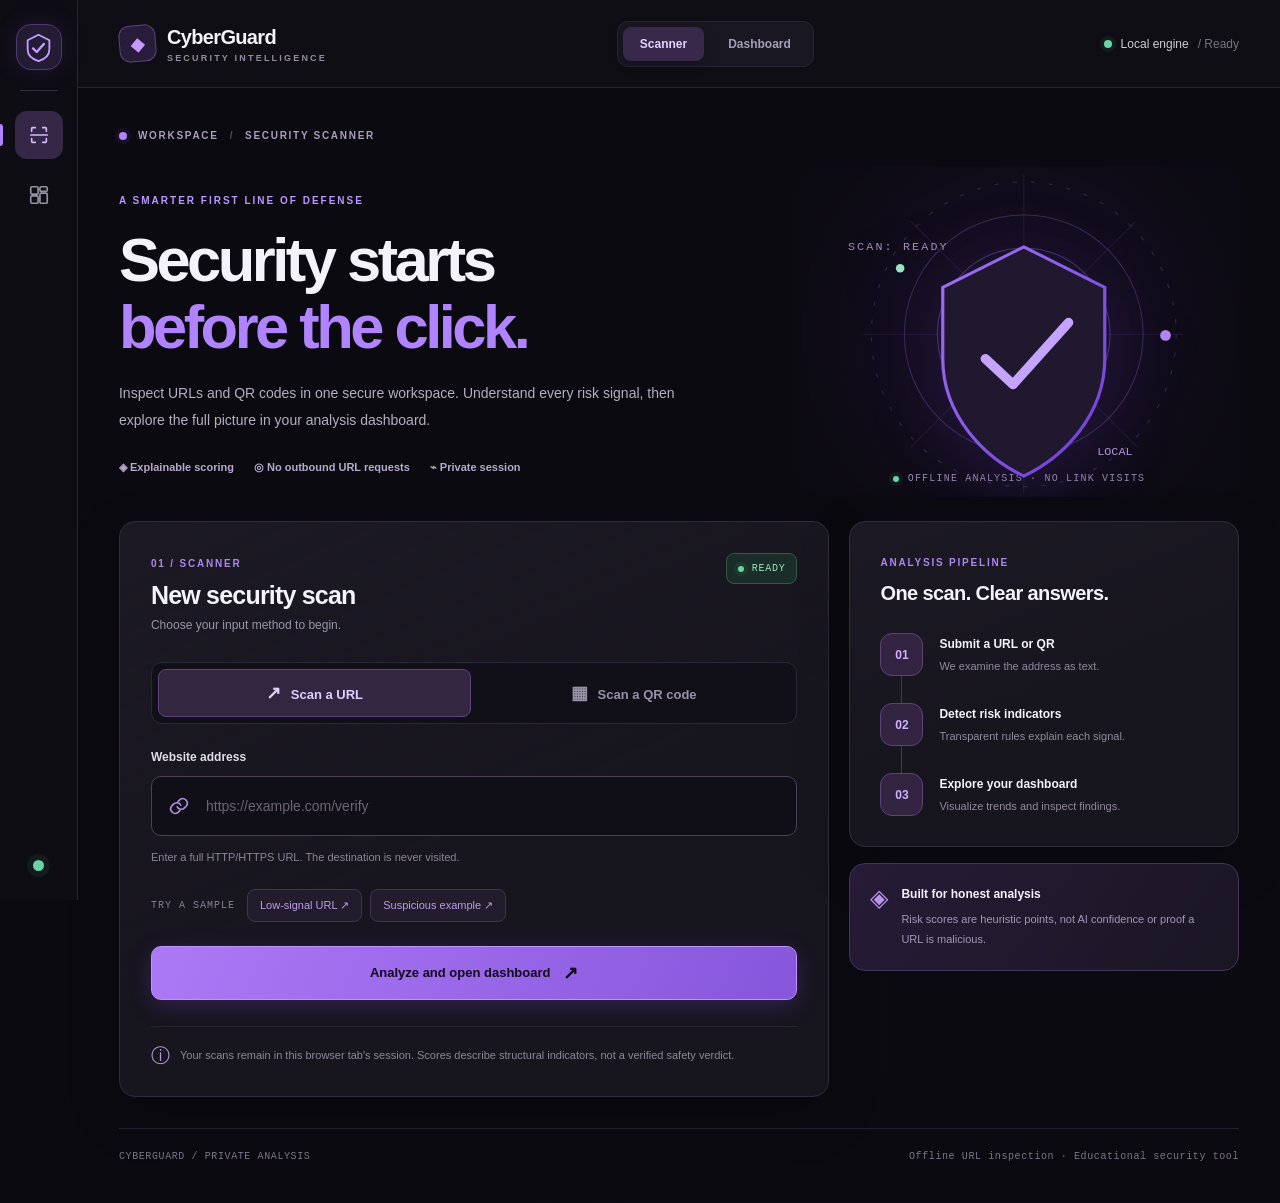
==== commit 6ac218cc: "feat: apply UI/UX Pro Max guidance to separate security dashboard" ====
--- a/templates/index.html
+++ b/templates/index.html
@@ -10,6 +10,7 @@
   <script src="/static/app.js" defer></script>
 </head>
 <body data-page="scanner">
+  <a href="#scannerMain" class="skip-link">Skip to scanner</a>
   <div class="application">
     <aside class="rail" aria-label="Primary navigation">
       <a class="rail-logo" href="/" aria-label="CyberGuard home"><svg viewBox="0 0 32 32" fill="none" aria-hidden="true"><path d="m16 2 12 6v10c0 7-5 11-12 13C9 29 4 25 4 18V8L16 2Z" stroke="currentColor" stroke-width="2"/><path d="m10 17 4 4 8-9" stroke="currentColor" stroke-width="2.5" stroke-linecap="round" stroke-linejoin="round"/></svg></a>
@@ -25,14 +26,14 @@
       <header class="app-header">
         <div class="identity"><span class="identity-icon">◆</span><span><strong>CyberGuard</strong><small>SECURITY INTELLIGENCE</small></span></div>
         <div class="header-tabs"><a href="/" class="header-tab selected" aria-current="page">Scanner</a><a href="/dashboard" class="header-tab">Dashboard</a></div>
-        <div class="system-chip"><span class="green-dot"></span> Local engine <span class="chip-dim">/ Online</span></div>
+        <div class="system-chip"><span class="green-dot"></span> Local engine <span class="chip-dim">/ Ready</span></div>
       </header>
 
-      <main class="scan-main">
+      <main class="scan-main" id="scannerMain">
         <div class="scan-breadcrumb"><span class="purple-dot"></span> WORKSPACE <span class="crumb-sep">/</span> SECURITY SCANNER</div>
         <section class="scan-intro">
           <div class="intro-copy"><span class="overline">A SMARTER FIRST LINE OF DEFENSE</span><h1>Security starts <br> <span>before the click.</span></h1><p>Inspect URLs and QR codes in one secure workspace. Understand every risk signal, then explore the full picture in your analysis dashboard.</p><div class="intro-tags"><span>◈ Explainable scoring</span><span>◎ No outbound URL requests</span><span>⌁ Private session</span></div></div>
-          <div class="security-art" aria-hidden="true"><div class="art-glow"></div><svg viewBox="0 0 380 310" class="security-svg" fill="none"><defs><linearGradient id="shieldBorder" x1="30" y1="35" x2="340" y2="270" gradientUnits="userSpaceOnUse"><stop stop-color="#b586ff"/><stop offset="1" stop-color="#6334ce"/></linearGradient></defs><circle cx="194" cy="157" r="143" stroke="#6e529d" stroke-dasharray="4 13" opacity=".38"/><circle cx="194" cy="157" r="112" stroke="#7952af" opacity=".4"/><circle cx="194" cy="157" r="81" stroke="#7952af" opacity=".5"/><path d="M43 157h300M194 7v300M88 51l213 212M299 51 88 263" stroke="#74519f" opacity=".18"/><path d="m194 75 76 38v67c0 54-40 93-76 110-36-17-76-56-76-110v-67l76-38Z" fill="#20182f" stroke="url(#shieldBorder)" stroke-width="3"/><path d="m158 180 26 24 52-58" stroke="#c5a4ff" stroke-width="9" stroke-linecap="round" stroke-linejoin="round"/><circle cx="327" cy="158" r="5" fill="#b083f7"/><circle cx="78" cy="95" r="4" fill="#9be4c3"/><text x="29" y="78" fill="#a28cbe" font-size="11" letter-spacing="2" font-family="monospace">SCAN: READY</text><text x="263" y="270" fill="#b095da" font-size="11" font-family="monospace">LOCAL</text></svg><div class="art-bottom"><span class="green-dot"></span> ENCRYPTED INTERFACE · NO LINK VISITS</div></div>
+          <div class="security-art" aria-hidden="true"><div class="art-glow"></div><svg viewBox="0 0 380 310" class="security-svg" fill="none"><defs><linearGradient id="shieldBorder" x1="30" y1="35" x2="340" y2="270" gradientUnits="userSpaceOnUse"><stop stop-color="#b586ff"/><stop offset="1" stop-color="#6334ce"/></linearGradient></defs><circle cx="194" cy="157" r="143" stroke="#6e529d" stroke-dasharray="4 13" opacity=".38"/><circle cx="194" cy="157" r="112" stroke="#7952af" opacity=".4"/><circle cx="194" cy="157" r="81" stroke="#7952af" opacity=".5"/><path d="M43 157h300M194 7v300M88 51l213 212M299 51 88 263" stroke="#74519f" opacity=".18"/><path d="m194 75 76 38v67c0 54-40 93-76 110-36-17-76-56-76-110v-67l76-38Z" fill="#20182f" stroke="url(#shieldBorder)" stroke-width="3"/><path d="m158 180 26 24 52-58" stroke="#c5a4ff" stroke-width="9" stroke-linecap="round" stroke-linejoin="round"/><circle cx="327" cy="158" r="5" fill="#b083f7"/><circle cx="78" cy="95" r="4" fill="#9be4c3"/><text x="29" y="78" fill="#a28cbe" font-size="11" letter-spacing="2" font-family="monospace">SCAN: READY</text><text x="263" y="270" fill="#b095da" font-size="11" font-family="monospace">LOCAL</text></svg><div class="art-bottom"><span class="green-dot"></span> OFFLINE ANALYSIS · NO LINK VISITS</div></div>
         </section>
 
         <div class="scan-workspace">
--- a/static/styles.css
+++ b/static/styles.css
@@ -10,3 +10,192 @@
 @media(max-width:680px){.application{grid-template-columns:1fr}.rail{position:fixed;bottom:0;left:0;right:0;top:auto;height:61px;flex-direction:row;justify-content:center;gap:5px;border-right:0;border-top:1px solid var(--stroke);background:rgba(17,15,24,.97)}.rail-logo,.rail-divider,.rail-bottom{display:none}.rail-nav{display:flex;width:auto;gap:12px}.rail-link{width:56px;height:52px}.rail-link.active::before{left:16px;top:auto;bottom:-4px;width:24px;height:3px;border-radius:3px}.app-header{height:70px;padding:0 16px}.identity-icon{width:30px;height:30px;font-size:15px}.identity strong{font-size:16px}.identity small{font-size:7px;letter-spacing:1px}.header-tabs{padding:3px}.header-tab{padding:8px 10px;font-size:11px}.system-chip{display:none}.scan-main,.dashboard-main{padding:26px 16px 74px}.scan-intro{grid-template-columns:1fr;margin-top:23px;min-height:auto}.scan-intro h1{font-size:clamp(40px,11vw,58px);letter-spacing:-2px}.scan-intro p{font-size:12px}.security-art{display:none}.intro-tags{gap:9px;margin-top:19px;font-size:10px}.intro-tags span{border:1px solid #3e304f;padding:7px 9px;border-radius:6px}.scan-workspace{margin-top:27px}.scan-card{padding:21px}.surface-top h2{font-size:21px}.soft-status{font-size:9px}.scan-side{grid-template-columns:1fr}.steps-card{padding:23px}.pipeline{gap:18px}.dashboard-intro{align-items:start}.dashboard-intro h1{font-size:31px}.dashboard-intro p{font-size:11px;line-height:1.5}.dashboard-new{padding:9px 12px;min-height:38px;font-size:11px}.dashboard-note{flex-wrap:wrap;font-size:10px;line-height:1.6}.note-link{margin-left:0}.metrics-grid{grid-template-columns:repeat(2,minmax(0,1fr));gap:10px}.metric-widget{padding:16px}.metric-number{font-size:31px;letter-spacing:-1px}.metric-foot{font-size:9px}.widget-eyebrow{font-size:9px;letter-spacing:.7px}.analytics-grid{gap:12px;margin-top:12px}.widget{padding:18px}.widget-heading h2{font-size:17px}.widget-badge{font-size:8px}.activity-actions{flex-direction:column;align-items:end}.chart-area{height:230px}.assessment-upper{gap:14px}.mini-gauge{height:113px;width:113px;flex-basis:113px;padding:9px}.mini-gauge strong{font-size:30px}.assessment-copy h3{font-size:14px}.assessment-copy p{font-size:10px}.site-footer{flex-direction:column;gap:7px;font-size:9px}.dashboard-disclaimer{padding:15px}}
 @media(max-width:380px){.metrics-grid{gap:8px}.metric-widget{padding:13px}.metric-number{font-size:27px}.identity small{display:none}.scan-intro h1{font-size:39px}.intro-tags{gap:5px}.input-tab{font-size:11px}.dashboard-new{padding:9px 10px}.assessment-upper{flex-direction:column;align-items:start}}
 @media(prefers-reduced-motion:reduce){*,*::before,*::after{scroll-behavior:auto!important;transition:none!important;animation:none!important}}
+
+/* ==============================================================
+   UI/UX Pro Max applied design: CYBERGUARD / OPERATIONS DASHBOARD
+   User-directed charcoal + violet palette; scans are NOT live feeds.
+   ================================================================ */
+:root {
+  --pro-bg: #101015;
+  --pro-shell: #14141a;
+  --pro-card: #1b1a23;
+  --pro-elevated: #21202a;
+  --pro-edge: #383240;
+  --pro-text: #f5f2fc;
+  --pro-muted: #b6afc5;
+  --pro-purple: #b989ff;
+  --pro-high: #ff7582;
+  --pro-amber: #f8c86c;
+  --pro-low: #69d5a7;
+}
+body[data-page="dashboard"] {
+  background:var(--pro-bg);
+  color:var(--pro-text);
+  font-size: 15px;
+  line-height: 1.5;
+}
+body[data-page="dashboard"] .application { background:var(--pro-bg); }
+body[data-page="dashboard"] .rail {background:var(--pro-shell);border-color:#29242f;}
+body[data-page="dashboard"] .rail-logo { color:var(--pro-purple); }
+body[data-page="dashboard"] .rail-link {min-width:44px;min-height:44px;color:#aca4b8;}
+body[data-page="dashboard"] .rail-link.active {background:rgba(185,137,255,.14);color:#d7c0ff;}
+body[data-page="dashboard"] .app-header {background:#15141b;border-bottom:1px solid var(--pro-edge);}
+body[data-page="dashboard"] .identity-icon {color:var(--pro-purple);}
+body[data-page="dashboard"] .identity-suffix {color:#bfb1d2;font-size:.86em;font-weight:500;}
+body[data-page="dashboard"] .header-tab {min-height:44px;display:inline-flex;align-items:center;}
+body[data-page="dashboard"] .header-tab.selected {color:#d8c0ff;}
+body[data-page="dashboard"] .system-chip {color:#ddf3e6;}
+body[data-page="dashboard"] a:focus-visible,
+body[data-page="dashboard"] button:focus-visible,
+body[data-page="scanner"] a:focus-visible,
+body[data-page="scanner"] button:focus-visible,
+body[data-page="scanner"] input:focus-visible {outline:3px solid #d7b8ff;outline-offset:3px;}
+.skip-link {position:absolute;left:12px;top:-80px;z-index:200;background:#f6ecff;color:#1d1331;padding:13px 18px;border-radius:9px;}
+.skip-link:focus {top:12px;}
+.command-main {padding:32px clamp(18px,2.7vw,48px) 42px;min-width:0;max-width:1750px;margin:0 auto;}
+.command-intro {display:flex;align-items:end;justify-content:space-between;gap:22px;margin-bottom:24px;}
+.command-intro h1 {margin:7px 0 4px;font-size:clamp(29px,2.65vw,41px);font-weight:760;line-height:1.18;letter-spacing:-1.45px;}
+.command-intro h1 span {color:var(--pro-purple);}
+.command-intro p {max-width:720px;color:var(--pro-muted);font-size:13px;line-height:1.6;margin:9px 0 0;}
+.command-intro .scan-breadcrumb {font-size:11px;color:#b0a5c2;letter-spacing:1.3px;}
+.command-scan-cta {display:inline-flex;align-items:center;justify-content:center;gap:10px;min-height:46px;padding:0 18px;border-radius:10px;border:1px solid #a57ad6;background:linear-gradient(120deg,#6e3db5,#9b5cea);color:white;font-size:13px;font-weight:800;box-shadow:0 5px 24px #8b4dc52e;white-space:nowrap;text-decoration:none;transition:filter .18s ease,background .18s ease;}
+.command-scan-cta svg {width:17px;height:17px;}
+.command-scan-cta:hover {filter:brightness(1.12);}
+.command-privacy {display:flex;align-items:center;gap:10px;background:#1b1923;border:1px solid #373042;padding:12px 16px;border-radius:11px;color:var(--pro-muted);font-size:12px;margin-bottom:16px;flex-wrap:wrap;}
+.command-privacy strong {color:#d9f4df;white-space:nowrap;}
+.command-privacy .green-dot{flex:0 0 7px;}
+.command-local-tag {margin-left:auto;color:#c7b0df;background:#272132;border:1px solid #4e3a62;border-radius:5px;padding:5px 8px;font-size:10px;letter-spacing:1px;font-weight:750;}
+.command-grid {display:grid;grid-template-columns:minmax(205px,.86fr) minmax(0,2.35fr) minmax(225px,1fr);gap:14px;align-items:start;}
+.command-col {display:grid;gap:14px;min-width:0;}
+.ops-panel {min-width:0;background:var(--pro-card);border:1px solid var(--pro-edge);border-radius:14px;padding:17px;box-shadow:0 5px 24px rgba(0,0,0,.08);}
+.ops-panel-heading {display:flex;align-items:center;justify-content:space-between;gap:12px;padding-bottom:13px;border-bottom:1px solid #34303b;margin-bottom:13px;}
+.ops-panel-heading h2 {display:flex;align-items:center;gap:8px;margin:0;color:#f1ebfc;font-size:13px;font-weight:730;line-height:1.4;}
+.heading-icon {color:var(--pro-purple);font-size:19px;line-height:1;}
+.panel-more {color:#b2a1ca;font-size:20px;line-height:1;}
+.panel-mini-label, .subhead-tag {font-size:10px;letter-spacing:.7px;color:#bdaace;background:#292333;padding:5px 8px;border-radius:5px;font-weight:700;}
+.subhead-tag {font-size:9px;margin-left:7px;}
+.ops-hint {margin:0 0 13px;color:var(--pro-muted);font-size:12px;line-height:1.5;}
+.severity-list {display:grid;gap:9px;}
+.severity-card {padding:14px 14px 12px;background:#1a1920;border:1px solid #34313c;border-radius:10px;min-width:0;}
+.severity-card>div {display:flex;align-items:center;gap:8px;font-size:12px;color:#e5dbea;}
+.severity-card .severity-mark {width:7px;height:7px;border-radius:2px;background:var(--pro-high);}
+.severity-elevated .severity-mark {background:var(--pro-amber)}
+.severity-low .severity-mark {background:var(--pro-low)}
+.severity-card strong {display:block;font-size:29px;line-height:1.25;margin:7px 0 2px;color:var(--pro-text);font-weight:770;letter-spacing:-.6px;}
+.severity-card small {font-size:11px;color:#aca3ba;}
+.incident-feed {display:grid;gap:2px;}
+.incident-item {padding:11px 1px;display:grid;grid-template-columns:7px minmax(0,1fr) auto;gap:10px;align-items:center;border-bottom:1px solid #312c37;}
+.incident-item:last-child {border-bottom:none;}
+.incident-level {width:7px;height:7px;border-radius:50%;background:var(--pro-low);}
+.incident-level.high {background:var(--pro-high)}
+.incident-level.elevated {background:var(--pro-amber)}
+.incident-main {min-width:0;}
+.incident-main strong {display:block;font-size:12px;color:#efecf7;overflow-wrap:anywhere;font-weight:700;}
+.incident-main small {font-size:11px;color:var(--pro-muted);}
+.incident-score {font-size:12px;font-weight:800;color:#d9c2ef;}
+.incidents-empty {color:var(--pro-muted);font-size:12px;padding:16px 0;line-height:1.5;}
+.soft-link {display:flex;justify-content:space-between;align-items:center;min-height:44px;margin-top:8px;color:#d2afff;font-size:12px;font-weight:700;text-decoration:none;}
+.soft-link:hover {color:#f0e4ff;}
+.analysis-pair {display:grid;grid-template-columns:1fr 1fr;gap:13px;min-width:0;}
+.chart-cell {min-width:0;background:#191821;border-radius:10px;border:1px solid #34303e;padding:16px 14px 13px;}
+.chart-cell-title {display:flex;align-items:baseline;justify-content:space-between;gap:9px;flex-wrap:wrap;}
+.chart-cell-title h3 {font-size:13px;font-weight:750;color:#efebf5;margin:0;}
+.chart-cell-title span {color:#b4a7c1;font-size:11px;}
+.compact-chart-area {height:205px;position:relative;margin:10px -1px 0;}
+.compact-chart-area svg {height:100%;width:100%;display:block;}
+.chart-cell-empty {position:absolute;inset:0;display:grid;place-items:center;text-align:center;margin:0;padding:30px;color:#c6b6d5;font-size:12px;line-height:1.5;}
+.compact-legend {display:flex;gap:12px;flex-wrap:wrap;align-items:center;color:#d0c6d9;font-size:11px;margin-top:7px;}
+.compact-legend>span {display:inline-flex;align-items:center;gap:5px;}
+.mini-swatch {display:inline-block;width:7px;height:7px;border-radius:2px;background:var(--pro-purple);}
+.mini-swatch.red {background:var(--pro-high);}
+.mini-swatch.amber {background:var(--pro-amber);}
+.mini-swatch.mint {background:var(--pro-low);}
+.mini-swatch.violet {background:var(--pro-purple);}
+.legend-right {margin-left:auto;}
+.ops-panel.assessment-widget .assessment-upper {margin:16px 0;align-items:center;flex-direction:row;gap:23px;}
+.ops-panel.assessment-widget .mini-gauge {width:130px;height:130px;flex:0 0 130px;}
+.ops-panel.assessment-widget .mini-gauge>div {background:#211a2a;}
+.ops-panel.assessment-widget .mini-gauge strong {font-size:39px;}
+.ops-panel.assessment-widget .mini-gauge small {font-size:9px;letter-spacing:.7px;}
+.ops-panel.assessment-widget .assessment-copy h3 {font-size:17px;line-height:1.3;margin:10px 0 6px;}
+.ops-panel.assessment-widget .assessment-copy p {font-size:12px;line-height:1.65;color:#c1b5cf;}
+.ops-panel.assessment-widget .assessment-bottom {border-color:#39303f;}
+.ops-panel.assessment-widget .outline-action {min-height:44px;width:auto;padding:9px 17px;}
+.assess-empty {padding:25px 8px;color:#c2b4cf;font-size:13px;line-height:1.65;}
+.assess-empty a {color:#d9b9ff;}
+.ops-panel.signals-widget .signal-bars {gap:12px;}
+.ops-panel.signals-widget .signal-entry {grid-template-columns:minmax(0,1fr) 35px;row-gap:5px;}
+.ops-panel.signals-widget .signal-label {font-size:12px;}
+.ops-panel.signals-widget .signal-track {height:6px;background:#34303e;}
+.ops-panel.signals-widget .signal-fill {background:linear-gradient(90deg,#7d58c6,#c5a0ff);}
+.ops-panel.signals-widget .widget-empty {text-align:left;padding:14px 0;color:#bbacc9;}
+.ops-panel.distribution-widget .donut-area {height:202px;}
+.ops-panel.distribution-widget .donut-area svg {width:192px;height:192px;}
+.ops-panel.distribution-widget .donut-track {stroke:#393040;}
+.ops-panel.distribution-widget .donut-middle strong {font-size:37px;}
+.ops-panel.distribution-widget .severity-legend>div {padding:9px 0;align-items:center;}
+.ops-panel.distribution-widget .severity-legend>div span {font-size:12px;}
+.ops-panel.distribution-widget .severity-legend small {color:#a69aaf;font-size:11px;}
+.snapshot-items {display:grid;gap:0;}
+.snapshot-items>div {display:flex;align-items:center;justify-content:space-between;gap:8px;border-bottom:1px solid #34303e;padding:11px 0;}
+.snapshot-items>div:last-child {border-bottom:none;}
+.snapshot-items span {font-size:12px;color:#bfb3cc;}
+.snapshot-items strong {font-size:18px;line-height:1.2;font-weight:770;color:#eee7fc;}
+.snapshot-items strong small {font-size:11px;color:#afa2bc;}
+.engine-panel p {display:flex;align-items:center;gap:9px;font-size:11px;color:#c5bbd0;line-height:1.5;margin:12px 0;}
+.engine-panel p:last-child {margin-bottom:0;}
+.engine-dot {width:7px;height:7px;border-radius:3px;background:#b28ae6;flex:0 0 7px;}
+.ops-panel.activity-widget {margin-top:15px;}
+.ops-panel.activity-widget .activity-actions {flex-direction:row;align-items:center;}
+.ops-panel.activity-widget .outline-action {min-height:44px;}
+.ops-panel.activity-widget .table-scroll {margin-top:0;}
+.ops-panel.activity-widget .activity-table th {color:#c3b8d0;border-color:#39303f;font-size:11px;}
+.ops-panel.activity-widget .activity-table td {color:#ded5e7;font-size:12px;}
+.ops-panel.activity-widget .table-button {min-height:38px;min-width:65px;}
+.footer-disclaimer {border:1px solid #3a3147;border-radius:9px;padding:14px 16px;color:#c0b4d0;background:#211b2a;font-size:12px;line-height:1.6;margin:15px 0 0;}
+/* Never hide semantic state with display styles overriding HTML's hidden attribute. */
+body[data-page="dashboard"] [hidden], body[data-page="scanner"] [hidden] {display:none!important;}
+@media(max-width:1340px){
+  .command-grid {grid-template-columns:minmax(185px,.85fr) minmax(0,1.8fr) minmax(205px,.88fr);gap:11px;}
+  .ops-panel {padding:14px;}
+  .analysis-pair {grid-template-columns:1fr;}
+  .compact-chart-area {height:180px;}
+}
+@media(max-width:1050px){
+  .command-grid {grid-template-columns:minmax(0,1fr) minmax(0,2fr);}
+  .command-right {grid-column:1/-1;grid-template-columns:repeat(3,minmax(0,1fr));}
+  .analysis-pair {grid-template-columns:1fr 1fr;}
+  .ops-panel.distribution-widget .donut-area {height:165px;}
+}
+@media(max-width:770px){
+  .command-main {padding:24px 18px 75px;}
+  .command-grid {grid-template-columns:1fr;}
+  .command-left {grid-template-columns:1fr 1fr;}
+  .command-right {grid-column:auto;grid-template-columns:1fr 1fr;}
+  .engine-panel {grid-column:1/-1;}
+  .command-intro {align-items:start;}
+  .command-local-tag {display:none;}
+}
+@media(max-width:580px){
+  .command-main {padding:22px 16px 80px;}
+  .command-intro {align-items:stretch;flex-direction:column;}
+  .command-intro h1 {font-size:30px;}
+  .command-scan-cta {align-self:flex-start;}
+  .command-left,.command-right,.analysis-pair {grid-template-columns:1fr;}
+  .severity-list {grid-template-columns:repeat(3,minmax(0,1fr));}
+  .severity-card {padding:10px 8px;}
+  .severity-card>div {font-size:10px;}
+  .severity-card small {font-size:10px;}
+  .severity-card strong {font-size:25px;}
+  .incident-feed {grid-template-columns:1fr;}
+  .command-privacy {font-size:11px;}
+  .compact-chart-area {height:215px;}
+  .ops-panel.assessment-widget .assessment-upper {flex-direction:column;align-items:flex-start;}
+}
+@media(prefers-reduced-motion:reduce){.command-scan-cta{transition:none!important;}}
+/* Reset legacy chart-card grid spans inside the new layout grid. */
+.command-col {grid-template-columns:minmax(0,1fr);}
+.command-col>.ops-panel {grid-column:auto;min-width:0;}
+@media(min-width:581px) and (max-width:1050px){.command-right {grid-template-columns:repeat(3,minmax(0,1fr));}}
+@media(min-width:581px) and (max-width:770px){.command-left {grid-template-columns:repeat(2,minmax(0,1fr));}.command-right {grid-template-columns:repeat(2,minmax(0,1fr));}.engine-panel{grid-column:1/-1!important;}}
+@media(max-width:580px){.command-left,.command-right {grid-template-columns:1fr;}}
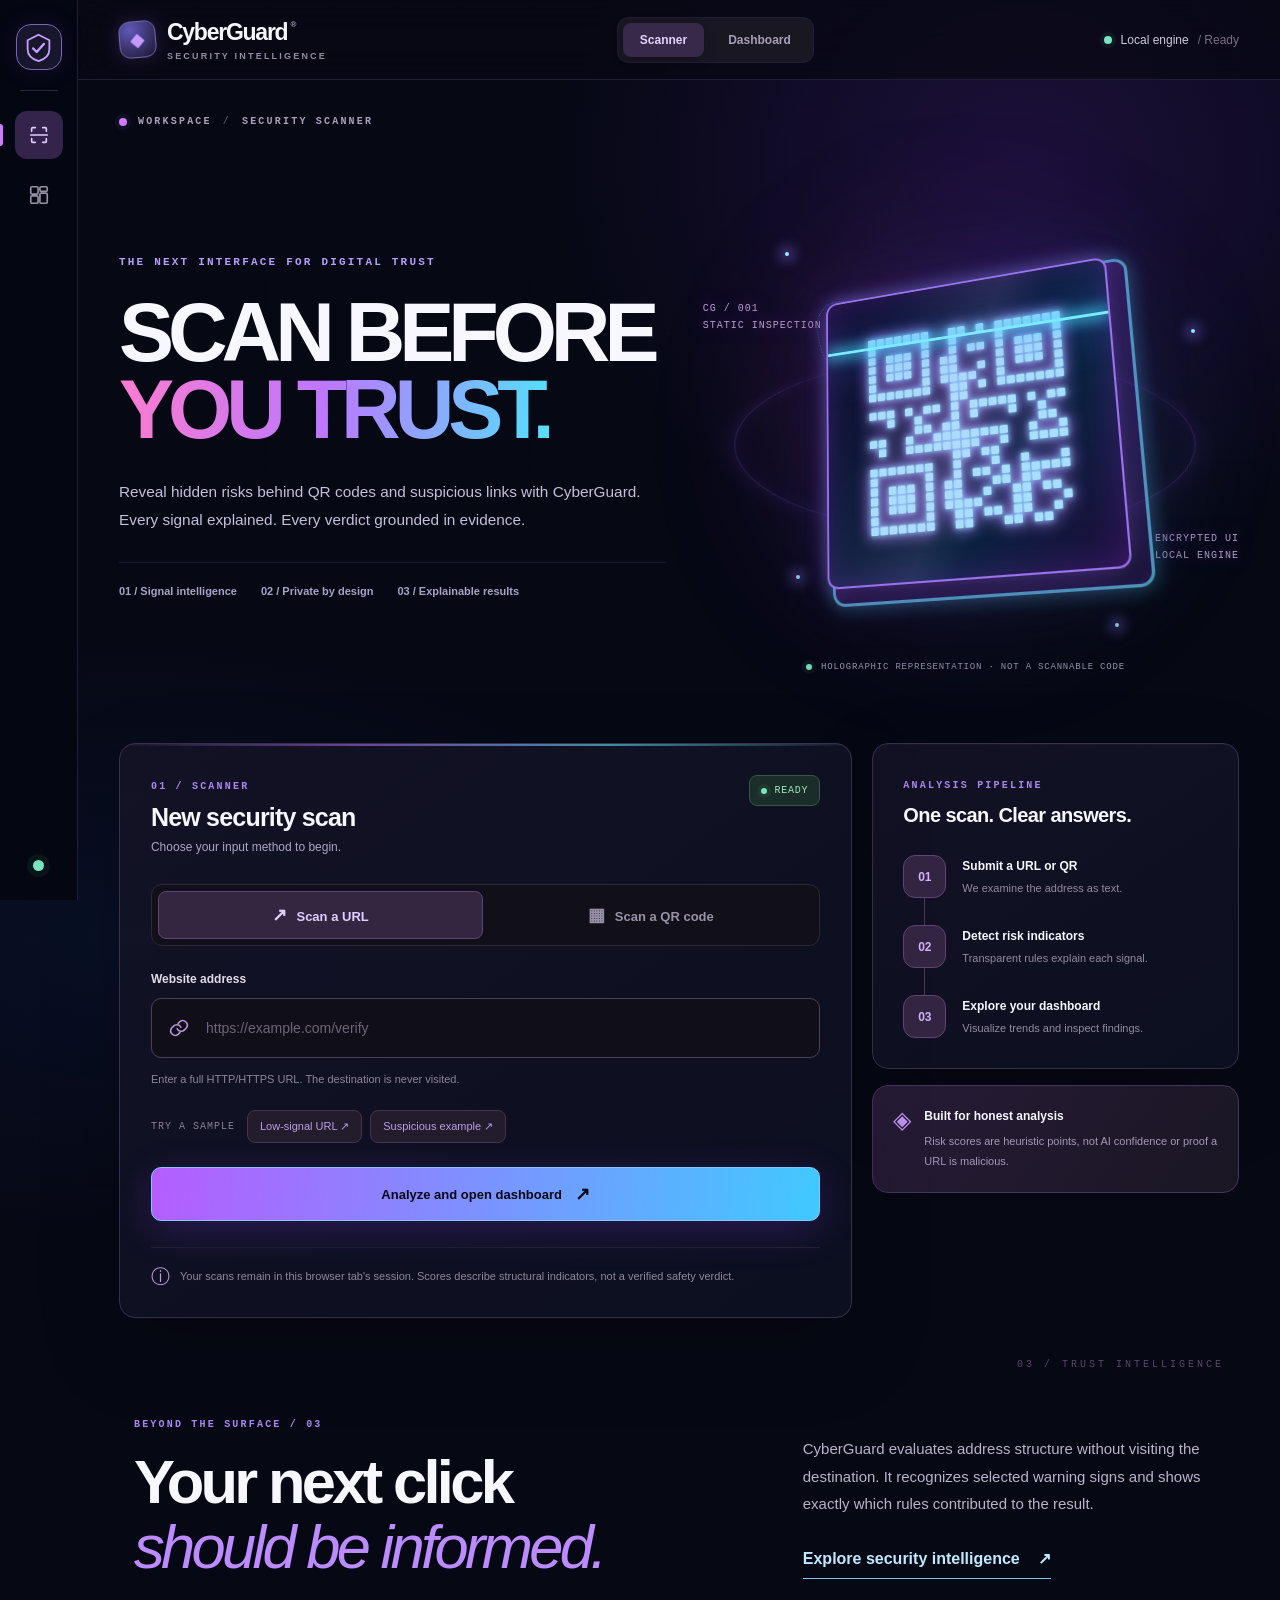
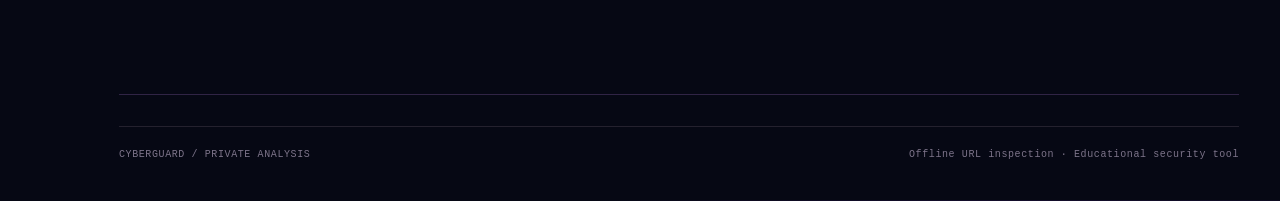
==== commit d9790812: "feat: cinematic QR hologram scanner and refined security dashboard" ====
--- a/templates/index.html
+++ b/templates/index.html
@@ -10,6 +10,13 @@
   <script src="/static/app.js" defer></script>
 </head>
 <body data-page="scanner">
+  <div id="scanTransition" class="scan-transition" role="dialog" aria-modal="true" aria-labelledby="transitionTitle" aria-describedby="transitionDescription" hidden>
+    <canvas id="particleField" class="particle-field" aria-hidden="true"></canvas>
+    <div class="transition-grid" aria-hidden="true"></div>
+    <div class="transition-top"><span class="transition-brand"><span class="transition-logo">✦</span> CyberGuard<span class="transition-muted"> / ANALYSIS</span></span><span class="transition-secure"><span class="transition-green"></span> LOCAL ENGINE</span></div>
+    <div class="transition-content"><div class="transition-kicker"><span class="transition-spark"></span> SECURITY ANALYSIS IN PROGRESS</div><h2 id="transitionTitle">Tracing the <em>unseen.</em></h2><p id="transitionDescription">Inspecting structural URL indicators locally. The destination is never opened.</p><div class="transition-orbit-label" aria-hidden="true">SIGNAL FIELD // PATTERN RECONSTRUCTION</div><div class="transition-bottom"><span id="scanPhase" role="status">Evaluating indicators…</span><span class="transition-live">LIVE ASSESSMENT</span></div><div class="transition-progress" aria-hidden="true"><span></span></div><button id="cancelScan" type="button" class="transition-cancel">Cancel scan <span aria-hidden="true">×</span></button></div>
+    <div class="transition-footer"><span>NO OUTBOUND URL REQUESTS</span><span>HEURISTIC RISK ANALYSIS, NOT AI CONFIDENCE</span></div>
+  </div>
   <a href="#scannerMain" class="skip-link">Skip to scanner</a>
   <div class="application">
     <aside class="rail" aria-label="Primary navigation">
@@ -32,11 +39,20 @@
       <main class="scan-main" id="scannerMain">
         <div class="scan-breadcrumb"><span class="purple-dot"></span> WORKSPACE <span class="crumb-sep">/</span> SECURITY SCANNER</div>
         <section class="scan-intro">
-          <div class="intro-copy"><span class="overline">A SMARTER FIRST LINE OF DEFENSE</span><h1>Security starts <br> <span>before the click.</span></h1><p>Inspect URLs and QR codes in one secure workspace. Understand every risk signal, then explore the full picture in your analysis dashboard.</p><div class="intro-tags"><span>◈ Explainable scoring</span><span>◎ No outbound URL requests</span><span>⌁ Private session</span></div></div>
-          <div class="security-art" aria-hidden="true"><div class="art-glow"></div><svg viewBox="0 0 380 310" class="security-svg" fill="none"><defs><linearGradient id="shieldBorder" x1="30" y1="35" x2="340" y2="270" gradientUnits="userSpaceOnUse"><stop stop-color="#b586ff"/><stop offset="1" stop-color="#6334ce"/></linearGradient></defs><circle cx="194" cy="157" r="143" stroke="#6e529d" stroke-dasharray="4 13" opacity=".38"/><circle cx="194" cy="157" r="112" stroke="#7952af" opacity=".4"/><circle cx="194" cy="157" r="81" stroke="#7952af" opacity=".5"/><path d="M43 157h300M194 7v300M88 51l213 212M299 51 88 263" stroke="#74519f" opacity=".18"/><path d="m194 75 76 38v67c0 54-40 93-76 110-36-17-76-56-76-110v-67l76-38Z" fill="#20182f" stroke="url(#shieldBorder)" stroke-width="3"/><path d="m158 180 26 24 52-58" stroke="#c5a4ff" stroke-width="9" stroke-linecap="round" stroke-linejoin="round"/><circle cx="327" cy="158" r="5" fill="#b083f7"/><circle cx="78" cy="95" r="4" fill="#9be4c3"/><text x="29" y="78" fill="#a28cbe" font-size="11" letter-spacing="2" font-family="monospace">SCAN: READY</text><text x="263" y="270" fill="#b095da" font-size="11" font-family="monospace">LOCAL</text></svg><div class="art-bottom"><span class="green-dot"></span> OFFLINE ANALYSIS · NO LINK VISITS</div></div>
+          <div class="intro-copy"><span class="overline">THE NEXT INTERFACE FOR DIGITAL TRUST</span><h1>SCAN BEFORE<br><span>YOU TRUST.</span></h1><p>Reveal hidden risks behind QR codes and suspicious links with CyberGuard. Every signal explained. Every verdict grounded in evidence.</p><div class="intro-tags"><span>01 / Signal intelligence</span><span>02 / Private by design</span><span>03 / Explainable results</span></div></div>
+          <div class="security-art hologram-stage" aria-label="Decorative glowing QR inspired hologram" role="img">
+ <div class="holo-ambient" aria-hidden="true"></div>
+ <div class="holo-orbit holo-orbit-a" aria-hidden="true"></div><div class="holo-orbit holo-orbit-b" aria-hidden="true"></div>
+ <div class="holo-particle p1" aria-hidden="true"></div><div class="holo-particle p2" aria-hidden="true"></div><div class="holo-particle p3" aria-hidden="true"></div><div class="holo-particle p4" aria-hidden="true"></div>
+ <div class="holo-tilt" aria-hidden="true"><div class="holo-qr-edge"></div><div class="holo-qr-surface">
+ <svg class="holo-code" viewBox="-1 -1 23 23" fill="none" xmlns="http://www.w3.org/2000/svg" aria-hidden="true"><g fill="currentColor"><rect x="0" y="0" width=".84" height=".84" rx=".12"/><rect x="1" y="0" width=".84" height=".84" rx=".12"/><rect x="2" y="0" width=".84" height=".84" rx=".12"/><rect x="3" y="0" width=".84" height=".84" rx=".12"/><rect x="4" y="0" width=".84" height=".84" rx=".12"/><rect x="5" y="0" width=".84" height=".84" rx=".12"/><rect x="6" y="0" width=".84" height=".84" rx=".12"/><rect x="0" y="1" width=".84" height=".84" rx=".12"/><rect x="6" y="1" width=".84" height=".84" rx=".12"/><rect x="0" y="2" width=".84" height=".84" rx=".12"/><rect x="2" y="2" width=".84" height=".84" rx=".12"/><rect x="3" y="2" width=".84" height=".84" rx=".12"/><rect x="4" y="2" width=".84" height=".84" rx=".12"/><rect x="6" y="2" width=".84" height=".84" rx=".12"/><rect x="0" y="3" width=".84" height=".84" rx=".12"/><rect x="2" y="3" width=".84" height=".84" rx=".12"/><rect x="3" y="3" width=".84" height=".84" rx=".12"/><rect x="4" y="3" width=".84" height=".84" rx=".12"/><rect x="6" y="3" width=".84" height=".84" rx=".12"/><rect x="0" y="4" width=".84" height=".84" rx=".12"/><rect x="2" y="4" width=".84" height=".84" rx=".12"/><rect x="3" y="4" width=".84" height=".84" rx=".12"/><rect x="4" y="4" width=".84" height=".84" rx=".12"/><rect x="6" y="4" width=".84" height=".84" rx=".12"/><rect x="0" y="5" width=".84" height=".84" rx=".12"/><rect x="6" y="5" width=".84" height=".84" rx=".12"/><rect x="0" y="6" width=".84" height=".84" rx=".12"/><rect x="1" y="6" width=".84" height=".84" rx=".12"/><rect x="2" y="6" width=".84" height=".84" rx=".12"/><rect x="3" y="6" width=".84" height=".84" rx=".12"/><rect x="4" y="6" width=".84" height=".84" rx=".12"/><rect x="5" y="6" width=".84" height=".84" rx=".12"/><rect x="6" y="6" width=".84" height=".84" rx=".12"/><rect x="14" y="0" width=".84" height=".84" rx=".12"/><rect x="15" y="0" width=".84" height=".84" rx=".12"/><rect x="16" y="0" width=".84" height=".84" rx=".12"/><rect x="17" y="0" width=".84" height=".84" rx=".12"/><rect x="18" y="0" width=".84" height=".84" rx=".12"/><rect x="19" y="0" width=".84" height=".84" rx=".12"/><rect x="20" y="0" width=".84" height=".84" rx=".12"/><rect x="14" y="1" width=".84" height=".84" rx=".12"/><rect x="20" y="1" width=".84" height=".84" rx=".12"/><rect x="14" y="2" width=".84" height=".84" rx=".12"/><rect x="16" y="2" width=".84" height=".84" rx=".12"/><rect x="17" y="2" width=".84" height=".84" rx=".12"/><rect x="18" y="2" width=".84" height=".84" rx=".12"/><rect x="20" y="2" width=".84" height=".84" rx=".12"/><rect x="14" y="3" width=".84" height=".84" rx=".12"/><rect x="16" y="3" width=".84" height=".84" rx=".12"/><rect x="17" y="3" width=".84" height=".84" rx=".12"/><rect x="18" y="3" width=".84" height=".84" rx=".12"/><rect x="20" y="3" width=".84" height=".84" rx=".12"/><rect x="14" y="4" width=".84" height=".84" rx=".12"/><rect x="16" y="4" width=".84" height=".84" rx=".12"/><rect x="17" y="4" width=".84" height=".84" rx=".12"/><rect x="18" y="4" width=".84" height=".84" rx=".12"/><rect x="20" y="4" width=".84" height=".84" rx=".12"/><rect x="14" y="5" width=".84" height=".84" rx=".12"/><rect x="20" y="5" width=".84" height=".84" rx=".12"/><rect x="14" y="6" width=".84" height=".84" rx=".12"/><rect x="15" y="6" width=".84" height=".84" rx=".12"/><rect x="16" y="6" width=".84" height=".84" rx=".12"/><rect x="17" y="6" width=".84" height=".84" rx=".12"/><rect x="18" y="6" width=".84" height=".84" rx=".12"/><rect x="19" y="6" width=".84" height=".84" rx=".12"/><rect x="20" y="6" width=".84" height=".84" rx=".12"/><rect x="0" y="14" width=".84" height=".84" rx=".12"/><rect x="1" y="14" width=".84" height=".84" rx=".12"/><rect x="2" y="14" width=".84" height=".84" rx=".12"/><rect x="3" y="14" width=".84" height=".84" rx=".12"/><rect x="4" y="14" width=".84" height=".84" rx=".12"/><rect x="5" y="14" width=".84" height=".84" rx=".12"/><rect x="6" y="14" width=".84" height=".84" rx=".12"/><rect x="0" y="15" width=".84" height=".84" rx=".12"/><rect x="6" y="15" width=".84" height=".84" rx=".12"/><rect x="0" y="16" width=".84" height=".84" rx=".12"/><rect x="2" y="16" width=".84" height=".84" rx=".12"/><rect x="3" y="16" width=".84" height=".84" rx=".12"/><rect x="4" y="16" width=".84" height=".84" rx=".12"/><rect x="6" y="16" width=".84" height=".84" rx=".12"/><rect x="0" y="17" width=".84" height=".84" rx=".12"/><rect x="2" y="17" width=".84" height=".84" rx=".12"/><rect x="3" y="17" width=".84" height=".84" rx=".12"/><rect x="4" y="17" width=".84" height=".84" rx=".12"/><rect x="6" y="17" width=".84" height=".84" rx=".12"/><rect x="0" y="18" width=".84" height=".84" rx=".12"/><rect x="2" y="18" width=".84" height=".84" rx=".12"/><rect x="3" y="18" width=".84" height=".84" rx=".12"/><rect x="4" y="18" width=".84" height=".84" rx=".12"/><rect x="6" y="18" width=".84" height=".84" rx=".12"/><rect x="0" y="19" width=".84" height=".84" rx=".12"/><rect x="6" y="19" width=".84" height=".84" rx=".12"/><rect x="0" y="20" width=".84" height=".84" rx=".12"/><rect x="1" y="20" width=".84" height=".84" rx=".12"/><rect x="2" y="20" width=".84" height=".84" rx=".12"/><rect x="3" y="20" width=".84" height=".84" rx=".12"/><rect x="4" y="20" width=".84" height=".84" rx=".12"/><rect x="5" y="20" width=".84" height=".84" rx=".12"/><rect x="6" y="20" width=".84" height=".84" rx=".12"/><rect x="9" y="0" width=".84" height=".84" rx=".12"/><rect x="10" y="0" width=".84" height=".84" rx=".12"/><rect x="12" y="0" width=".84" height=".84" rx=".12"/><rect x="9" y="1" width=".84" height=".84" rx=".12"/><rect x="9" y="2" width=".84" height=".84" rx=".12"/><rect x="11" y="2" width=".84" height=".84" rx=".12"/><rect x="12" y="2" width=".84" height=".84" rx=".12"/><rect x="8" y="3" width=".84" height=".84" rx=".12"/><rect x="9" y="3" width=".84" height=".84" rx=".12"/><rect x="8" y="4" width=".84" height=".84" rx=".12"/><rect x="9" y="4" width=".84" height=".84" rx=".12"/><rect x="12" y="4" width=".84" height=".84" rx=".12"/><rect x="8" y="5" width=".84" height=".84" rx=".12"/><rect x="9" y="5" width=".84" height=".84" rx=".12"/><rect x="10" y="5" width=".84" height=".84" rx=".12"/><rect x="11" y="5" width=".84" height=".84" rx=".12"/><rect x="9" y="6" width=".84" height=".84" rx=".12"/><rect x="10" y="6" width=".84" height=".84" rx=".12"/><rect x="12" y="6" width=".84" height=".84" rx=".12"/><rect x="9" y="7" width=".84" height=".84" rx=".12"/><rect x="10" y="7" width=".84" height=".84" rx=".12"/><rect x="0" y="8" width=".84" height=".84" rx=".12"/><rect x="1" y="8" width=".84" height=".84" rx=".12"/><rect x="2" y="8" width=".84" height=".84" rx=".12"/><rect x="4" y="8" width=".84" height=".84" rx=".12"/><rect x="6" y="8" width=".84" height=".84" rx=".12"/><rect x="7" y="8" width=".84" height=".84" rx=".12"/><rect x="9" y="8" width=".84" height=".84" rx=".12"/><rect x="11" y="8" width=".84" height=".84" rx=".12"/><rect x="12" y="8" width=".84" height=".84" rx=".12"/><rect x="13" y="8" width=".84" height=".84" rx=".12"/><rect x="14" y="8" width=".84" height=".84" rx=".12"/><rect x="15" y="8" width=".84" height=".84" rx=".12"/><rect x="17" y="8" width=".84" height=".84" rx=".12"/><rect x="19" y="8" width=".84" height=".84" rx=".12"/><rect x="20" y="8" width=".84" height=".84" rx=".12"/><rect x="2" y="9" width=".84" height=".84" rx=".12"/><rect x="5" y="9" width=".84" height=".84" rx=".12"/><rect x="9" y="9" width=".84" height=".84" rx=".12"/><rect x="11" y="9" width=".84" height=".84" rx=".12"/><rect x="15" y="9" width=".84" height=".84" rx=".12"/><rect x="18" y="9" width=".84" height=".84" rx=".12"/><rect x="5" y="10" width=".84" height=".84" rx=".12"/><rect x="6" y="10" width=".84" height=".84" rx=".12"/><rect x="8" y="10" width=".84" height=".84" rx=".12"/><rect x="9" y="10" width=".84" height=".84" rx=".12"/><rect x="18" y="10" width=".84" height=".84" rx=".12"/><rect x="19" y="10" width=".84" height=".84" rx=".12"/><rect x="0" y="11" width=".84" height=".84" rx=".12"/><rect x="1" y="11" width=".84" height=".84" rx=".12"/><rect x="4" y="11" width=".84" height=".84" rx=".12"/><rect x="7" y="11" width=".84" height=".84" rx=".12"/><rect x="8" y="11" width=".84" height=".84" rx=".12"/><rect x="9" y="11" width=".84" height=".84" rx=".12"/><rect x="10" y="11" width=".84" height=".84" rx=".12"/><rect x="11" y="11" width=".84" height=".84" rx=".12"/><rect x="12" y="11" width=".84" height=".84" rx=".12"/><rect x="13" y="11" width=".84" height=".84" rx=".12"/><rect x="14" y="11" width=".84" height=".84" rx=".12"/><rect x="17" y="11" width=".84" height=".84" rx=".12"/><rect x="20" y="11" width=".84" height=".84" rx=".12"/><rect x="1" y="12" width=".84" height=".84" rx=".12"/><rect x="4" y="12" width=".84" height=".84" rx=".12"/><rect x="5" y="12" width=".84" height=".84" rx=".12"/><rect x="6" y="12" width=".84" height=".84" rx=".12"/><rect x="7" y="12" width=".84" height=".84" rx=".12"/><rect x="8" y="12" width=".84" height=".84" rx=".12"/><rect x="9" y="12" width=".84" height=".84" rx=".12"/><rect x="10" y="12" width=".84" height=".84" rx=".12"/><rect x="11" y="12" width=".84" height=".84" rx=".12"/><rect x="14" y="12" width=".84" height=".84" rx=".12"/><rect x="17" y="12" width=".84" height=".84" rx=".12"/><rect x="18" y="12" width=".84" height=".84" rx=".12"/><rect x="19" y="12" width=".84" height=".84" rx=".12"/><rect x="20" y="12" width=".84" height=".84" rx=".12"/><rect x="9" y="13" width=".84" height=".84" rx=".12"/><rect x="10" y="13" width=".84" height=".84" rx=".12"/><rect x="12" y="13" width=".84" height=".84" rx=".12"/><rect x="13" y="13" width=".84" height=".84" rx=".12"/><rect x="9" y="14" width=".84" height=".84" rx=".12"/><rect x="13" y="14" width=".84" height=".84" rx=".12"/><rect x="16" y="14" width=".84" height=".84" rx=".12"/><rect x="20" y="14" width=".84" height=".84" rx=".12"/><rect x="9" y="15" width=".84" height=".84" rx=".12"/><rect x="11" y="15" width=".84" height=".84" rx=".12"/><rect x="12" y="15" width=".84" height=".84" rx=".12"/><rect x="14" y="15" width=".84" height=".84" rx=".12"/><rect x="16" y="15" width=".84" height=".84" rx=".12"/><rect x="17" y="15" width=".84" height=".84" rx=".12"/><rect x="18" y="15" width=".84" height=".84" rx=".12"/><rect x="19" y="15" width=".84" height=".84" rx=".12"/><rect x="20" y="15" width=".84" height=".84" rx=".12"/><rect x="8" y="16" width=".84" height=".84" rx=".12"/><rect x="9" y="16" width=".84" height=".84" rx=".12"/><rect x="13" y="16" width=".84" height=".84" rx=".12"/><rect x="14" y="16" width=".84" height=".84" rx=".12"/><rect x="16" y="16" width=".84" height=".84" rx=".12"/><rect x="17" y="16" width=".84" height=".84" rx=".12"/><rect x="8" y="17" width=".84" height=".84" rx=".12"/><rect x="9" y="17" width=".84" height=".84" rx=".12"/><rect x="12" y="17" width=".84" height=".84" rx=".12"/><rect x="15" y="17" width=".84" height=".84" rx=".12"/><rect x="16" y="17" width=".84" height=".84" rx=".12"/><rect x="18" y="17" width=".84" height=".84" rx=".12"/><rect x="19" y="17" width=".84" height=".84" rx=".12"/><rect x="8" y="18" width=".84" height=".84" rx=".12"/><rect x="9" y="18" width=".84" height=".84" rx=".12"/><rect x="10" y="18" width=".84" height=".84" rx=".12"/><rect x="11" y="18" width=".84" height=".84" rx=".12"/><rect x="15" y="18" width=".84" height=".84" rx=".12"/><rect x="16" y="18" width=".84" height=".84" rx=".12"/><rect x="20" y="18" width=".84" height=".84" rx=".12"/><rect x="9" y="19" width=".84" height=".84" rx=".12"/><rect x="10" y="19" width=".84" height=".84" rx=".12"/><rect x="12" y="19" width=".84" height=".84" rx=".12"/><rect x="13" y="19" width=".84" height=".84" rx=".12"/><rect x="15" y="19" width=".84" height=".84" rx=".12"/><rect x="16" y="19" width=".84" height=".84" rx=".12"/><rect x="19" y="19" width=".84" height=".84" rx=".12"/><rect x="9" y="20" width=".84" height=".84" rx=".12"/><rect x="10" y="20" width=".84" height=".84" rx=".12"/><rect x="14" y="20" width=".84" height=".84" rx=".12"/><rect x="15" y="20" width=".84" height=".84" rx=".12"/><rect x="17" y="20" width=".84" height=".84" rx=".12"/><rect x="18" y="20" width=".84" height=".84" rx=".12"/></g></svg><span class="holo-laser"></span><span class="holo-sheen"></span></div></div>
+ <span class="holo-coordinate holo-coordinate-left" aria-hidden="true">CG / 001<br>STATIC INSPECTION</span>
+ <span class="holo-coordinate holo-coordinate-right" aria-hidden="true">ENCRYPTED UI<br>LOCAL ENGINE</span>
+ <div class="art-bottom"><span class="green-dot"></span> HOLOGRAPHIC REPRESENTATION · NOT A SCANNABLE CODE</div>
+ </div>
         </section>
 
-        <div class="scan-workspace">
+        <div class="scan-workspace" id="scan-workspace">
           <section class="surface scan-card" aria-labelledby="scanTitle">
             <div class="surface-top"><div><span class="section-label">01 / SCANNER</span><h2 id="scanTitle">New security scan</h2><p>Choose your input method to begin.</p></div><span class="soft-status"><span class="green-dot"></span> READY</span></div>
             <div class="input-tabs" role="tablist" aria-label="Scan method"><button id="urlTab" class="input-tab selected" type="button" role="tab" aria-selected="true" aria-controls="urlPanel"><span class="tab-symbol">↗</span> Scan a URL</button><button id="qrTab" class="input-tab" type="button" role="tab" aria-selected="false" aria-controls="qrPanel"><span class="tab-symbol">▦</span> Scan a QR code</button></div>
@@ -53,6 +69,10 @@
             <div class="trust-card"><span class="small-icon">◈</span><div><strong>Built for honest analysis</strong><p>Risk scores are heuristic points, not AI confidence or proof a URL is malicious.</p></div></div>
           </aside>
         </div>
+        <section class="story-chapter" aria-labelledby="storyHeading">
+          <div class="story-chapter-head"><span class="section-label">BEYOND THE SURFACE / 03</span><h2 id="storyHeading">Your next click<br><em>should be informed.</em></h2></div>
+          <div class="story-chapter-copy"><p>CyberGuard evaluates address structure without visiting the destination. It recognizes selected warning signs and shows exactly which rules contributed to the result.</p><a href="/dashboard" class="story-link">Explore security intelligence <span aria-hidden="true">↗</span></a></div>
+        </section>
         <footer class="site-footer"><span>CYBERGUARD / PRIVATE ANALYSIS</span><span>Offline URL inspection · Educational security tool</span></footer>
       </main>
     </div>
--- a/static/styles.css
+++ b/static/styles.css
@@ -199,3 +199,85 @@
 @media(min-width:581px) and (max-width:1050px){.command-right {grid-template-columns:repeat(3,minmax(0,1fr));}}
 @media(min-width:581px) and (max-width:770px){.command-left {grid-template-columns:repeat(2,minmax(0,1fr));}.command-right {grid-template-columns:repeat(2,minmax(0,1fr));}.engine-panel{grid-column:1/-1!important;}}
 @media(max-width:580px){.command-left,.command-right {grid-template-columns:1fr;}}
+
+
+/* CYBERGUARD / MOTION SCAN TRANSITION — projection of a 3D point cloud.
+   The animation indicates activity, never a fake completion percentage. */
+body.scanning-active {overflow:hidden;}
+.scan-transition[hidden]{display:none!important;}
+.scan-transition {position:fixed;inset:0;z-index:9999;overflow:hidden;color:#f5f3ff;
+  background:radial-gradient(ellipse 42% 53% at 51% 49%,#1c1740 0%,#0b0c21 54%,#070911 100%);
+  font-family:Inter,ui-sans-serif,system-ui,-apple-system,Segoe UI,sans-serif;isolation:isolate;}
+.scan-transition:before{content:"";position:absolute;inset:0;pointer-events:none;background:radial-gradient(ellipse 40% 44% at 50% 53%,#9d5fff15,transparent 80%);}
+.particle-field{position:absolute;inset:0;width:100%;height:100%;pointer-events:none;z-index:0;}
+.transition-grid{position:absolute;inset:0;opacity:.12;pointer-events:none;background-image:linear-gradient(#8f8bdc40 1px,transparent 1px),linear-gradient(90deg,#8f8bdc40 1px,transparent 1px);background-size:60px 60px;mask-image:linear-gradient(90deg,transparent,#000 24% 76%,transparent);}
+.transition-top{position:absolute;z-index:2;top:0;left:0;right:0;padding:27px clamp(22px,4.7vw,76px);display:flex;align-items:center;justify-content:space-between;gap:15px;border-bottom:1px solid #bbb4e610;}
+.transition-brand{font-size:15px;font-weight:780;letter-spacing:-.025em;display:flex;align-items:center;gap:9px;}
+.transition-logo{display:grid;place-items:center;width:34px;height:34px;font-size:20px;border:1px solid #a982e85c;border-radius:10px;color:#d9c6ff;background:#8864db24;}
+.transition-muted{color:#9291ac;font-size:12px;font-weight:500;}
+.transition-secure{font-size:10px;color:#b7c8d8;letter-spacing:.15em;font-weight:750;white-space:nowrap;}
+.transition-green{display:inline-block;width:7px;height:7px;border-radius:50%;background:#66e0ba;box-shadow:0 0 13px #42d0a66f;margin-right:7px;}
+.transition-content{position:absolute;z-index:2;inset:20% 10% 10%;display:flex;align-items:center;justify-content:center;flex-direction:column;text-align:center;pointer-events:none;}
+.transition-kicker{font-size:11px;letter-spacing:.25em;font-weight:760;color:#a8bbff;text-shadow:0 0 20px #9b7bff;}
+.transition-spark{display:inline-block;width:6px;height:6px;border-radius:50%;background:#a892ff;box-shadow:0 0 12px #af9cff;vertical-align:middle;margin-right:9px;}
+.transition-content h2{font-size:clamp(42px,6vw,83px);font-weight:770;letter-spacing:-.072em;line-height:1.1;margin:18px 0 0;max-width:900px;text-shadow:0 5px 36px #05060d;}
+.transition-content h2 em{font-style:normal;background:linear-gradient(110deg,#98c8ff,#ab91ff,#db9efb);background-clip:text;-webkit-background-clip:text;color:transparent;}
+.transition-content p{font-size:clamp(13px,1.4vw,15px);color:#b7bad5;line-height:1.75;max-width:505px;margin:16px auto 0;}
+.transition-orbit-label{margin-top:clamp(220px,37vh,345px);font-size:10px;letter-spacing:.25em;color:#a09ac5;}
+.transition-bottom{display:flex;align-items:center;justify-content:space-between;gap:20px;width:min(360px,100%);font-size:11px;color:#c4bfe2;margin-top:20px;}
+.transition-live{font-size:9px;letter-spacing:.09em;color:#9c95ba;}
+.transition-progress{width:min(360px,100%);height:3px;margin-top:12px;border-radius:10px;background:#51506e6b;overflow:hidden;}
+.transition-progress span{display:block;height:100%;width:36%;background:linear-gradient(90deg,transparent,#75b8ff,#b77ffc,transparent);border-radius:10px;animation:scan-progress 1.65s ease-in-out infinite;transform:translateX(-120%);}
+@keyframes scan-progress{to{transform:translateX(390%);}}
+.transition-cancel{pointer-events:auto;margin-top:24px;border:1px solid #a49bc64a;border-radius:24px;padding:10px 19px;min-height:44px;background:#17152dcc;color:#e2dcef;cursor:pointer;font:inherit;font-size:12px;transition:background .2s,border-color .2s;}
+.transition-cancel:hover{background:#27203d;border-color:#b8a3ed;}
+.transition-cancel:focus-visible{outline:3px solid #c1a6ff;outline-offset:3px;}
+.transition-cancel span{font-size:17px;margin-left:9px;vertical-align:middle;}
+.transition-footer{position:absolute;bottom:28px;left:clamp(22px,4.7vw,76px);right:clamp(22px,4.7vw,76px);display:flex;justify-content:space-between;align-items:center;gap:18px;color:#8290b0;font-size:10px;letter-spacing:.11em;}
+@media(max-width:720px){.transition-top{padding:17px 20px}.transition-secure{font-size:9px}.transition-muted{display:none}.transition-content{inset:21% 7% 11%}.transition-kicker{font-size:9px;letter-spacing:.15em}.transition-content h2{font-size:clamp(42px,10vw,62px)}.transition-content p{font-size:12px}.transition-orbit-label{margin-top:clamp(230px,40vh,350px);font-size:8px;letter-spacing:.1em}.transition-bottom,.transition-progress{max-width:310px}.transition-footer{font-size:8px;bottom:17px;left:20px;right:20px;letter-spacing:0;}.transition-footer span:last-child{display:none}}
+@media(prefers-reduced-motion:reduce){.transition-progress span{animation:none;transform:none;width:100%;}.scan-transition *{animation:none!important;}}
+
+
+/* ============================================================================
+   CYBERGUARD / CINEMATIC EDITION
+   Original SVG/CSS holographic identity inspired by the supplied motion reference.
+   The visual is explicitly decorative (not a valid QR code).
+   Existing API, scan lifecycle, session-only data and CSP are unchanged.
+   ============================================================================ */
+:root{--bg:#060814;--surface:#0e1020;--surface2:#161528;--rail:#090b17;--stroke:#2a2744;--stroke-soft:#211e36;--text:#f7f7ff;--muted:#aaa6c2;--purple:#cf7bff;--purple-deep:#8544dc;--cyan:#55dbff;--green:#78e5c2}
+body{background:radial-gradient(ellipse 660px 560px at 80% 9%,rgba(95,39,172,.25),transparent 72%),radial-gradient(ellipse 720px 380px at 10% 52%,rgba(19,57,130,.16),transparent 79%),#060814;overflow-x:clip}
+body:before{content:"";position:fixed;inset:0;pointer-events:none;z-index:0;opacity:.19;background-image:linear-gradient(#8f8ad010 1px,transparent 1px),linear-gradient(90deg,#8f8ad010 1px,transparent 1px);background-size:66px 66px;mask-image:linear-gradient(to bottom,#000,transparent 80%)}
+.application{position:relative;z-index:1}.app-header{background:rgba(8,9,20,.75);backdrop-filter:blur(20px);position:sticky;top:0;z-index:8;height:80px}
+.identity strong{font-size:23px;letter-spacing:-1.25px;font-weight:850}.identity strong::after{content:"®";font-size:8px;position:relative;top:-13px;margin-left:3px;color:#a6a4bc}
+.identity-icon{background:radial-gradient(circle at 30% 20%,#6157b8,#19172e);border-color:#7668b2;box-shadow:0 0 20px #7950b544}
+.rail{background:rgba(5,7,17,.94)}.rail-logo{border-color:#7963bb;background:#17162b}.rail-link.active{background:#34244b;color:#e6c9ff}
+.scan-main{padding-top:36px}.scan-breadcrumb,.overline,.section-label{font-family:ui-monospace,Consolas,monospace;letter-spacing:2.2px}
+.scan-intro{grid-template-columns:minmax(0,1fr) minmax(350px,1fr);min-height:560px;margin-top:18px;gap:2vw}
+.scan-intro h1{font-size:clamp(60px,6.45vw,118px);line-height:.94;letter-spacing:-.073em;font-weight:900;margin:25px 0 29px;text-wrap:balance}
+.scan-intro h1 span{background:linear-gradient(95deg,#fa7ccf 1%,#bc77ff 48%,#59dbfc 97%);background-clip:text;-webkit-background-clip:text;color:transparent}
+.scan-intro p{font-size:clamp(15px,1.2vw,18px);line-height:1.85;max-width:570px;color:#c4bfdb}
+.overline{font-size:11px;color:#b79cfb}.intro-tags{border-top:1px solid #4e3e734d;padding-top:20px;gap:13px 24px;line-height:1.5}.intro-tags span{color:#a8a2c8}
+.scan-workspace{margin-top:38px;grid-template-columns:minmax(0,1.5fr) minmax(295px,.75fr)}.surface{background:linear-gradient(145deg,#141326ee,#0c1021f2);border-color:#34304b;box-shadow:0 30px 80px #00000036, inset 0 1px #ffffff08}
+.scan-card{position:relative;overflow:hidden}.scan-card:before{content:"";position:absolute;inset:0 0 auto;height:2px;background:linear-gradient(90deg,transparent,#ab63e9,#57deff,transparent);opacity:.6}
+.primary-action{background:linear-gradient(95deg,#b55dff,#41c9ff);border-color:#81c7fb;box-shadow:0 10px 38px #803bea3d;color:#080816}.primary-action:hover{box-shadow:0 12px 45px #7539d777,0 0 0 3px #864fff24}
+.scan-intro .security-art.hologram-stage{min-height:480px;isolation:isolate;overflow:visible;perspective:930px;--mx:0deg;--my:0deg}
+.holo-ambient{position:absolute;width:360px;height:360px;max-width:87%;max-height:87%;border-radius:50%;background:conic-gradient(from 30deg,#552ee388,#31cce566,#6625d7aa,#d4419e55,#552ee388);filter:blur(76px);opacity:.45;animation:holoBreathe 7s ease-in-out infinite}
+.holo-orbit{position:absolute;width:min(86%,450px);aspect-ratio:1;border:1px solid #8651c357;border-radius:50%;transform:rotateX(68deg) rotateZ(18deg);box-shadow:0 0 25px #6c43d22b,inset 0 0 25px #4931bf25;animation:orbitSpin 14s linear infinite}
+.holo-orbit-b{width:min(70%,360px);transform:rotateX(65deg) rotateY(40deg);border-style:dashed;border-color:#46d5f777;animation-duration:21s;animation-direction:reverse}
+.holo-tilt{position:relative;width:clamp(190px,24vw,315px);aspect-ratio:1;transform-style:preserve-3d;transform:rotateY(calc(-19deg + var(--mx))) rotateX(calc(13deg + var(--my))) rotateZ(-7deg);animation:holoFloat 6s ease-in-out infinite;filter:drop-shadow(0 36px 50px #0008);z-index:2}
+.holo-qr-edge{position:absolute;inset:-7px;border:3px solid #69d9ffb0;border-radius:14px;transform:translateZ(-21px) translate(13px,11px);box-shadow:0 0 20px #5cd4fc65,inset 0 0 25px #8d45ee55}
+.holo-qr-surface{position:absolute;inset:0;border:2px solid #a97cffe8;border-radius:12px;background:linear-gradient(130deg,#110d2e,#0a2340 65%,#1d0d3b);overflow:hidden;box-shadow:inset 0 0 35px #9845f344,0 0 24px #9657e57a,0 0 75px #5446c444;transform:translateZ(15px);padding:12%}
+.holo-code{display:block;width:100%;height:100%;color:#a8deff;filter:drop-shadow(0 0 3px #83dfff) drop-shadow(0 0 8px #b07ffb)}
+.holo-laser{position:absolute;left:0;right:0;top:18%;height:3px;background:#79ecff;box-shadow:0 0 16px 3px #42daff,0 0 45px 13px #467bff45;animation:laserSweep 3.5s ease-in-out infinite alternate}.holo-sheen{position:absolute;inset:0;pointer-events:none;background:linear-gradient(110deg,transparent 20%,#e2bdff17 48%,transparent 60%);animation:sheen 8s linear infinite}
+.holo-coordinate{position:absolute;color:#b5a1ce;font:10px/1.7 ui-monospace,monospace;letter-spacing:1px;text-shadow:0 0 17px #d176fe99}.holo-coordinate-left{left:2%;top:24%}.holo-coordinate-right{right:0;bottom:21%;text-align:right}.holo-particle{position:absolute;height:4px;width:4px;border-radius:50%;background:#a1eaff;box-shadow:0 0 14px 3px #8b76ff;animation:particleDrift 7s ease-in-out infinite}.p1{top:14%;left:17%}.p2{top:30%;right:8%;animation-delay:-2s}.p3{bottom:18%;left:19%;animation-delay:-4s}.p4{bottom:8%;right:22%;animation-delay:-1s}
+.hologram-stage .art-bottom{bottom:-7px;text-align:center;letter-spacing:.8px;font-size:9px;color:#a6a2bf}
+.story-chapter{display:grid;grid-template-columns:1.1fr .8fr;gap:7vw;padding:95px 15px 115px;align-items:end;border-bottom:1px solid #302445;position:relative}.story-chapter:before{content:"03 / TRUST INTELLIGENCE";position:absolute;top:41px;right:15px;color:#5a476e;font:10px ui-monospace,monospace;letter-spacing:3px}.story-chapter h2{font-size:clamp(36px,4.8vw,72px);line-height:1.05;letter-spacing:-.06em;margin:19px 0 0}.story-chapter h2 em{font-weight:500;color:#bc8bff}.story-chapter-copy{max-width:440px}.story-chapter-copy p{color:#bab3cb;font-size:15px;line-height:1.85}.story-link{display:inline-flex;gap:18px;align-items:center;color:#bfeaff;font-weight:750;margin-top:16px;border-bottom:1px solid #71c7ef;padding-bottom:10px}
+/* Cinematic dashboard, preserving data-driven SVG charts and readable layouts */
+.dashboard-main{padding-top:45px}.dashboard-intro h1{font-size:clamp(46px,5vw,82px);letter-spacing:-.069em;line-height:1.03}.dashboard-intro h1 span{background:linear-gradient(100deg,#f07bc9,#aa76fa,#60cbff);background-clip:text;color:transparent}.metric-widget,.widget{background:linear-gradient(150deg,#161429,#0d1122);border-color:#342d50}.metric-widget:hover,.widget:hover{border-color:#5f4d86;box-shadow:0 10px 40px #7c3add1c}.widget-heading h2{letter-spacing:-.6px}.dashboard-note{background:linear-gradient(90deg,#28174388,#121829)}
+/* Contextual focus cues and motion-safe controls */
+:where(a,button,input):focus-visible{outline:3px solid #63dfff;outline-offset:3px}.surface,.rail-link,.holo-tilt{will-change:auto}
+@keyframes holoBreathe{50%{opacity:.66;transform:scale(1.13)}}@keyframes holoFloat{0%,100%{translate:0 2px}50%{translate:0 -13px}}@keyframes orbitSpin{to{rotate:360deg}}@keyframes laserSweep{to{top:83%}}@keyframes sheen{to{translate:140%}}@keyframes particleDrift{50%{translate:18px -32px;opacity:.35}}
+@media(max-width:1100px){.scan-intro{grid-template-columns:minmax(0,1fr) minmax(250px,.8fr);min-height:410px}.scan-intro .security-art.hologram-stage{min-height:365px}.holo-coordinate{display:none}.holo-tilt{width:225px}}
+@media(max-width:780px){.scan-intro{grid-template-columns:1fr;gap:0}.scan-intro h1{font-size:clamp(50px,11vw,77px)}.scan-intro .security-art.hologram-stage{display:grid;min-height:340px}.holo-tilt{width:215px}.hologram-stage .art-bottom{bottom:6px}.story-chapter{grid-template-columns:1fr;gap:15px;padding:70px 0}.scan-workspace{grid-template-columns:1fr}.scan-main{padding-top:27px}}
+@media(max-width:480px){.scan-intro h1{font-size:clamp(45px,13vw,60px)}.scan-intro .security-art.hologram-stage{min-height:290px}.holo-tilt{width:180px}.holo-orbit{width:265px}.holo-orbit-b{width:215px}.hologram-stage .art-bottom{font-size:8px;letter-spacing:0;max-width:100%;line-height:1.5}.story-chapter h2{font-size:40px}.scan-intro p{font-size:14px}}
+@media(prefers-reduced-motion:reduce){.holo-ambient,.holo-orbit,.holo-tilt,.holo-laser,.holo-sheen,.holo-particle{animation:none!important;transition:none!important}.holo-tilt{transform:rotateY(-12deg) rotateX(9deg)}.story-chapter{scroll-behavior:auto}}
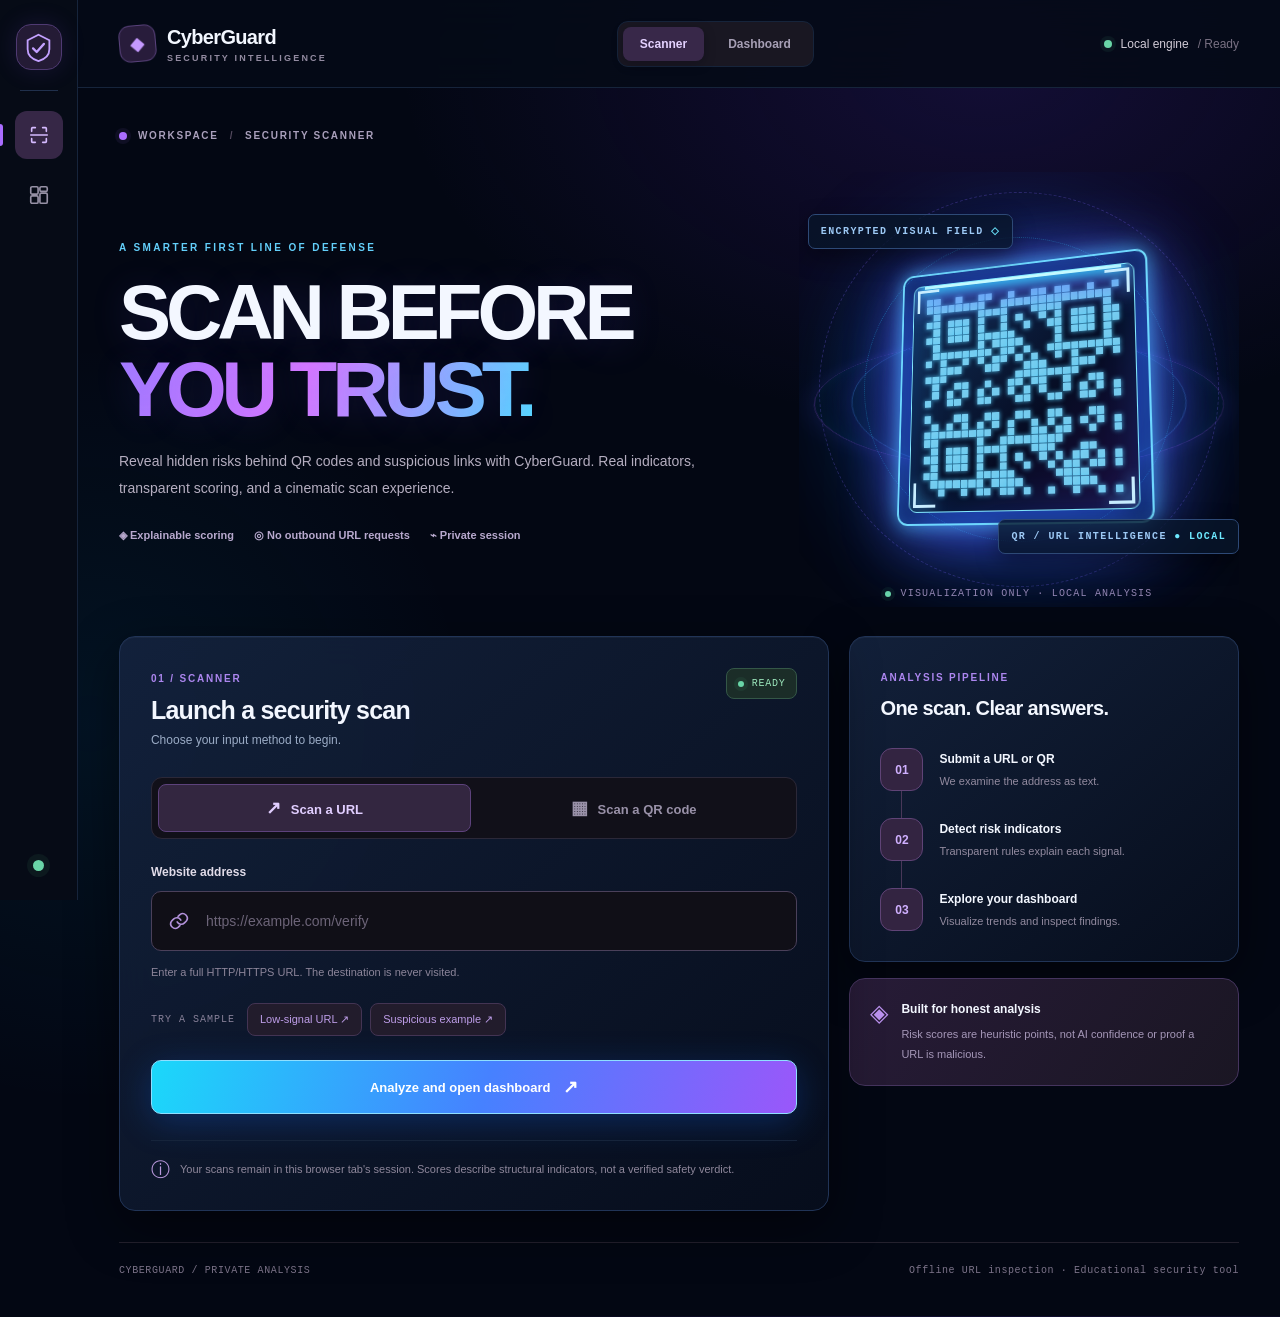
==== commit c856b461: "feat: cinematic holographic scanner and explainable findings UI" ====
--- a/templates/index.html
+++ b/templates/index.html
@@ -39,22 +39,28 @@
       <main class="scan-main" id="scannerMain">
         <div class="scan-breadcrumb"><span class="purple-dot"></span> WORKSPACE <span class="crumb-sep">/</span> SECURITY SCANNER</div>
         <section class="scan-intro">
-          <div class="intro-copy"><span class="overline">THE NEXT INTERFACE FOR DIGITAL TRUST</span><h1>SCAN BEFORE<br><span>YOU TRUST.</span></h1><p>Reveal hidden risks behind QR codes and suspicious links with CyberGuard. Every signal explained. Every verdict grounded in evidence.</p><div class="intro-tags"><span>01 / Signal intelligence</span><span>02 / Private by design</span><span>03 / Explainable results</span></div></div>
-          <div class="security-art hologram-stage" aria-label="Decorative glowing QR inspired hologram" role="img">
- <div class="holo-ambient" aria-hidden="true"></div>
- <div class="holo-orbit holo-orbit-a" aria-hidden="true"></div><div class="holo-orbit holo-orbit-b" aria-hidden="true"></div>
- <div class="holo-particle p1" aria-hidden="true"></div><div class="holo-particle p2" aria-hidden="true"></div><div class="holo-particle p3" aria-hidden="true"></div><div class="holo-particle p4" aria-hidden="true"></div>
- <div class="holo-tilt" aria-hidden="true"><div class="holo-qr-edge"></div><div class="holo-qr-surface">
- <svg class="holo-code" viewBox="-1 -1 23 23" fill="none" xmlns="http://www.w3.org/2000/svg" aria-hidden="true"><g fill="currentColor"><rect x="0" y="0" width=".84" height=".84" rx=".12"/><rect x="1" y="0" width=".84" height=".84" rx=".12"/><rect x="2" y="0" width=".84" height=".84" rx=".12"/><rect x="3" y="0" width=".84" height=".84" rx=".12"/><rect x="4" y="0" width=".84" height=".84" rx=".12"/><rect x="5" y="0" width=".84" height=".84" rx=".12"/><rect x="6" y="0" width=".84" height=".84" rx=".12"/><rect x="0" y="1" width=".84" height=".84" rx=".12"/><rect x="6" y="1" width=".84" height=".84" rx=".12"/><rect x="0" y="2" width=".84" height=".84" rx=".12"/><rect x="2" y="2" width=".84" height=".84" rx=".12"/><rect x="3" y="2" width=".84" height=".84" rx=".12"/><rect x="4" y="2" width=".84" height=".84" rx=".12"/><rect x="6" y="2" width=".84" height=".84" rx=".12"/><rect x="0" y="3" width=".84" height=".84" rx=".12"/><rect x="2" y="3" width=".84" height=".84" rx=".12"/><rect x="3" y="3" width=".84" height=".84" rx=".12"/><rect x="4" y="3" width=".84" height=".84" rx=".12"/><rect x="6" y="3" width=".84" height=".84" rx=".12"/><rect x="0" y="4" width=".84" height=".84" rx=".12"/><rect x="2" y="4" width=".84" height=".84" rx=".12"/><rect x="3" y="4" width=".84" height=".84" rx=".12"/><rect x="4" y="4" width=".84" height=".84" rx=".12"/><rect x="6" y="4" width=".84" height=".84" rx=".12"/><rect x="0" y="5" width=".84" height=".84" rx=".12"/><rect x="6" y="5" width=".84" height=".84" rx=".12"/><rect x="0" y="6" width=".84" height=".84" rx=".12"/><rect x="1" y="6" width=".84" height=".84" rx=".12"/><rect x="2" y="6" width=".84" height=".84" rx=".12"/><rect x="3" y="6" width=".84" height=".84" rx=".12"/><rect x="4" y="6" width=".84" height=".84" rx=".12"/><rect x="5" y="6" width=".84" height=".84" rx=".12"/><rect x="6" y="6" width=".84" height=".84" rx=".12"/><rect x="14" y="0" width=".84" height=".84" rx=".12"/><rect x="15" y="0" width=".84" height=".84" rx=".12"/><rect x="16" y="0" width=".84" height=".84" rx=".12"/><rect x="17" y="0" width=".84" height=".84" rx=".12"/><rect x="18" y="0" width=".84" height=".84" rx=".12"/><rect x="19" y="0" width=".84" height=".84" rx=".12"/><rect x="20" y="0" width=".84" height=".84" rx=".12"/><rect x="14" y="1" width=".84" height=".84" rx=".12"/><rect x="20" y="1" width=".84" height=".84" rx=".12"/><rect x="14" y="2" width=".84" height=".84" rx=".12"/><rect x="16" y="2" width=".84" height=".84" rx=".12"/><rect x="17" y="2" width=".84" height=".84" rx=".12"/><rect x="18" y="2" width=".84" height=".84" rx=".12"/><rect x="20" y="2" width=".84" height=".84" rx=".12"/><rect x="14" y="3" width=".84" height=".84" rx=".12"/><rect x="16" y="3" width=".84" height=".84" rx=".12"/><rect x="17" y="3" width=".84" height=".84" rx=".12"/><rect x="18" y="3" width=".84" height=".84" rx=".12"/><rect x="20" y="3" width=".84" height=".84" rx=".12"/><rect x="14" y="4" width=".84" height=".84" rx=".12"/><rect x="16" y="4" width=".84" height=".84" rx=".12"/><rect x="17" y="4" width=".84" height=".84" rx=".12"/><rect x="18" y="4" width=".84" height=".84" rx=".12"/><rect x="20" y="4" width=".84" height=".84" rx=".12"/><rect x="14" y="5" width=".84" height=".84" rx=".12"/><rect x="20" y="5" width=".84" height=".84" rx=".12"/><rect x="14" y="6" width=".84" height=".84" rx=".12"/><rect x="15" y="6" width=".84" height=".84" rx=".12"/><rect x="16" y="6" width=".84" height=".84" rx=".12"/><rect x="17" y="6" width=".84" height=".84" rx=".12"/><rect x="18" y="6" width=".84" height=".84" rx=".12"/><rect x="19" y="6" width=".84" height=".84" rx=".12"/><rect x="20" y="6" width=".84" height=".84" rx=".12"/><rect x="0" y="14" width=".84" height=".84" rx=".12"/><rect x="1" y="14" width=".84" height=".84" rx=".12"/><rect x="2" y="14" width=".84" height=".84" rx=".12"/><rect x="3" y="14" width=".84" height=".84" rx=".12"/><rect x="4" y="14" width=".84" height=".84" rx=".12"/><rect x="5" y="14" width=".84" height=".84" rx=".12"/><rect x="6" y="14" width=".84" height=".84" rx=".12"/><rect x="0" y="15" width=".84" height=".84" rx=".12"/><rect x="6" y="15" width=".84" height=".84" rx=".12"/><rect x="0" y="16" width=".84" height=".84" rx=".12"/><rect x="2" y="16" width=".84" height=".84" rx=".12"/><rect x="3" y="16" width=".84" height=".84" rx=".12"/><rect x="4" y="16" width=".84" height=".84" rx=".12"/><rect x="6" y="16" width=".84" height=".84" rx=".12"/><rect x="0" y="17" width=".84" height=".84" rx=".12"/><rect x="2" y="17" width=".84" height=".84" rx=".12"/><rect x="3" y="17" width=".84" height=".84" rx=".12"/><rect x="4" y="17" width=".84" height=".84" rx=".12"/><rect x="6" y="17" width=".84" height=".84" rx=".12"/><rect x="0" y="18" width=".84" height=".84" rx=".12"/><rect x="2" y="18" width=".84" height=".84" rx=".12"/><rect x="3" y="18" width=".84" height=".84" rx=".12"/><rect x="4" y="18" width=".84" height=".84" rx=".12"/><rect x="6" y="18" width=".84" height=".84" rx=".12"/><rect x="0" y="19" width=".84" height=".84" rx=".12"/><rect x="6" y="19" width=".84" height=".84" rx=".12"/><rect x="0" y="20" width=".84" height=".84" rx=".12"/><rect x="1" y="20" width=".84" height=".84" rx=".12"/><rect x="2" y="20" width=".84" height=".84" rx=".12"/><rect x="3" y="20" width=".84" height=".84" rx=".12"/><rect x="4" y="20" width=".84" height=".84" rx=".12"/><rect x="5" y="20" width=".84" height=".84" rx=".12"/><rect x="6" y="20" width=".84" height=".84" rx=".12"/><rect x="9" y="0" width=".84" height=".84" rx=".12"/><rect x="10" y="0" width=".84" height=".84" rx=".12"/><rect x="12" y="0" width=".84" height=".84" rx=".12"/><rect x="9" y="1" width=".84" height=".84" rx=".12"/><rect x="9" y="2" width=".84" height=".84" rx=".12"/><rect x="11" y="2" width=".84" height=".84" rx=".12"/><rect x="12" y="2" width=".84" height=".84" rx=".12"/><rect x="8" y="3" width=".84" height=".84" rx=".12"/><rect x="9" y="3" width=".84" height=".84" rx=".12"/><rect x="8" y="4" width=".84" height=".84" rx=".12"/><rect x="9" y="4" width=".84" height=".84" rx=".12"/><rect x="12" y="4" width=".84" height=".84" rx=".12"/><rect x="8" y="5" width=".84" height=".84" rx=".12"/><rect x="9" y="5" width=".84" height=".84" rx=".12"/><rect x="10" y="5" width=".84" height=".84" rx=".12"/><rect x="11" y="5" width=".84" height=".84" rx=".12"/><rect x="9" y="6" width=".84" height=".84" rx=".12"/><rect x="10" y="6" width=".84" height=".84" rx=".12"/><rect x="12" y="6" width=".84" height=".84" rx=".12"/><rect x="9" y="7" width=".84" height=".84" rx=".12"/><rect x="10" y="7" width=".84" height=".84" rx=".12"/><rect x="0" y="8" width=".84" height=".84" rx=".12"/><rect x="1" y="8" width=".84" height=".84" rx=".12"/><rect x="2" y="8" width=".84" height=".84" rx=".12"/><rect x="4" y="8" width=".84" height=".84" rx=".12"/><rect x="6" y="8" width=".84" height=".84" rx=".12"/><rect x="7" y="8" width=".84" height=".84" rx=".12"/><rect x="9" y="8" width=".84" height=".84" rx=".12"/><rect x="11" y="8" width=".84" height=".84" rx=".12"/><rect x="12" y="8" width=".84" height=".84" rx=".12"/><rect x="13" y="8" width=".84" height=".84" rx=".12"/><rect x="14" y="8" width=".84" height=".84" rx=".12"/><rect x="15" y="8" width=".84" height=".84" rx=".12"/><rect x="17" y="8" width=".84" height=".84" rx=".12"/><rect x="19" y="8" width=".84" height=".84" rx=".12"/><rect x="20" y="8" width=".84" height=".84" rx=".12"/><rect x="2" y="9" width=".84" height=".84" rx=".12"/><rect x="5" y="9" width=".84" height=".84" rx=".12"/><rect x="9" y="9" width=".84" height=".84" rx=".12"/><rect x="11" y="9" width=".84" height=".84" rx=".12"/><rect x="15" y="9" width=".84" height=".84" rx=".12"/><rect x="18" y="9" width=".84" height=".84" rx=".12"/><rect x="5" y="10" width=".84" height=".84" rx=".12"/><rect x="6" y="10" width=".84" height=".84" rx=".12"/><rect x="8" y="10" width=".84" height=".84" rx=".12"/><rect x="9" y="10" width=".84" height=".84" rx=".12"/><rect x="18" y="10" width=".84" height=".84" rx=".12"/><rect x="19" y="10" width=".84" height=".84" rx=".12"/><rect x="0" y="11" width=".84" height=".84" rx=".12"/><rect x="1" y="11" width=".84" height=".84" rx=".12"/><rect x="4" y="11" width=".84" height=".84" rx=".12"/><rect x="7" y="11" width=".84" height=".84" rx=".12"/><rect x="8" y="11" width=".84" height=".84" rx=".12"/><rect x="9" y="11" width=".84" height=".84" rx=".12"/><rect x="10" y="11" width=".84" height=".84" rx=".12"/><rect x="11" y="11" width=".84" height=".84" rx=".12"/><rect x="12" y="11" width=".84" height=".84" rx=".12"/><rect x="13" y="11" width=".84" height=".84" rx=".12"/><rect x="14" y="11" width=".84" height=".84" rx=".12"/><rect x="17" y="11" width=".84" height=".84" rx=".12"/><rect x="20" y="11" width=".84" height=".84" rx=".12"/><rect x="1" y="12" width=".84" height=".84" rx=".12"/><rect x="4" y="12" width=".84" height=".84" rx=".12"/><rect x="5" y="12" width=".84" height=".84" rx=".12"/><rect x="6" y="12" width=".84" height=".84" rx=".12"/><rect x="7" y="12" width=".84" height=".84" rx=".12"/><rect x="8" y="12" width=".84" height=".84" rx=".12"/><rect x="9" y="12" width=".84" height=".84" rx=".12"/><rect x="10" y="12" width=".84" height=".84" rx=".12"/><rect x="11" y="12" width=".84" height=".84" rx=".12"/><rect x="14" y="12" width=".84" height=".84" rx=".12"/><rect x="17" y="12" width=".84" height=".84" rx=".12"/><rect x="18" y="12" width=".84" height=".84" rx=".12"/><rect x="19" y="12" width=".84" height=".84" rx=".12"/><rect x="20" y="12" width=".84" height=".84" rx=".12"/><rect x="9" y="13" width=".84" height=".84" rx=".12"/><rect x="10" y="13" width=".84" height=".84" rx=".12"/><rect x="12" y="13" width=".84" height=".84" rx=".12"/><rect x="13" y="13" width=".84" height=".84" rx=".12"/><rect x="9" y="14" width=".84" height=".84" rx=".12"/><rect x="13" y="14" width=".84" height=".84" rx=".12"/><rect x="16" y="14" width=".84" height=".84" rx=".12"/><rect x="20" y="14" width=".84" height=".84" rx=".12"/><rect x="9" y="15" width=".84" height=".84" rx=".12"/><rect x="11" y="15" width=".84" height=".84" rx=".12"/><rect x="12" y="15" width=".84" height=".84" rx=".12"/><rect x="14" y="15" width=".84" height=".84" rx=".12"/><rect x="16" y="15" width=".84" height=".84" rx=".12"/><rect x="17" y="15" width=".84" height=".84" rx=".12"/><rect x="18" y="15" width=".84" height=".84" rx=".12"/><rect x="19" y="15" width=".84" height=".84" rx=".12"/><rect x="20" y="15" width=".84" height=".84" rx=".12"/><rect x="8" y="16" width=".84" height=".84" rx=".12"/><rect x="9" y="16" width=".84" height=".84" rx=".12"/><rect x="13" y="16" width=".84" height=".84" rx=".12"/><rect x="14" y="16" width=".84" height=".84" rx=".12"/><rect x="16" y="16" width=".84" height=".84" rx=".12"/><rect x="17" y="16" width=".84" height=".84" rx=".12"/><rect x="8" y="17" width=".84" height=".84" rx=".12"/><rect x="9" y="17" width=".84" height=".84" rx=".12"/><rect x="12" y="17" width=".84" height=".84" rx=".12"/><rect x="15" y="17" width=".84" height=".84" rx=".12"/><rect x="16" y="17" width=".84" height=".84" rx=".12"/><rect x="18" y="17" width=".84" height=".84" rx=".12"/><rect x="19" y="17" width=".84" height=".84" rx=".12"/><rect x="8" y="18" width=".84" height=".84" rx=".12"/><rect x="9" y="18" width=".84" height=".84" rx=".12"/><rect x="10" y="18" width=".84" height=".84" rx=".12"/><rect x="11" y="18" width=".84" height=".84" rx=".12"/><rect x="15" y="18" width=".84" height=".84" rx=".12"/><rect x="16" y="18" width=".84" height=".84" rx=".12"/><rect x="20" y="18" width=".84" height=".84" rx=".12"/><rect x="9" y="19" width=".84" height=".84" rx=".12"/><rect x="10" y="19" width=".84" height=".84" rx=".12"/><rect x="12" y="19" width=".84" height=".84" rx=".12"/><rect x="13" y="19" width=".84" height=".84" rx=".12"/><rect x="15" y="19" width=".84" height=".84" rx=".12"/><rect x="16" y="19" width=".84" height=".84" rx=".12"/><rect x="19" y="19" width=".84" height=".84" rx=".12"/><rect x="9" y="20" width=".84" height=".84" rx=".12"/><rect x="10" y="20" width=".84" height=".84" rx=".12"/><rect x="14" y="20" width=".84" height=".84" rx=".12"/><rect x="15" y="20" width=".84" height=".84" rx=".12"/><rect x="17" y="20" width=".84" height=".84" rx=".12"/><rect x="18" y="20" width=".84" height=".84" rx=".12"/></g></svg><span class="holo-laser"></span><span class="holo-sheen"></span></div></div>
- <span class="holo-coordinate holo-coordinate-left" aria-hidden="true">CG / 001<br>STATIC INSPECTION</span>
- <span class="holo-coordinate holo-coordinate-right" aria-hidden="true">ENCRYPTED UI<br>LOCAL ENGINE</span>
- <div class="art-bottom"><span class="green-dot"></span> HOLOGRAPHIC REPRESENTATION · NOT A SCANNABLE CODE</div>
- </div>
-        </section>
+          <div class="intro-copy"><span class="overline">A SMARTER FIRST LINE OF DEFENSE</span><h1>SCAN BEFORE <br> <span>YOU TRUST.</span></h1><p>Reveal hidden risks behind QR codes and suspicious links with CyberGuard. Real indicators, transparent scoring, and a cinematic scan experience.</p><div class="intro-tags"><span>◈ Explainable scoring</span><span>◎ No outbound URL requests</span><span>⌁ Private session</span></div></div>
+          <div class="security-art qr-cinematic-stage" aria-label="Animated holographic QR illustration" role="img">
+  <div class="art-glow"></div>
+  <div class="holo-halo halo-one"></div><div class="holo-halo halo-two"></div>
+  <div class="holo-qr" aria-hidden="true">
+    <div class="holo-face">
+      <div class="qr-cells" id="holoQrCells"></div>
+      <span class="holo-beam"></span>
+      <span class="holo-corner corner-a"></span><span class="holo-corner corner-b"></span>
+      <span class="holo-corner corner-c"></span><span class="holo-corner corner-d"></span>
+    </div>
+  </div>
+  <div class="holo-orbit orbit-one"></div><div class="holo-orbit orbit-two"></div>
+  <div class="holo-tag holo-tag-top">ENCRYPTED VISUAL FIELD <span>◇</span></div>
+  <div class="holo-tag holo-tag-bottom">QR / URL INTELLIGENCE <span>● LOCAL</span></div>
+  <div class="art-bottom"><span class="green-dot"></span> VISUALIZATION ONLY · LOCAL ANALYSIS</div>
+</div>
+</section>
 
-        <div class="scan-workspace" id="scan-workspace">
+        <div class="scan-workspace">
           <section class="surface scan-card" aria-labelledby="scanTitle">
-            <div class="surface-top"><div><span class="section-label">01 / SCANNER</span><h2 id="scanTitle">New security scan</h2><p>Choose your input method to begin.</p></div><span class="soft-status"><span class="green-dot"></span> READY</span></div>
+            <div class="surface-top"><div><span class="section-label">01 / SCANNER</span><h2 id="scanTitle">Launch a security scan</h2><p>Choose your input method to begin.</p></div><span class="soft-status"><span class="green-dot"></span> READY</span></div>
             <div class="input-tabs" role="tablist" aria-label="Scan method"><button id="urlTab" class="input-tab selected" type="button" role="tab" aria-selected="true" aria-controls="urlPanel"><span class="tab-symbol">↗</span> Scan a URL</button><button id="qrTab" class="input-tab" type="button" role="tab" aria-selected="false" aria-controls="qrPanel"><span class="tab-symbol">▦</span> Scan a QR code</button></div>
             <form id="scanForm" novalidate>
               <div id="urlPanel" role="tabpanel" aria-labelledby="urlTab"><label class="form-label" for="urlInput">Website address</label><div class="url-field"><svg viewBox="0 0 24 24" fill="none" aria-hidden="true"><path d="M10 13a5 5 0 0 0 8 1l2-2a5 5 0 0 0-7-7l-2 2m3 4a5 5 0 0 0-8-1l-2 2a5 5 0 0 0 7 7l2-2" stroke="currentColor" stroke-width="1.8" stroke-linecap="round"/></svg><input id="urlInput" type="url" inputmode="url" maxlength="2048" autocomplete="off" spellcheck="false" placeholder="https://example.com/verify" aria-describedby="urlHint"></div><p class="field-hint" id="urlHint">Enter a full HTTP/HTTPS URL. The destination is never visited.</p><div class="samples"><span>TRY A SAMPLE</span><button type="button" class="sample-link" data-url="https://example.com">Low-signal URL ↗</button><button type="button" class="sample-link" data-url="http://paypa1.example/verify/password">Suspicious example ↗</button></div></div>
@@ -69,10 +75,6 @@
             <div class="trust-card"><span class="small-icon">◈</span><div><strong>Built for honest analysis</strong><p>Risk scores are heuristic points, not AI confidence or proof a URL is malicious.</p></div></div>
           </aside>
         </div>
-        <section class="story-chapter" aria-labelledby="storyHeading">
-          <div class="story-chapter-head"><span class="section-label">BEYOND THE SURFACE / 03</span><h2 id="storyHeading">Your next click<br><em>should be informed.</em></h2></div>
-          <div class="story-chapter-copy"><p>CyberGuard evaluates address structure without visiting the destination. It recognizes selected warning signs and shows exactly which rules contributed to the result.</p><a href="/dashboard" class="story-link">Explore security intelligence <span aria-hidden="true">↗</span></a></div>
-        </section>
         <footer class="site-footer"><span>CYBERGUARD / PRIVATE ANALYSIS</span><span>Offline URL inspection · Educational security tool</span></footer>
       </main>
     </div>
--- a/static/styles.css
+++ b/static/styles.css
@@ -238,46 +238,51 @@
 @media(prefers-reduced-motion:reduce){.transition-progress span{animation:none;transform:none;width:100%;}.scan-transition *{animation:none!important;}}
 
 
-/* ============================================================================
-   CYBERGUARD / CINEMATIC EDITION
-   Original SVG/CSS holographic identity inspired by the supplied motion reference.
-   The visual is explicitly decorative (not a valid QR code).
-   Existing API, scan lifecycle, session-only data and CSP are unchanged.
-   ============================================================================ */
-:root{--bg:#060814;--surface:#0e1020;--surface2:#161528;--rail:#090b17;--stroke:#2a2744;--stroke-soft:#211e36;--text:#f7f7ff;--muted:#aaa6c2;--purple:#cf7bff;--purple-deep:#8544dc;--cyan:#55dbff;--green:#78e5c2}
-body{background:radial-gradient(ellipse 660px 560px at 80% 9%,rgba(95,39,172,.25),transparent 72%),radial-gradient(ellipse 720px 380px at 10% 52%,rgba(19,57,130,.16),transparent 79%),#060814;overflow-x:clip}
-body:before{content:"";position:fixed;inset:0;pointer-events:none;z-index:0;opacity:.19;background-image:linear-gradient(#8f8ad010 1px,transparent 1px),linear-gradient(90deg,#8f8ad010 1px,transparent 1px);background-size:66px 66px;mask-image:linear-gradient(to bottom,#000,transparent 80%)}
-.application{position:relative;z-index:1}.app-header{background:rgba(8,9,20,.75);backdrop-filter:blur(20px);position:sticky;top:0;z-index:8;height:80px}
-.identity strong{font-size:23px;letter-spacing:-1.25px;font-weight:850}.identity strong::after{content:"®";font-size:8px;position:relative;top:-13px;margin-left:3px;color:#a6a4bc}
-.identity-icon{background:radial-gradient(circle at 30% 20%,#6157b8,#19172e);border-color:#7668b2;box-shadow:0 0 20px #7950b544}
-.rail{background:rgba(5,7,17,.94)}.rail-logo{border-color:#7963bb;background:#17162b}.rail-link.active{background:#34244b;color:#e6c9ff}
-.scan-main{padding-top:36px}.scan-breadcrumb,.overline,.section-label{font-family:ui-monospace,Consolas,monospace;letter-spacing:2.2px}
-.scan-intro{grid-template-columns:minmax(0,1fr) minmax(350px,1fr);min-height:560px;margin-top:18px;gap:2vw}
-.scan-intro h1{font-size:clamp(60px,6.45vw,118px);line-height:.94;letter-spacing:-.073em;font-weight:900;margin:25px 0 29px;text-wrap:balance}
-.scan-intro h1 span{background:linear-gradient(95deg,#fa7ccf 1%,#bc77ff 48%,#59dbfc 97%);background-clip:text;-webkit-background-clip:text;color:transparent}
-.scan-intro p{font-size:clamp(15px,1.2vw,18px);line-height:1.85;max-width:570px;color:#c4bfdb}
-.overline{font-size:11px;color:#b79cfb}.intro-tags{border-top:1px solid #4e3e734d;padding-top:20px;gap:13px 24px;line-height:1.5}.intro-tags span{color:#a8a2c8}
-.scan-workspace{margin-top:38px;grid-template-columns:minmax(0,1.5fr) minmax(295px,.75fr)}.surface{background:linear-gradient(145deg,#141326ee,#0c1021f2);border-color:#34304b;box-shadow:0 30px 80px #00000036, inset 0 1px #ffffff08}
-.scan-card{position:relative;overflow:hidden}.scan-card:before{content:"";position:absolute;inset:0 0 auto;height:2px;background:linear-gradient(90deg,transparent,#ab63e9,#57deff,transparent);opacity:.6}
-.primary-action{background:linear-gradient(95deg,#b55dff,#41c9ff);border-color:#81c7fb;box-shadow:0 10px 38px #803bea3d;color:#080816}.primary-action:hover{box-shadow:0 12px 45px #7539d777,0 0 0 3px #864fff24}
-.scan-intro .security-art.hologram-stage{min-height:480px;isolation:isolate;overflow:visible;perspective:930px;--mx:0deg;--my:0deg}
-.holo-ambient{position:absolute;width:360px;height:360px;max-width:87%;max-height:87%;border-radius:50%;background:conic-gradient(from 30deg,#552ee388,#31cce566,#6625d7aa,#d4419e55,#552ee388);filter:blur(76px);opacity:.45;animation:holoBreathe 7s ease-in-out infinite}
-.holo-orbit{position:absolute;width:min(86%,450px);aspect-ratio:1;border:1px solid #8651c357;border-radius:50%;transform:rotateX(68deg) rotateZ(18deg);box-shadow:0 0 25px #6c43d22b,inset 0 0 25px #4931bf25;animation:orbitSpin 14s linear infinite}
-.holo-orbit-b{width:min(70%,360px);transform:rotateX(65deg) rotateY(40deg);border-style:dashed;border-color:#46d5f777;animation-duration:21s;animation-direction:reverse}
-.holo-tilt{position:relative;width:clamp(190px,24vw,315px);aspect-ratio:1;transform-style:preserve-3d;transform:rotateY(calc(-19deg + var(--mx))) rotateX(calc(13deg + var(--my))) rotateZ(-7deg);animation:holoFloat 6s ease-in-out infinite;filter:drop-shadow(0 36px 50px #0008);z-index:2}
-.holo-qr-edge{position:absolute;inset:-7px;border:3px solid #69d9ffb0;border-radius:14px;transform:translateZ(-21px) translate(13px,11px);box-shadow:0 0 20px #5cd4fc65,inset 0 0 25px #8d45ee55}
-.holo-qr-surface{position:absolute;inset:0;border:2px solid #a97cffe8;border-radius:12px;background:linear-gradient(130deg,#110d2e,#0a2340 65%,#1d0d3b);overflow:hidden;box-shadow:inset 0 0 35px #9845f344,0 0 24px #9657e57a,0 0 75px #5446c444;transform:translateZ(15px);padding:12%}
-.holo-code{display:block;width:100%;height:100%;color:#a8deff;filter:drop-shadow(0 0 3px #83dfff) drop-shadow(0 0 8px #b07ffb)}
-.holo-laser{position:absolute;left:0;right:0;top:18%;height:3px;background:#79ecff;box-shadow:0 0 16px 3px #42daff,0 0 45px 13px #467bff45;animation:laserSweep 3.5s ease-in-out infinite alternate}.holo-sheen{position:absolute;inset:0;pointer-events:none;background:linear-gradient(110deg,transparent 20%,#e2bdff17 48%,transparent 60%);animation:sheen 8s linear infinite}
-.holo-coordinate{position:absolute;color:#b5a1ce;font:10px/1.7 ui-monospace,monospace;letter-spacing:1px;text-shadow:0 0 17px #d176fe99}.holo-coordinate-left{left:2%;top:24%}.holo-coordinate-right{right:0;bottom:21%;text-align:right}.holo-particle{position:absolute;height:4px;width:4px;border-radius:50%;background:#a1eaff;box-shadow:0 0 14px 3px #8b76ff;animation:particleDrift 7s ease-in-out infinite}.p1{top:14%;left:17%}.p2{top:30%;right:8%;animation-delay:-2s}.p3{bottom:18%;left:19%;animation-delay:-4s}.p4{bottom:8%;right:22%;animation-delay:-1s}
-.hologram-stage .art-bottom{bottom:-7px;text-align:center;letter-spacing:.8px;font-size:9px;color:#a6a2bf}
-.story-chapter{display:grid;grid-template-columns:1.1fr .8fr;gap:7vw;padding:95px 15px 115px;align-items:end;border-bottom:1px solid #302445;position:relative}.story-chapter:before{content:"03 / TRUST INTELLIGENCE";position:absolute;top:41px;right:15px;color:#5a476e;font:10px ui-monospace,monospace;letter-spacing:3px}.story-chapter h2{font-size:clamp(36px,4.8vw,72px);line-height:1.05;letter-spacing:-.06em;margin:19px 0 0}.story-chapter h2 em{font-weight:500;color:#bc8bff}.story-chapter-copy{max-width:440px}.story-chapter-copy p{color:#bab3cb;font-size:15px;line-height:1.85}.story-link{display:inline-flex;gap:18px;align-items:center;color:#bfeaff;font-weight:750;margin-top:16px;border-bottom:1px solid #71c7ef;padding-bottom:10px}
-/* Cinematic dashboard, preserving data-driven SVG charts and readable layouts */
-.dashboard-main{padding-top:45px}.dashboard-intro h1{font-size:clamp(46px,5vw,82px);letter-spacing:-.069em;line-height:1.03}.dashboard-intro h1 span{background:linear-gradient(100deg,#f07bc9,#aa76fa,#60cbff);background-clip:text;color:transparent}.metric-widget,.widget{background:linear-gradient(150deg,#161429,#0d1122);border-color:#342d50}.metric-widget:hover,.widget:hover{border-color:#5f4d86;box-shadow:0 10px 40px #7c3add1c}.widget-heading h2{letter-spacing:-.6px}.dashboard-note{background:linear-gradient(90deg,#28174388,#121829)}
-/* Contextual focus cues and motion-safe controls */
-:where(a,button,input):focus-visible{outline:3px solid #63dfff;outline-offset:3px}.surface,.rail-link,.holo-tilt{will-change:auto}
-@keyframes holoBreathe{50%{opacity:.66;transform:scale(1.13)}}@keyframes holoFloat{0%,100%{translate:0 2px}50%{translate:0 -13px}}@keyframes orbitSpin{to{rotate:360deg}}@keyframes laserSweep{to{top:83%}}@keyframes sheen{to{translate:140%}}@keyframes particleDrift{50%{translate:18px -32px;opacity:.35}}
-@media(max-width:1100px){.scan-intro{grid-template-columns:minmax(0,1fr) minmax(250px,.8fr);min-height:410px}.scan-intro .security-art.hologram-stage{min-height:365px}.holo-coordinate{display:none}.holo-tilt{width:225px}}
-@media(max-width:780px){.scan-intro{grid-template-columns:1fr;gap:0}.scan-intro h1{font-size:clamp(50px,11vw,77px)}.scan-intro .security-art.hologram-stage{display:grid;min-height:340px}.holo-tilt{width:215px}.hologram-stage .art-bottom{bottom:6px}.story-chapter{grid-template-columns:1fr;gap:15px;padding:70px 0}.scan-workspace{grid-template-columns:1fr}.scan-main{padding-top:27px}}
-@media(max-width:480px){.scan-intro h1{font-size:clamp(45px,13vw,60px)}.scan-intro .security-art.hologram-stage{min-height:290px}.holo-tilt{width:180px}.holo-orbit{width:265px}.holo-orbit-b{width:215px}.hologram-stage .art-bottom{font-size:8px;letter-spacing:0;max-width:100%;line-height:1.5}.story-chapter h2{font-size:40px}.scan-intro p{font-size:14px}}
-@media(prefers-reduced-motion:reduce){.holo-ambient,.holo-orbit,.holo-tilt,.holo-laser,.holo-sheen,.holo-particle{animation:none!important;transition:none!important}.holo-tilt{transform:rotateY(-12deg) rotateX(9deg)}.story-chapter{scroll-behavior:auto}}
+/* Cinematic reference edition — custom CSS, no external shaders, tracking or CDNs */
+:root{--bg:#030713;--surface:#091323;--surface2:#0c1728;--rail:#060b16;--stroke:#20304c;--stroke-soft:#16243b;--purple:#aa6dff;--purple-deep:#6b42f4;--text:#f3f7ff;--muted:#9bacc6}
+body{background:radial-gradient(ellipse 780px 480px at 77% 5%,rgba(79,36,177,.22),transparent 75%),radial-gradient(ellipse 500px 500px at 7% 55%,rgba(0,161,224,.08),transparent 76%),#030713}
+.app-header{background:rgba(5,11,23,.88);backdrop-filter:blur(20px)}
+.surface,.ops-panel{background:linear-gradient(140deg,rgba(20,35,62,.9),rgba(7,14,29,.93));border-color:#213457;box-shadow:0 16px 52px #0007,inset 0 1px #ffffff0a}
+.surface:hover,.ops-panel:hover{border-color:#39507a}
+.scan-intro{min-height:445px}
+.scan-intro h1{font-size:clamp(52px,6.1vw,103px);line-height:.99;letter-spacing:-.065em;max-width:820px;text-shadow:0 4px 36px #7c5cff26}
+.scan-intro h1 span{background:linear-gradient(110deg,#a17bff,#d678ff 45%,#55d9ff);-webkit-background-clip:text;background-clip:text;color:transparent}
+.overline{color:#63cffa;letter-spacing:.24em}
+.primary-action{background:linear-gradient(105deg,#1bd8fa,#4681ff 52%,#9a57fa);color:#fff;border:1px solid #8fdfff;box-shadow:0 8px 35px #126eff44}
+.primary-action:hover{color:#fff;box-shadow:0 12px 45px #438cff77}
+.scan-card{backdrop-filter:blur(18px)}
+.qr-cinematic-stage{min-height:435px;perspective:850px;isolation:isolate;--mouse-x:0deg;--mouse-y:0deg}
+.qr-cinematic-stage .art-glow{width:370px;height:370px;background:radial-gradient(circle,#6a2aff 0%,#0062d8 43%,transparent 72%);filter:blur(54px);opacity:.47;animation:holo-pulse 5s ease-in-out infinite alternate}
+.holo-halo{position:absolute;width:330px;height:330px;border:1px solid #4599ff55;border-radius:50%;box-shadow:0 0 28px #594cff25,inset 0 0 28px #0aa9ff16;transform:rotateX(65deg) rotateZ(15deg);animation:halo-turn 19s linear infinite}
+.halo-two{width:400px;height:400px;border-color:#a15fff44;transform:rotateX(72deg) rotateZ(60deg);animation-duration:25s;animation-direction:reverse}
+.holo-qr{position:relative;width:min(59%,240px);aspect-ratio:1;transform-style:preserve-3d;transform:rotateX(calc(11deg + var(--mouse-y))) rotateY(calc(-20deg + var(--mouse-x)));animation:holo-float 6s ease-in-out infinite;filter:drop-shadow(0 20px 34px #2a57f388);z-index:2}
+.holo-qr:before{content:"";position:absolute;inset:-13px;border:2px solid #72dfff;border-radius:12px;box-shadow:0 0 22px #4bcaffbb,0 0 66px #884bff66,inset 0 0 18px #377dff77;transform:translateZ(-18px)}
+.holo-face{position:absolute;inset:0;padding:15px;background:linear-gradient(135deg,#12345e,#060c23 60%,#1c0c3d);border:1px solid #83eaff;border-radius:9px;box-shadow:inset 0 0 40px #197cff3b,0 0 30px #426cff55;overflow:hidden;transform:translateZ(16px)}
+.qr-cells{display:grid;grid-template-columns:repeat(25,1fr);grid-template-rows:repeat(25,1fr);width:100%;height:100%;gap:1px}
+.qr-cells i{display:block;min-width:0;min-height:0}
+.qr-cells .qr-lit{background:#7edbff;box-shadow:0 0 5px #55cfff;opacity:.92}
+.holo-beam{position:absolute;left:5%;right:5%;height:3px;top:0;background:#c4faff;box-shadow:0 0 12px 4px #32cfff,0 0 36px 9px #675eff;animation:beam-scan 3.8s ease-in-out infinite alternate}
+.holo-corner{position:absolute;width:25px;height:25px;border:3px solid #c8edff;filter:drop-shadow(0 0 7px #55caff)}
+.corner-a{left:4px;top:4px;border-right:0;border-bottom:0}.corner-b{right:4px;top:4px;border-left:0;border-bottom:0}.corner-c{left:4px;bottom:4px;border-right:0;border-top:0}.corner-d{right:4px;bottom:4px;border-left:0;border-top:0}
+.holo-orbit{position:absolute;inset:20px;border:1px dashed #846aff44;border-radius:50%;animation:halo-turn 40s linear infinite}.orbit-two{inset:65px;border-style:dotted;border-color:#28dfff55;animation-direction:reverse}
+.holo-tag{position:absolute;z-index:3;font:600 10px/1.3 Consolas,monospace;letter-spacing:.14em;color:#9dc9f5;background:#08162bc9;border:1px solid #2d4976;border-radius:7px;padding:10px 12px;box-shadow:0 8px 22px #0006}
+.holo-tag span{color:#6de9ff}.holo-tag-top{top:42px;left:2%}.holo-tag-bottom{bottom:53px;right:0}
+.qr-cinematic-stage .art-bottom{bottom:8px;white-space:nowrap}
+.finding-cards{display:grid;gap:9px}.finding-card{background:#0b172a;border:1px solid #253957;border-radius:11px;overflow:hidden;transition:border-color .2s,box-shadow .2s}
+.finding-card:hover,.finding-card[open]{border-color:#7757c8;box-shadow:0 0 20px #6c3ef41b}
+.finding-card summary{display:flex;align-items:center;justify-content:space-between;gap:14px;cursor:pointer;padding:14px 16px;font-size:12px;font-weight:700;list-style:none}
+.finding-card summary::-webkit-details-marker{display:none}
+.finding-card summary:before{content:"◇";color:#72d5ff;margin-right:4px}
+.finding-card summary span{flex:1;overflow-wrap:anywhere}
+.finding-card summary strong{white-space:nowrap;font:700 11px Consolas,monospace;color:#ffb9c3;background:#39212f;padding:6px 9px;border-radius:6px}
+.finding-card p{margin:0;padding:0 16px 15px 32px;color:#aab9d3;font-size:12px;line-height:1.75;overflow-wrap:anywhere}
+.findings-empty,.findings-disclaimer{color:#9aacc9;font-size:12px;line-height:1.6}.findings-disclaimer{margin-bottom:0}
+@keyframes holo-float{0%,100%{translate:0 -6px}50%{translate:0 13px}}
+@keyframes halo-turn{to{rotate:360deg}}
+@keyframes holo-pulse{to{opacity:.7;scale:1.12}}
+@keyframes beam-scan{to{top:100%}}
+@media(max-width:800px){.scan-intro{min-height:auto}.qr-cinematic-stage{min-height:350px}.holo-qr{width:205px}.holo-halo{width:280px;height:280px}.halo-two{width:325px;height:325px}.holo-tag{font-size:8px}.scan-intro h1{font-size:clamp(45px,10vw,72px)}}
+@media(max-width:420px){.qr-cinematic-stage{min-height:310px}.holo-qr{width:174px}.holo-halo{width:250px;height:250px}.halo-two{width:290px;height:290px}.holo-tag-top{top:18px}.holo-tag-bottom{bottom:37px}}
+@media(prefers-reduced-motion:reduce){.holo-qr,.holo-halo,.holo-orbit,.qr-cinematic-stage .art-glow,.holo-beam{animation:none!important;transition:none!important}}
+
+.recommendation-copy{margin-top:11px!important;padding:12px 14px;background:#09263a;border:1px solid #22627d;border-radius:9px;color:#bcecff!important;font-size:12px;line-height:1.65}
